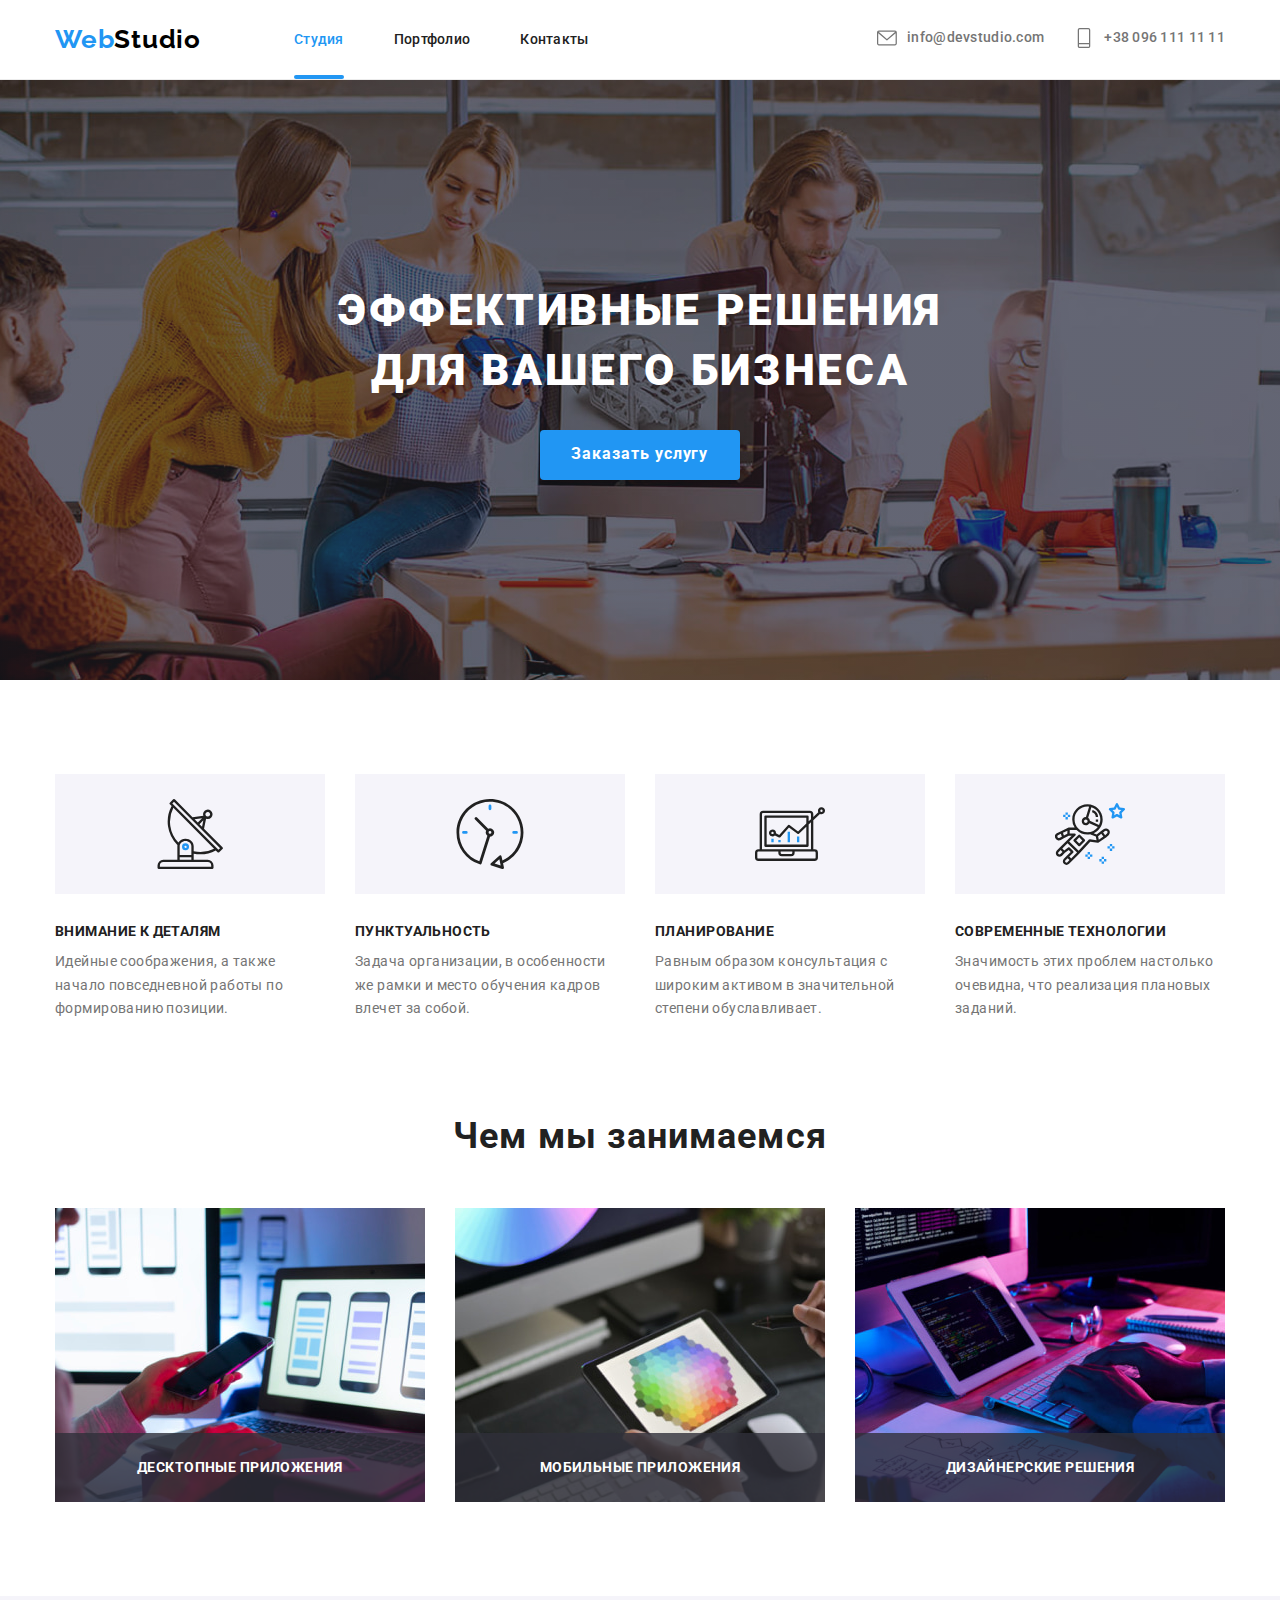
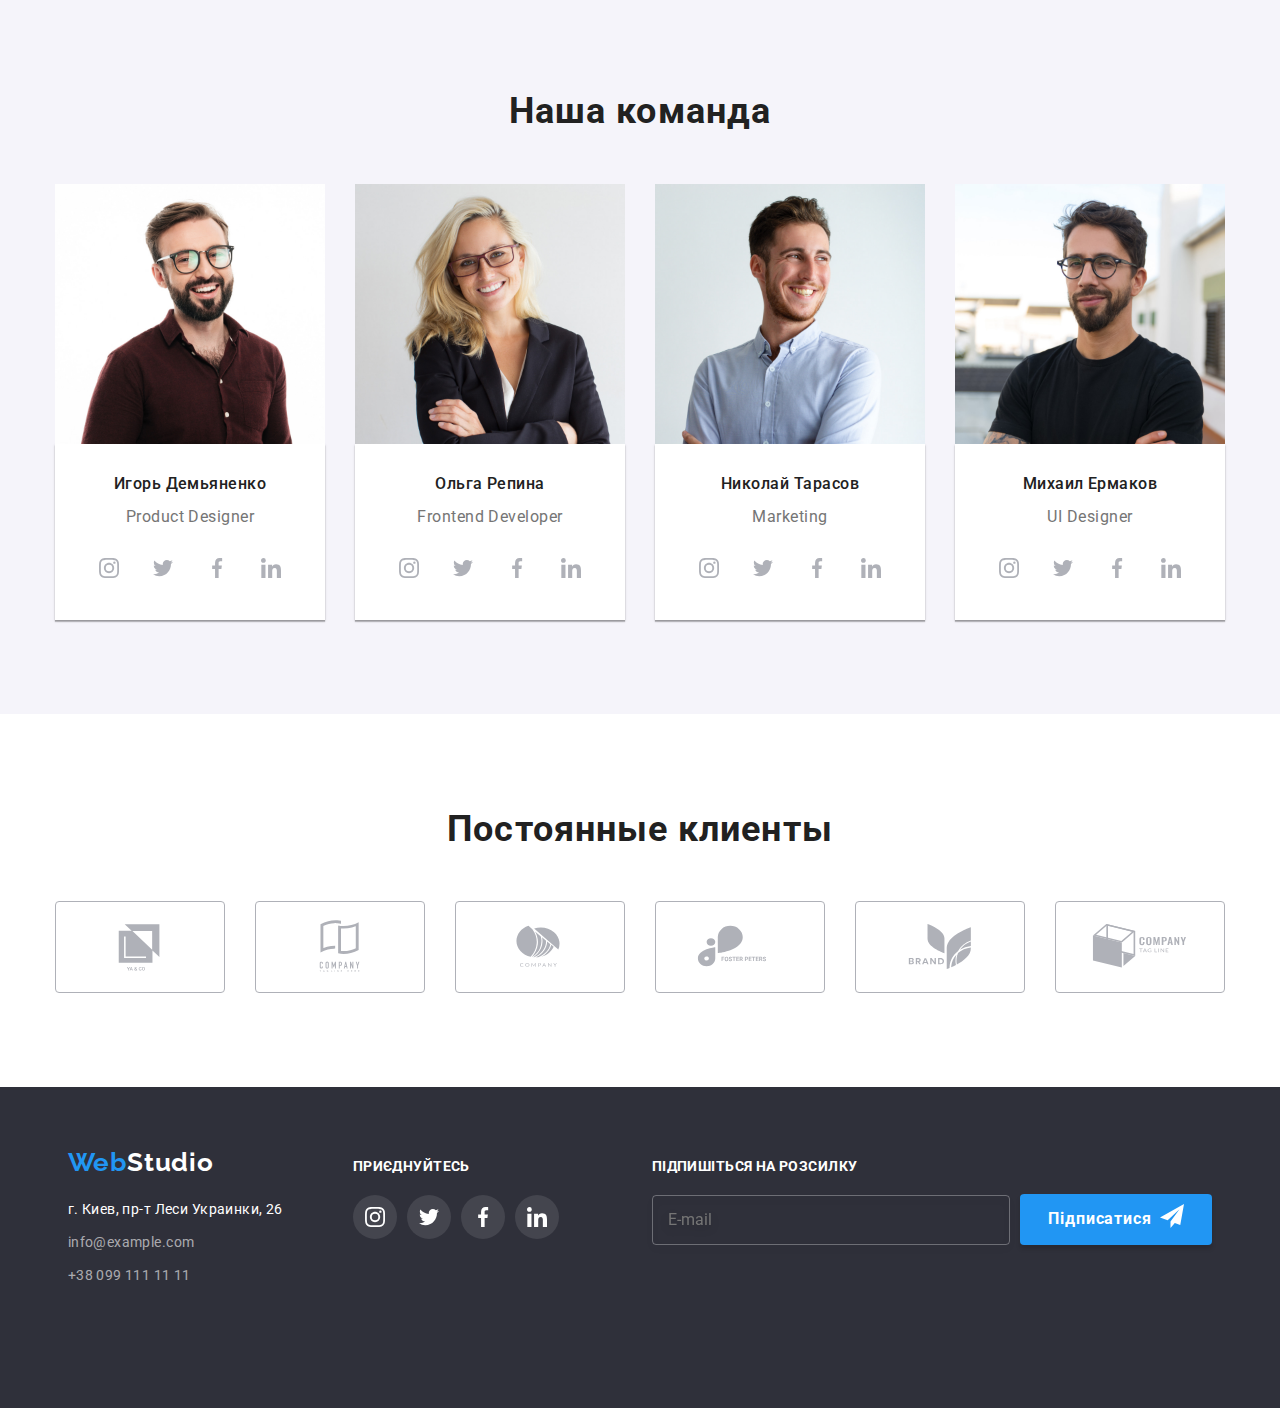
==== index.html @ 2d024755 "menu_window" ====
<!DOCTYPE html>
<html lang="ru">
  <head>
    <meta charset="UTF-8" />
    <meta http-equiv="X-UA-Compatible" content="IE=edge" />
    <meta name="viewport" content="width=device-width, initial-scale=1.0" />
    <title>Эффективные решения для вашего бизнеса</title>
    <!--Fonts Start-->
    <link rel="preconnect" href="https://fonts.googleapis.com" />
    <link rel="preconnect" href="https://fonts.gstatic.com" crossorigin />
    <link
      href="https://fonts.googleapis.com/css2?family=Raleway:wght@700&family=Roboto:wght@400;500;700&display=swap"
      rel="stylesheet"
    />
    <!--Fonts End-->
    <!--Normalize Start-->
    <link
      rel="stylesheet"
      href="https://cdn.jsdelivr.net/npm/modern-normalize@1.1.0/modern-normalize.min.css"
    />
    <!--Normalize End-->

    <link rel="stylesheet" href="./css/main.min.css" />
    <link rel="stylesheet" href="./css/styles.css" />
  </head>

  <body>
    <!-- Header section  -->
    <header class="header" data-header>
      <div class="container header__container">
        <a class="logo header__logo link" href="">
          <span class="logo-text">Web</span><span class="logo-text-second-black">Studio</span>
        </a>
        <button class="menu-btn" type="button" data-menu-open>
          <svg width="40" height="40">
            <use href="./image/icon/icons.svg#icon-menu"></use>
          </svg>
        </button>
        <nav class="nav">
          <ul class="nav__list list">
            <li class="nav__item">
              <a class="nav__link nav__list--item nav__link--current link" href="#features"
                >Студия</a
              >
            </li>
            <li class="nav__item">
              <a class="nav__link nav__list--item link" href="portfolio.html">Портфолио</a>
            </li>
            <li class="nav__item">
              <a class="nav__link nav__list--item link" href="#contacts">Контакты</a>
            </li>
          </ul>
        </nav>

        <ul class="header__contacts list">
          <li class="header__contacts__item">
            <a class="link header__contacts__link" href="mailto:info@devstudio.com"
              ><svg class="header__contacts__icon" width="20" height="20">
                <use href="./image/icon/icons.svg#icon-mail"></use>
              </svg>
              info@devstudio.com</a
            >
          </li>
          <li class="header__contacts__item">
            <a class="link header__contacts__link" href="tel:+380961111111"
              ><svg class="header__contacts__icon" width="20" height="20">
                <use href="./image/icon/icons.svg#icon-phone"></use>
              </svg>
              +38 096 111 11 11</a
            >
          </li>
        </ul>
      </div>
    </header>
    <!-- Main section -->
    <main>
      <!-- Hero section -->
      <section class="hero overlay">
        <div class="container hero__container">
          <h1 class="hero__title">Эффективные решения для вашего бизнеса</h1>
          <button class="hero__btn" type="button" data-modal-open>Заказать услугу</button>
        </div>
      </section>

      <!-- Features section -->
      <section class="features" id="features">
        <!-- Логічний підзаголовок -->
        <div class="container">
          <h2 class="visually-hidden">Особенности</h2>
          <ul class="features__list list">
            <li class="features__item">
              <div class="features__box">
                <svg class="features-icon" width="70" height="70">
                  <use href="./image/icon/icons.svg#icon-technology"></use>
                </svg>
              </div>
              <h3 class="features__subtitle">Внимание к деталям</h3>
              <p class="features__desc">
                Идейные соображения, а также начало повседневной работы по формированию позиции.
              </p>
            </li>
            <li class="features__item">
              <div class="features__box">
                <svg class="features__icon" width="70" height="70">
                  <use href="./image/icon/icons.svg#icon-time"></use>
                </svg>
              </div>
              <h3 class="features__subtitle">Пунктуальность</h3>
              <p class="features__desc">
                Задача организации, в особенности же рамки и место обучения кадров влечет за собой.
              </p>
            </li>
            <li class="features__item">
              <div class="features__box">
                <svg class="features__icon" width="70" height="70">
                  <use href="./image/icon/icons.svg#icon-diagram"></use>
                </svg>
              </div>
              <h3 class="features__subtitle">Планирование</h3>
              <p class="features__desc">
                Равным образом консультация с широким активом в значительной степени обуславливает.
              </p>
            </li>
            <li class="features__item">
              <div class="features__box">
                <svg class="features__icon" width="70" height="70">
                  <use href="./image/icon/icons.svg#icon-astronaut"></use>
                </svg>
              </div>
              <h3 class="features__subtitle">Современные технологии</h3>
              <p class="features__desc">
                Значимость этих проблем настолько очевидна, что реализация плановых заданий.
              </p>
            </li>
          </ul>
        </div>
      </section>
      <!-- Services section -->
      <section class="services">
        <div class="container">
          <h2 class="second-title">Чем мы занимаемся</h2>
          <ul class="services__list list">
            <li class="services__item">
              <img
                class="service-img"
                src="./image/service/img-2.jpg"
                alt="Разработка проэкта"
                width="370"
                height="294"
              />
              <div class="services__img-over">
                <h3 class="services__img-title">Десктопные приложения</h3>
              </div>
            </li>
            <li class="services__item">
              <img
                class="service-img"
                src="./image/service/img-3.jpg"
                alt="Подбор дизайна"
                width="370"
                height="294"
              />
              <div class="services__img-over">
                <h3 class="services__img-title">Мобильные приложения</h3>
              </div>
            </li>
            <li class="services__item">
              <img
                class="service-img"
                src="./image/service/img-1.jpg"
                alt="Планирование"
                width="370"
                height="294"
              />
              <div class="services__img-over">
                <h3 class="services__img-title">Дизайнерские решения</h3>
              </div>
            </li>
          </ul>
        </div>
      </section>
      <!-- Team section -->
      <section class="team">
        <div class="container">
          <h2 class="second-title">Наша команда</h2>
          <ul class="team__list list">
            <li class="team__item">
              <img
                class="team-img"
                src="./image/team/img-2-1.jpg"
                width="270"
                height="260"
                alt="Игорь Демьяненко"
              />
              <div class="team__wrapper">
                <h3 class="team__subtitle">Игорь Демьяненко</h3>
                <p class="team__desc-about" lang="en">Product Designer</p>
                <ul class="socials list">
                  <li class="social-item">
                    <a
                      class="socials-link link"
                      href=""
                      target="_blank"
                      rel="noopener noreferrer"
                      aria-label="instagram"
                    >
                      <svg class="socials-icon" width="20" height="20">
                        <use href="./image/icon/icons.svg#icon-instagram"></use>
                      </svg>
                    </a>
                  </li>
                  <li class="socials-item">
                    <a
                      class="socials-link link"
                      href=""
                      target="_blank"
                      rel="noopener noreferrer"
                      aria-label="twitter"
                    >
                      <svg class="socials-icon" width="20" height="20">
                        <use href="./image/icon/icons.svg#icon-twitter"></use>
                      </svg>
                    </a>
                  </li>
                  <li class="socials-item">
                    <a
                      class="socials-link link"
                      href=""
                      target="_blank"
                      rel="noopener noreferrer"
                      aria-label="facebook"
                    >
                      <svg class="socials-icon" width="20" height="20">
                        <use href="./image/icon/icons.svg#icon-facebook"></use>
                      </svg>
                    </a>
                  </li>
                  <li class="social-item">
                    <a
                      class="socials-link link"
                      href=""
                      target="_blank"
                      rel="noopener noreferrer"
                      aria-label="linkidn"
                    >
                      <svg class="socials-icon" width="20" height="20">
                        <use href="./image/icon/icons.svg#icon-linkedin"></use>
                      </svg>
                    </a>
                  </li>
                </ul>
              </div>
            </li>
            <li class="team__item">
              <img
                class="team-img"
                src="./image/team/img-2-2.jpg"
                width="270"
                height="260"
                alt="Ольга Репина"
              />
              <div class="team__wrapper">
                <h3 class="team__subtitle">Ольга Репина</h3>
                <p class="team__desc-about" lang="en">Frontend Developer</p>
                <ul class="socials list">
                  <li class="social-item">
                    <a
                      class="socials-link link"
                      href=""
                      target="_blank"
                      rel="noopener noreferrer"
                      aria-label="instagram"
                    >
                      <svg class="socials-icon" width="20" height="20">
                        <use href="./image/icon/icons.svg#icon-instagram"></use>
                      </svg>
                    </a>
                  </li>
                  <li class="socials-item">
                    <a
                      class="socials-link link"
                      href=""
                      target="_blank"
                      rel="noopener noreferrer"
                      aria-label="twitter"
                    >
                      <svg class="socials-icon" width="20" height="20">
                        <use href="./image/icon/icons.svg#icon-twitter"></use>
                      </svg>
                    </a>
                  </li>
                  <li class="socials-item">
                    <a
                      class="socials-link link"
                      href=""
                      target="_blank"
                      rel="noopener noreferrer"
                      aria-label="facebook"
                    >
                      <svg class="socials-icon" width="20" height="20">
                        <use href="./image/icon/icons.svg#icon-facebook"></use>
                      </svg>
                    </a>
                  </li>
                  <li class="social-item">
                    <a
                      class="socials-link link"
                      href=""
                      target="_blank"
                      rel="noopener noreferrer"
                      aria-label="linkidn"
                    >
                      <svg class="socials-icon" width="20" height="20">
                        <use href="./image/icon/icons.svg#icon-linkedin"></use>
                      </svg>
                    </a>
                  </li>
                </ul>
              </div>
            </li>
            <li class="team__item">
              <img
                class="team-img"
                src="./image/team/img-2-3.jpg"
                width="270"
                height="260"
                alt="Николай Тарасов"
              />
              <div class="team__wrapper">
                <h3 class="team__subtitle">Николай Тарасов</h3>
                <p class="team__desc-about" lang="en">Marketing</p>
                <ul class="socials list">
                  <li class="social-item">
                    <a
                      class="socials-link link"
                      href=""
                      target="_blank"
                      rel="noopener noreferrer"
                      aria-label="instagram"
                    >
                      <svg class="socials-icon" width="20" height="20">
                        <use href="./image/icon/icons.svg#icon-instagram"></use>
                      </svg>
                    </a>
                  </li>
                  <li class="socials-item">
                    <a
                      class="socials-link link"
                      href=""
                      target="_blank"
                      rel="noopener noreferrer"
                      aria-label="twitter"
                    >
                      <svg class="socials-icon" width="20" height="20">
                        <use href="./image/icon/icons.svg#icon-twitter"></use>
                      </svg>
                    </a>
                  </li>
                  <li class="socials-item">
                    <a
                      class="socials-link link"
                      href=""
                      target="_blank"
                      rel="noopener noreferrer"
                      aria-label="facebook"
                    >
                      <svg class="socials-icon" width="20" height="20">
                        <use href="./image/icon/icons.svg#icon-facebook"></use>
                      </svg>
                    </a>
                  </li>
                  <li class="social-item">
                    <a
                      class="socials-link link"
                      href=""
                      target="_blank"
                      rel="noopener noreferrer"
                      aria-label="linkidn"
                    >
                      <svg class="socials-icon" width="20" height="20">
                        <use href="./image/icon/icons.svg#icon-linkedin"></use>
                      </svg>
                    </a>
                  </li>
                </ul>
              </div>
            </li>
            <li class="team__item">
              <img
                class="team-img"
                src="./image/team/img-2-4.jpg"
                width="270"
                height="260"
                alt="Михаил Ермаков"
              />
              <div class="team__wrapper">
                <h3 class="team__subtitle">Михаил Ермаков</h3>
                <p class="team__desc-about" lang="en">UI Designer</p>
                <ul class="socials list">
                  <li class="social-item">
                    <a
                      class="socials-link link"
                      href=""
                      target="_blank"
                      rel="noopener noreferrer"
                      aria-label="instagram"
                    >
                      <svg class="socials-icon" width="20" height="20">
                        <use href="./image/icon/icons.svg#icon-instagram"></use>
                      </svg>
                    </a>
                  </li>
                  <li class="socials-item">
                    <a
                      class="socials-link link"
                      href=""
                      target="_blank"
                      rel="noopener noreferrer"
                      aria-label="twitter"
                    >
                      <svg class="socials-icon" width="20" height="20">
                        <use href="./image/icon/icons.svg#icon-twitter"></use>
                      </svg>
                    </a>
                  </li>
                  <li class="socials-item">
                    <a
                      class="socials-link link"
                      href=""
                      target="_blank"
                      rel="noopener noreferrer"
                      aria-label="facebook"
                    >
                      <svg class="socials-icon" width="20" height="20">
                        <use href="./image/icon/icons.svg#icon-facebook"></use>
                      </svg>
                    </a>
                  </li>
                  <li class="social-item">
                    <a
                      class="socials-link link"
                      href=""
                      target="_blank"
                      rel="noopener noreferrer"
                      aria-label="linkidn"
                    >
                      <svg class="socials-icon" width="20" height="20">
                        <use href="./image/icon/icons.svg#icon-linkedin"></use>
                      </svg>
                    </a>
                  </li>
                </ul>
              </div>
            </li>
          </ul>
        </div>
      </section>
      <!-- Clients section -->
      <section class="section clients">
        <div class="container">
          <h2 class="second-title">Постоянные клиенты</h2>
          <ul class="clients__list list">
            <li class="clients__item">
              <a
                class="clients__link link"
                href=""
                target="_blank"
                rel="noopener noreferrer"
                aria-label="icon-company-1"
              >
                <svg class="clients-icon" width="106" height="60">
                  <use href="./image/icon/icons.svg#icon-company-1"></use>
                </svg>
              </a>
            </li>
            <li class="clients__item">
              <a
                class="clients__link link"
                href=""
                target="_blank"
                rel="noopener noreferrer"
                aria-label="icon-company-2"
              >
                <svg class="clients-icon" width="106" height="60">
                  <use href="./image/icon/icons.svg#icon-company-2"></use>
                </svg>
              </a>
            </li>
            <li class="clients__item">
              <a
                class="clients__link link"
                href=""
                target="_blank"
                rel="noopener noreferrer"
                aria-label="icon-company-3"
              >
                <svg class="clients-icon" width="106" height="60">
                  <use href="./image/icon/icons.svg#icon-company-3"></use>
                </svg>
              </a>
            </li>
            <li class="clients__item">
              <a
                class="clients__link link"
                href=""
                target="_blank"
                rel="noopener noreferrer"
                aria-label="icon-company-4"
              >
                <svg class="clients-icon" width="106" height="60">
                  <use href="./image/icon/icons.svg#icon-company-4"></use>
                </svg>
              </a>
            </li>
            <li class="clients__item">
              <a
                class="clients__link link"
                href=""
                target="_blank"
                rel="noopener noreferrer"
                aria-label="icon-company-5"
              >
                <svg class="clients-icon" width="106" height="60">
                  <use href="./image/icon/icons.svg#icon-company-5"></use>
                </svg>
              </a>
            </li>
            <li class="clients__item">
              <a
                class="clients__link link"
                href=""
                target="_blank"
                rel="noopener noreferrer"
                aria-label="icon-company-6"
              >
                <svg class="clients-icon" width="106" height="60">
                  <use href="./image/icon/icons.svg#icon-company-6"></use>
                </svg>
              </a>
            </li>
          </ul>
        </div>
      </section>
    </main>

    <!--  Footer section -->
    <footer class="footer" id="contacts">
      <div class="container footer__section">
        <div class="footer__contacts">
          <a class="footer__logo link" href="">
            <span class="logo-text">Web</span><span class="logo-text-second-white">Studio</span>
          </a>
          <address class="footer__contacts-adress">
            <ul class="footer__item list">
              <li class="footer__list">
                <a
                  class="contacts-adress link"
                  href="https://goo.gl/maps/zEuSGxevjgM5tQku9"
                  target="_blank"
                  rel="noopener norefferer"
                  >г. Киев, пр-т Леси Украинки, 26</a
                >
              </li>
              <li class="footer__list">
                <a class="contacts-email link" href="mailto:info@example.com">info@example.com</a>
              </li>
              <li class="footer__list">
                <a class="contacts-phone link" href="tel:+380991111111">+38 099 111 11 11</a>
              </li>
            </ul>
          </address>
        </div>
        <div class="footer-container">
          <p class="footer-text">Приєднуйтесь</p>
          <ul class="footer__connect list">
            <li class="footer__connect-item">
              <a
                class="footer__connect-link link"
                href=""
                target="_blank"
                rel="noopener noreferrer"
                aria-label="instagram"
              >
                <svg class="footer-icon" width="20" height="20">
                  <use href="./image/icon/icons.svg#icon-instagram"></use>
                </svg>
              </a>
            </li>
            <li class="footer__connect-item">
              <a
                class="footer__connect-link link"
                href=""
                target="_blank"
                rel="noopener noreferrer"
                aria-label="twitter"
              >
                <svg class="footer-icon" width="20" height="20">
                  <use href="./image/icon/icons.svg#icon-twitter"></use>
                </svg>
              </a>
            </li>
            <li class="footer__connect-item">
              <a
                class="footer__connect-link link"
                href=""
                target="_blank"
                rel="noopener noreferrer"
                aria-label="facebook"
              >
                <svg class="footer-icon" width="20" height="20">
                  <use href="./image/icon/icons.svg#icon-facebook"></use>
                </svg>
              </a>
            </li>
            <li class="footer__connect-item">
              <a
                class="footer__connect-link link"
                href=""
                target="_blank"
                rel="noopener noreferrer"
                aria-label="linkidn"
              >
                <svg class="footer-icon" width="20" height="20">
                  <use href="./image/icon/icons.svg#icon-linkedin"></use>
                </svg>
              </a>
            </li>
          </ul>
        </div>
        <div class="container-footer">
          <form class="footer-form">
            <p class="footer-text">Підпишіться на розсилку</p>
            <input class="footer-imput" type="email" name="email" placeholder="E-mail" />
          </form>
          <button class="footer-button">
            <span>Підписатися</span>
            <svg class="footer-icon-button" width="24" height="24">
              <use href="./image/icon/icons.svg#icon-icon-send"></use>
            </svg>
          </button>
        </div>
      </div>
    </footer>

    <!-- Modal section -->
    <div class="backdrop is-hidden" data-modal>
      <div class="modal">
        <button class="modal-btn" data-modal-close>
          <svg class="modal-btn-icon" width="11" height="11">
            <use href="./image/icon/icons.svg#icon-Vector-close"></use>
          </svg>
        </button>
        <form class="register-form">
          <strong class="register-form-title">Залиште свої дані, ми вам передзвонимо</strong>
          <div class="register-form-group" role="group">
            <label class="register-form-wrap">
              <span class="register-form-label">Ім'я</span>
              <input class="register-form-input" type="text" name="name" />
              <svg class="register-form-icon" width="12" height="12">
                <use href="./image/icon/icons.svg#icon-person"></use>
              </svg>
            </label>
            <label class="register-form-wrap">
              <span class="register-form-label">Телефон</span>
              <input class="register-form-input" type="tel" name="phone" />
              <svg class="register-form-icon" width="13" height="13">
                <use href="./image/icon/icons.svg#icon-phone-form"></use>
              </svg>
            </label>
            <label class="register-form-wrap">
              <span class="register-form-label">Пошта</span>
              <input class="register-form-input" type="email" name="mail" />
              <svg class="register-form-icon" width="15" height="12">
                <use href="./image/icon/icons.svg#icon-mail-form"></use>
              </svg>
            </label>
            <label class="register-form-wrap">
              <span class="register-form-label">Коментар</span>
              <textarea
                class="register-form-message"
                name="Коментар"
                rows="5"
                placeholder="Введіть текст"
              ></textarea>
            </label>
          </div>

          <label class="register-form-agreement">
            <input class="register-checkbox visually-hidden" type="checkbox" name="agreement" />
            <svg class="register-icon" width="20" height="20">
              <use
                class="register-icon-uncheck"
                href="./image/icon/icons.svg#icon-square-uncheck"
              ></use>
              <use
                class="register-icon-check"
                href="./image/icon/icons.svg#icon-icon-check-blue"
              ></use>
            </svg>
            <span class="register-form-agreement-text">
              Погоджуюся з розсилкою та приймаю
              <a class="register-form-agreement-link" href="">Умови договору</a>
            </span>
          </label>

          <button class="register-form-btn" type="submit">Відправити</button>
        </form>
      </div>
    </div>

    <!-- Mobile menu -->
    <div class="menu-overlay" data-menu>
      <div class="menu-container">
        <button class="menu-btn" type="button" data-menu-close>
          <svg width="40" height="40">
            <use href="./image/icon/icons.svg#icon-close_menu"></use>
          </svg>
        </button>
        <ul class="mobile-nav list">
          <li class="mobile-nav-item">
            <a href="" class="mobile-link link">Студия</a>
          </li>
          <li class="mobile-nav-item">
            <a href="" class="mobile-link link">Портфолио</a>
          </li>
          <li class="mobile-nav-item">
            <a href="" class="mobile-link link">Контакты</a>
          </li>
        </ul>
        <div class="mobile-contacts">
          <ul class="mobile-contacts-call list">
            <li class="mobile-contacts-item">
              <a class="mobile-contacts-link menu-phone link" href="+380961111111"
                >+38 096 111 11 11</a
              >
            </li>
            <li class="mobile-contacts-item">
              <a class="mobile-contacts-link link" href="mailto:info@devstudio.com"
                >info@devstudio.com</a
              >
            </li>
          </ul>
        </div>
        <ul class="mobile-socilas list">
          <li class="mobile-socilas-item">
            <a href="" class="mobile-socilas-link link">Instagram</a>
          </li>
          <li class="mobile-socilas-item">
            <a href="" class="mobile-socilas-link link">Twitter</a>
          </li>
          <li class="mobile-socilas-item">
            <a href="" class="mobile-socilas-link link">Facebook</a>
          </li>
          <li class="mobile-socilas-item">
            <a href="" class="mobile-socilas-link link">LinkedIn</a>
          </li>
        </ul>
      </div>
    </div>
    <script src="./js/modal.js"></script>
    <script src="./js/menu.js"></script>
    <script src="./js/header-scroll.js"></script>
  </body>
</html>
---- css/main.min.css ----
:root{--main-font: "Roboto", sans-serif;--secondary-font: "Raleway", sans-serif;--main-txt-cl: #212121;--accent-txt-cl: #757575;--link-txt-cl: #2196f3;--dark-bg-color: #2f303a;--animation: 250ms cubic-bezier(0.4, 0, 0.2, 1)}.visually-hidden{position:absolute;white-space:nowrap;width:1px;height:1px;overflow:hidden;border:0;padding:0;clip:rect(0 0 0 0);-webkit-clip-path:inset(50%);clip-path:inset(50%);margin:-1px}body{font-family:var(--main-font);color:var(--main-txt-cl)}h1,h2,h3,h4,h5,h6,p{margin:0}img{display:block}.link{text-decoration:none;color:currentColor}.list{list-style:none;padding:0}.container{padding-left:15px;padding-right:15px;margin-left:auto;margin-right:auto}@media screen and (min-width: 480px){.container{max-width:480px}}@media screen and (min-width: 768px){.container{max-width:768px}}@media screen and (min-width: 1200px){.container{max-width:1200px}}.logo-text-second-black{font-family:var(--secondary-font);font-weight:700;font-size:26px;line-height:1.2;letter-spacing:.03em;color:#000}.logo-text{font-family:var(--secondary-font);font-weight:700;font-size:26px;line-height:1.2;letter-spacing:.03em;color:var(--link-txt-cl)}.logo-text-second-white{font-family:var(--secondary-font);font-weight:700;font-size:26px;line-height:1.2;letter-spacing:.03em;color:#fff}.second-title{color:var(--main-txt-cl);font-weight:700;font-size:28px;line-height:1.2;text-align:center;letter-spacing:.03em;margin-bottom:50px}@media screen and (min-width: 1200px){.second-title{font-size:36px}}.socials{display:-webkit-box;display:-ms-flexbox;display:flex;-webkit-box-align:center;-ms-flex-align:center;align-items:center;-webkit-box-pack:center;-ms-flex-pack:center;justify-content:center;gap:10px;margin-top:16px}.socials-link{display:-webkit-box;display:-ms-flexbox;display:flex;-webkit-box-align:center;-ms-flex-align:center;align-items:center;-webkit-box-pack:center;-ms-flex-pack:center;justify-content:center;width:44px;height:44px;color:#afb1b8;background-color:#fff;border-radius:50%;-webkit-transition:background-color var(--animation);transition:background-color var(--animation)}.socials-link:hover,.socials-link:focus{background-color:var(--link-txt-cl)}.socials-icon{fill:currentColor;-webkit-transition:fill var(--animation);transition:fill var(--animation)}.socials-link:hover .socials-icon{fill:#fff}.socials-link:focus .socials-icon{fill:#fff}.backdrop{position:fixed;top:0;left:0;width:100%;height:100%;z-index:1000;background-color:rgba(0,0,0,.2);opacity:1;visibility:visible;pointer-events:initial;-webkit-transition:opacity 250ms ease-out,visibility 250ms ease-out;transition:opacity 250ms ease-out,visibility 250ms ease-out}.backdrop.is-hidden{opacity:0;visibility:hidden;pointer-events:none}.modal{position:absolute;top:50%;left:50%;-webkit-transform:translate(-50%, -50%) scale(1) rotate(0);transform:translate(-50%, -50%) scale(1) rotate(0);width:450px;height:609px;padding:50px 30px;background:#fff;border-radius:4px;-webkit-box-shadow:0px 1px 3px rgba(0,0,0,.12),0px 1px 1px rgba(0,0,0,.14),0px 2px 1px rgba(0,0,0,.2);box-shadow:0px 1px 3px rgba(0,0,0,.12),0px 1px 1px rgba(0,0,0,.14),0px 2px 1px rgba(0,0,0,.2)}@media screen and (min-width: 1200px){.modal{width:530px;height:581px}}.modal-btn{position:absolute;top:10px;right:10px;display:-webkit-box;display:-ms-flexbox;display:flex;-webkit-box-align:center;-ms-flex-align:center;align-items:center;-webkit-box-pack:center;-ms-flex-pack:center;justify-content:center;width:30px;height:30px;padding:0;border-radius:50%;background-color:rgba(0,0,0,0);border:1px solid rgba(0,0,0,.1);cursor:pointer;-webkit-transition:fill var(--animation);transition:fill var(--animation)}.modal-btn:hover,.modal-btn:focus{fill:var(--link-txt-cl)}.register-form{text-align:center}.register-form-title{display:block;-webkit-box-align:center;-ms-flex-align:center;align-items:center;margin-bottom:12px;font-weight:700;font-size:20px;line-height:1.5;text-align:center;letter-spacing:.03em;color:var(--main-txt-cl)}@media screen and (min-width: 1200px){.register-form-title{line-height:1.15}}.register-form-group{display:-webkit-box;display:-ms-flexbox;display:flex;-webkit-box-orient:vertical;-webkit-box-direction:normal;-ms-flex-direction:column;flex-direction:column}.register-form-wrap{position:relative;display:block;margin-bottom:10px}.register-form-wrap:last-child{margin-bottom:0}.register-form-label{display:block;text-align:left;margin-bottom:4px;font-size:12px;line-height:.85;letter-spacing:.01em;color:#757575}.register-form-input{width:100%;border:1px solid rgba(33,33,33,.2);border-radius:4px;padding:12px;padding-left:42px;outline:rgba(0,0,0,0);cursor:pointer;-webkit-transition:border-color var(--animation);transition:border-color var(--animation)}.register-form-input:hover,.register-form-input:focus-within{border-color:var(--link-txt-cl)}.register-form-input:hover+.register-form-icon,.register-form-input:focus-within+.register-form-icon{fill:var(--link-txt-cl)}.register-form-message{width:100%;border:1px solid rgba(33,33,33,.2);border-radius:4px;padding:12px;padding-left:42px;outline:rgba(0,0,0,0);cursor:pointer;-webkit-transition:border-color var(--animation);transition:border-color var(--animation)}.register-form-message:hover,.register-form-message:focus-within{border-color:var(--link-txt-cl)}.register-form-message{height:120px;width:100%;resize:none;margin-bottom:20px;padding:12px 16px}.register-form-message::-webkit-input-placeholder{font-size:12px;line-height:1.16;letter-spacing:.01em;color:rgba(117,117,117,.5)}.register-form-message::-moz-placeholder{font-size:12px;line-height:1.16;letter-spacing:.01em;color:rgba(117,117,117,.5)}.register-form-message:-ms-input-placeholder{font-size:12px;line-height:1.16;letter-spacing:.01em;color:rgba(117,117,117,.5)}.register-form-message::-ms-input-placeholder{font-size:12px;line-height:1.16;letter-spacing:.01em;color:rgba(117,117,117,.5)}.register-form-message::placeholder{font-size:12px;line-height:1.16;letter-spacing:.01em;color:rgba(117,117,117,.5)}.register-form-icon{position:absolute;top:55%;left:3%;-webkit-transition:fill var(--animation);transition:fill var(--animation)}.register-form-agreement{display:-webkit-box;display:-ms-flexbox;display:flex;-webkit-box-align:center;-ms-flex-align:center;align-items:center;-webkit-box-pack:center;-ms-flex-pack:center;justify-content:center;gap:8px;margin-bottom:30px}.register-form-agreement-text{font-size:12px;line-height:1.16;letter-spacing:.03em;color:#757575;-webkit-user-select:none;-moz-user-select:none;-ms-user-select:none;user-select:none;text-underline-position:under}@media screen and (min-width: 1200px){.register-form-agreement-text{font-size:14px;line-height:1.71}}.register-form-agreement-link{color:var(--link-txt-cl)}.register-checkbox:checked+.register-icon .register-icon-uncheck{opacity:0;-webkit-transition:opacity var(--animation);transition:opacity var(--animation)}.register-icon-check{opacity:0;-webkit-transition:opacity var(--animation);transition:opacity var(--animation)}.register-checkbox:checked+.register-icon .register-icon-check{opacity:1}.register-form-agreement:focus-within>.register-icon{outline:2px solid #212121;border-radius:2px}.register-form-btn{display:-webkit-inline-box;display:-ms-inline-flexbox;display:inline-flex;-webkit-box-align:center;-ms-flex-align:center;align-items:center;-webkit-box-pack:center;-ms-flex-pack:center;justify-content:center;padding:10px 52px;background-color:#2196f3;-webkit-box-shadow:0px 4px 4px rgba(0,0,0,.15);box-shadow:0px 4px 4px rgba(0,0,0,.15);border-radius:4px;border:none;cursor:pointer;color:#fff;font-weight:700;font-size:16px;line-height:1.8}.register-form-btn:hover,.register-form-btn:focus{background-color:#188ce8}.menu-btn{margin-left:auto;display:-webkit-inline-box;display:-ms-inline-flexbox;display:inline-flex;-webkit-box-align:center;-ms-flex-align:center;align-items:center;-webkit-box-pack:center;-ms-flex-pack:center;justify-content:center;width:40px;height:40px;padding:0;background-color:rgba(0,0,0,0);border:none;cursor:pointer}@media screen and (min-width: 768px){.menu-btn{display:none}}.menu-overlay{position:fixed;top:0;left:0;z-index:100;width:100%;height:100%;background-color:rgba(25,28,38,.2);-webkit-box-shadow:0px 4px 8px rgba(0,0,0,.04),0px 2px 4px rgba(0,0,0,.08),0px 1px 3px rgba(0,0,0,.16);box-shadow:0px 4px 8px rgba(0,0,0,.04),0px 2px 4px rgba(0,0,0,.08),0px 1px 3px rgba(0,0,0,.16)}@media screen and (min-width: 768px){.menu-overlay{display:none}}.menu-container{display:-webkit-box;display:-ms-flexbox;display:flex;-webkit-box-orient:vertical;-webkit-box-direction:normal;-ms-flex-direction:column;flex-direction:column;margin-left:auto;max-width:100%;height:100%;background-color:#fff;padding:48px 40px}.mobile-nav{margin-bottom:auto}.mobile-contacts{margin-bottom:64px;display:-webkit-box;display:-ms-flexbox;display:flex;-webkit-box-orient:vertical;-webkit-box-direction:normal;-ms-flex-direction:column;flex-direction:column}.mobile-link{font-weight:500;font-size:40px;line-height:1.17;letter-spacing:.02em;color:#212121}.mobile-nav-item:not(:last-child){margin-bottom:24px}.mobile-contacts-link{font-weight:500;font-size:24px;line-height:1.16;letter-spacing:.02em;color:#757575}.menu-phone{font-weight:500;font-size:34px;line-height:1.17;letter-spacing:.02em;color:#2196f3}.mobile-contacts-item:not(:last-child){margin-bottom:32px}.mobile-socilas{display:-webkit-box;display:-ms-flexbox;display:flex;-ms-flex-wrap:wrap;flex-wrap:wrap;gap:10px}.mobile-socilas-link{font-weight:500;font-size:18px;line-height:1.2;letter-spacing:.02em;color:#2196f3}.mobile-socilas-item:not(:last-child) .mobile-socilas-link{display:-webkit-box;display:-ms-flexbox;display:flex;padding-right:10px;border-right:1px solid rgba(33,33,33,.2)}.header{border-bottom:1px solid #ececec}.header__container{display:-webkit-box;display:-ms-flexbox;display:flex;-webkit-box-align:center;-ms-flex-align:center;align-items:center}.header__logo{margin-right:88px;padding-top:32px;padding-bottom:32px}@media screen and (min-width: 768px){.header__logo{padding-top:0;padding-bottom:0}}@media screen and (min-width: 1200px){.header__logo{margin-right:93px}}.nav{display:none;margin-right:auto}@media screen and (min-width: 768px){.nav{display:-webkit-box;display:-ms-flexbox;display:flex;-webkit-box-align:center;-ms-flex-align:center;align-items:center;-webkit-box-pack:center;-ms-flex-pack:center;justify-content:center;margin-right:auto}}.nav__list{display:-webkit-box;display:-ms-flexbox;display:flex;margin-top:0;margin-bottom:0}.nav__item{margin-right:50px}.nav__item:last-child{margin-right:0}.nav__list--item{padding-top:32px;padding-bottom:32px;display:block}.nav__link{font-weight:500;font-size:14px;line-height:1.1;letter-spacing:.02em;color:var(--main-txt-cl);-webkit-transition:color var(--animation);transition:color var(--animation)}.nav__link:hover,.nav__link:focus{color:var(--link-txt-cl)}.nav__link--current{position:relative;color:var(--link-txt-cl)}.nav__link--current::after{content:"";position:absolute;bottom:0px;left:0;display:block;width:100%;height:4px;border-radius:2px;background-color:var(--link-txt-cl)}.header__contacts{display:none}@media screen and (min-width: 768px){.header__contacts{display:block;text-align:left;margin-top:0;margin-bottom:0}}@media screen and (min-width: 1200px){.header__contacts{display:-webkit-box;display:-ms-flexbox;display:flex;-ms-flex-wrap:wrap;flex-wrap:wrap;-webkit-box-align:center;-ms-flex-align:center;align-items:center;-webkit-box-pack:center;-ms-flex-pack:center;justify-content:center;margin-top:0;margin-bottom:0}}.header__contacts .link{font-weight:500;font-size:14px;line-height:1.1;letter-spacing:.02em;color:#757575;-webkit-transition:color var(--animation);transition:color var(--animation)}@media screen and (min-width: 768px){.header__contacts__item:last-child{margin-bottom:10px}}@media screen and (min-width: 1200px){.header__contacts__item:last-child{margin-bottom:0px;margin-left:30px}}.header__contacts .link:hover,.link:focus{color:var(--link-txt-cl)}.header__contacts__link{display:-webkit-inline-box;display:-ms-inline-flexbox;display:inline-flex;-webkit-box-align:center;-ms-flex-align:center;align-items:center}.header__contacts__icon{margin-right:10px;fill:currentColor}.hero{background-color:var(--dark-bg-color);padding-top:200px;padding-bottom:200px}.hero__container{-webkit-box-align:center;-ms-flex-align:center;align-items:center}.overlay{max-width:1600px;margin-left:auto;margin-right:auto;background-image:-webkit-gradient(linear, left top, right top, from(rgba(47, 48, 58, 0.4)), to(rgba(47, 48, 58, 0.4))),url(../image/background/background-hero.jpg);background-image:linear-gradient(to right, rgba(47, 48, 58, 0.4), rgba(47, 48, 58, 0.4)),url(../image/background/background-hero.jpg);background-position:center}.hero__title{max-width:696px;margin-left:auto;margin-right:auto;margin-bottom:30px;font-weight:900;font-size:26px;line-height:42px;text-align:center;letter-spacing:.06em;text-transform:uppercase;color:#fff}@media screen and (min-width: 1200px){.hero__title{font-size:44px;line-height:60px}}.hero__btn{display:-webkit-box;display:-ms-flexbox;display:flex;min-width:200px;min-height:50px;padding:9px 31px;margin-left:auto;margin-right:auto;font-family:inherit;font-weight:700;font-size:16px;line-height:1.9;letter-spacing:.06em;color:#fff;background-color:var(--link-txt-cl);-webkit-box-shadow:0px 4px 4px rgba(0,0,0,.15);box-shadow:0px 4px 4px rgba(0,0,0,.15);border-radius:4px;border:none;cursor:pointer;-webkit-transition:background-color var(--animation);transition:background-color var(--animation)}.hero__btn:hover,.hero__btn:focus{background-color:#188ce8}.features{padding-top:60px;padding-bottom:60px}@media screen and (min-width: 1200px){.features{padding-top:94px;padding-bottom:94px}}.features__list{margin-top:0;margin-bottom:0;display:-webkit-box;display:-ms-flexbox;display:flex;gap:30px;-ms-flex-wrap:wrap;flex-wrap:wrap}.features__item{width:450px}@media screen and (min-width: 768px){.features__item{width:354px}}@media screen and (min-width: 1200px){.features__item{width:270px}}.features__box{display:-webkit-box;display:-ms-flexbox;display:flex;-webkit-box-align:center;-ms-flex-align:center;align-items:center;-webkit-box-pack:center;-ms-flex-pack:center;justify-content:center;width:450px;height:120px;background-color:#f5f4fa}@media screen and (min-width: 768px){.features__box{width:354px}}@media screen and (min-width: 1200px){.features__box{width:270px}}.features__subtitle{margin-top:30px;margin-bottom:10px;text-align:center;color:var(--main-txt-cl);text-transform:uppercase;line-height:1.1;letter-spacing:.03em;font-size:14px}@media screen and (min-width: 768px){.features__subtitle{text-align:left}}@media screen and (min-width: 1200px){.features__subtitle{text-align:left}}.features__desc{color:var(--accent-txt-cl);font-size:14px;line-height:1.7;letter-spacing:.03em}.services{padding-bottom:94px}@media screen and (max-width: 1199px){.services{display:none}}.services__list{display:-webkit-box;display:-ms-flexbox;display:flex;gap:30px;margin-top:0;margin-bottom:0}.services__item{position:relative}.services__img-over{position:absolute;bottom:0;left:0;padding:27px 10px;width:100%;background-color:rgba(47,48,58,.8)}.services__img-title{font-weight:700;font-size:14px;line-height:1.1;text-align:center;letter-spacing:.03em;text-transform:uppercase;color:#fff}.team{background:#f5f4fa;padding-top:60px;padding-bottom:60px}@media screen and (min-width: 1200px){.team{padding-top:94px;padding-bottom:94px}}.team__list{display:-webkit-box;display:-ms-flexbox;display:flex;-ms-flex-wrap:wrap;flex-wrap:wrap;gap:30px;margin-top:0;margin-bottom:0}.team__item{width:450px}@media screen and (min-width: 768px){.team__item{width:354px}}@media screen and (min-width: 1200px){.team__item{width:270px}}.team-img{width:450px;height:460px}@media screen and (min-width: 768px){.team-img{width:354px;height:374px}}@media screen and (min-width: 1200px){.team-img{width:270px;height:260px}}.team__wrapper{padding-top:30px;padding-bottom:30px;padding-left:5px;padding-right:5px;border-top:none;background-color:#fff;-webkit-box-shadow:0px 1px 3px rgba(0,0,0,.12),0px 1px 1px rgba(0,0,0,.14),0px 2px 1px rgba(0,0,0,.2);box-shadow:0px 1px 3px rgba(0,0,0,.12),0px 1px 1px rgba(0,0,0,.14),0px 2px 1px rgba(0,0,0,.2)}.team__subtitle{font-weight:500;font-size:16px;line-height:1.2;text-align:center;letter-spacing:.03em;color:var(--main-txt-cl);margin-bottom:10px}.team__desc-about{color:var(--accent-txt-cl);font-size:16px;line-height:1.7;letter-spacing:.03em;text-align:center}.footer{background-color:var(--dark-bg-color);padding-top:60px;padding-bottom:60px}.footer__section{display:block;text-align:center;-webkit-box-pack:center;-ms-flex-pack:center;justify-content:center}@media screen and (min-width: 768px){.footer__section{display:-webkit-box;display:-ms-flexbox;display:flex;-webkit-box-align:baseline;-ms-flex-align:baseline;align-items:baseline;-ms-flex-wrap:wrap;flex-wrap:wrap}}@media screen and (min-width: 1200px){.footer__section{text-align:left}}.footer__logo{margin-right:0}.footer__contacts{margin-bottom:60px;text-align:center}@media screen and (min-width: 1200px){.footer__contacts{text-align:left}}@media screen and (min-width: 768px){.footer__contacts{margin-right:70px}}.footer__contacts-adress{font-style:normal;margin-top:20px}.footer__item{margin-top:0;margin-bottom:0;-webkit-transition:color var(--animation);transition:color var(--animation)}.footer__list{margin-bottom:9px}.footer__list:last-child{margin-bottom:0}.contacts-adress{font-size:14px;line-height:1.7;letter-spacing:.03em;color:#fff;margin-top:20px}.contacts-email,.contacts-phone{font-size:14px;line-height:1.7;letter-spacing:.03em;color:rgba(255,255,255,.6);margin-bottom:9px}.footer-item .link{-webkit-transition:color var(--animation);transition:color var(--animation)}.footer-item .link:hover,.link:focus{color:var(--link-txt-cl)}.footer__connect{display:-webkit-box;display:-ms-flexbox;display:flex;gap:10px;margin-top:20px;margin-bottom:0;text-align:center;-webkit-box-pack:center;-ms-flex-pack:center;justify-content:center}@media screen and (min-width: 480px){.footer__connect{margin-bottom:60px}}.footer-text{font-weight:700;font-size:14px;line-height:1.1;letter-spacing:.03em;text-transform:uppercase;color:#fff}.footer__connect-link{display:-webkit-box;display:-ms-flexbox;display:flex;-webkit-box-align:center;-ms-flex-align:center;align-items:center;-webkit-box-pack:center;-ms-flex-pack:center;justify-content:center;width:44px;height:44px;border-radius:50%;background-color:rgba(255,255,255,.1);-webkit-transition:background-color var(--animation);transition:background-color var(--animation)}.footer__connect-link:hover,.footer__connect-link:focus{background-color:var(--link-txt-cl)}.footer-icon{fill:#fff}.footer__connect-link:hover,.footer__connect-link:focus .footer-icon{fill:#fff}.container-footer{display:block;-webkit-box-pack:center;-ms-flex-pack:center;justify-content:center}@media screen and (min-width: 1200px){.container-footer{display:-webkit-box;display:-ms-flexbox;display:flex;-webkit-box-align:end;-ms-flex-align:end;align-items:flex-end}}@media screen and (min-width: 1200px){.footer-form{margin-left:93px;margin-right:10px}}.footer-text{margin-bottom:20px}.footer-imput{width:450px;height:50px;padding:15px;background-color:rgba(0,0,0,0);border:1px solid rgba(255,255,255,.3);-webkit-filter:drop-shadow(0px 4px 4px rgba(0, 0, 0, 0.15));filter:drop-shadow(0px 4px 4px rgba(0, 0, 0, 0.15));border-radius:4px;color:#fff;-webkit-transition:border-color var(--animation);transition:border-color var(--animation)}@media screen and (min-width: 1200px){.footer-imput{width:358px}}.footer-imput:hover,.footer-imput:focus-within{border-color:var(--link-txt-cl)}.footer-button{display:-webkit-box;display:-ms-flexbox;display:flex;text-align:center;-webkit-box-pack:center;-ms-flex-pack:center;justify-content:center;padding:10px 28px;gap:8px;font-family:inherit;font-weight:700;font-size:16px;line-height:1.9;letter-spacing:.06em;color:#fff;background-color:var(--link-txt-cl);-webkit-box-shadow:0px 4px 4px rgba(0,0,0,.15);box-shadow:0px 4px 4px rgba(0,0,0,.15);border-radius:4px;border:none;cursor:pointer;-webkit-transition:background-color var(--animation);transition:background-color var(--animation)}@media screen and (max-width: 1199px){.footer-button{margin-left:auto;margin-right:auto;margin-top:20px}}.footer-button:hover,.footer-button:focus{background-color:#188ce8}.footer-icon-button{fill:#fff}.clients{padding-top:60px;padding-bottom:60px}@media screen and (min-width: 1200px){.clients{padding-top:94px;padding-bottom:94px}}.clients__list{display:-webkit-box;display:-ms-flexbox;display:flex;-ms-flex-wrap:wrap;flex-wrap:wrap;-webkit-box-align:center;-ms-flex-align:center;align-items:center;-webkit-box-pack:center;-ms-flex-pack:center;justify-content:center;gap:30px;margin-top:50px;margin-top:0;margin-bottom:0}.clients__item{height:92px;width:210px}@media screen and (min-width: 768px){.clients__item{width:226px}}@media screen and (min-width: 1200px){.clients__item{width:170px}}.clients__link{display:-webkit-box;display:-ms-flexbox;display:flex;-webkit-box-align:center;-ms-flex-align:center;align-items:center;-webkit-box-pack:center;-ms-flex-pack:center;justify-content:center;height:92px;width:210px;border:1px solid #afb1b8;border-radius:4px;-webkit-transition:border-color var(--animation);transition:border-color var(--animation)}@media screen and (min-width: 768px){.clients__link{width:226px}}@media screen and (min-width: 1200px){.clients__link{width:170px}}.clients__link:hover,.clients__link:focus{border-color:var(--link-txt-cl)}.clients__link:focus .clients-icon{fill:var(--link-txt-cl)}.clients__link:hover .clients-icon{fill:var(--link-txt-cl)}.clients-icon{fill:#afb1b8;-webkit-transition:fill var(--animation);transition:fill var(--animation)}.functional{padding-top:60px;padding-bottom:60px}@media screen and (min-width: 1200px){.functional{padding-top:94px;padding-bottom:94px}}.functional__project{display:-webkit-box;display:-ms-flexbox;display:flex;gap:8px;-ms-flex-wrap:wrap;flex-wrap:wrap;-webkit-box-pack:start;-ms-flex-pack:start;justify-content:flex-start;margin-top:0;margin-bottom:50px}@media screen and (min-width: 768px){.functional__project{-webkit-box-pack:center;-ms-flex-pack:center;justify-content:center}}.functional__btn-project{font-family:inherit;color:var(--main-txt-cl);font-weight:500;font-size:16px;line-height:1.6;text-align:center;letter-spacing:.03em;cursor:pointer;background-color:#f5f4fa;border-radius:4px;border:none;padding-left:22px;padding-right:22px;padding-top:6px;padding-bottom:6px;-webkit-transition:color var(--animation),background-color var(--animation),-webkit-box-shadow var(--animation);transition:color var(--animation),background-color var(--animation),-webkit-box-shadow var(--animation);transition:color var(--animation),background-color var(--animation),box-shadow var(--animation);transition:color var(--animation),background-color var(--animation),box-shadow var(--animation),-webkit-box-shadow var(--animation)}.functional__btn-project:hover,.functional__btn-project:focus{color:#fff;background-color:var(--link-txt-cl);-webkit-box-shadow:0px 3px 1px rgba(0,0,0,.1),0px 1px 2px rgba(0,0,0,.08),0px 2px 2px rgba(0,0,0,.12);box-shadow:0px 3px 1px rgba(0,0,0,.1),0px 1px 2px rgba(0,0,0,.08),0px 2px 2px rgba(0,0,0,.12)}.functional__btn-project--current{color:#fff;background-color:var(--link-txt-cl)}.functional__about{display:-webkit-box;display:-ms-flexbox;display:flex;-ms-flex-wrap:wrap;flex-wrap:wrap;margin-top:0;margin-bottom:0;gap:30px}.functional__about-link{display:block;-webkit-transition:-webkit-box-shadow var(--animation);transition:-webkit-box-shadow var(--animation);transition:box-shadow var(--animation);transition:box-shadow var(--animation), -webkit-box-shadow var(--animation)}.functional__about-link:hover,.functional__about-link:focus{color:#fff;background-color:var(--link-txt-cl)}.functional__about-link:hover,.functional__about-link:focus{-webkit-box-shadow:0px 1px 1px rgba(0,0,0,.12),0px 4px 4px rgba(0,0,0,.06),1px 4px 6px rgba(0,0,0,.16);box-shadow:0px 1px 1px rgba(0,0,0,.12),0px 4px 4px rgba(0,0,0,.06),1px 4px 6px rgba(0,0,0,.16)}.functional__about-link:hover .overlay-project{-webkit-transform:translateY(-100%);transform:translateY(-100%)}.project-wrapper{padding-top:20px;padding-bottom:20px;padding-left:24px;padding-right:24px;border-top:none;background:#fff;border:1px solid #eee}.project-thumb{position:relative;overflow:hidden}.project-image{width:450px;height:294px}@media screen and (min-width: 768px){.project-image{width:354px}}@media screen and (min-width: 1200px){.project-image{width:370px}}.overlay-project{position:absolute;background-color:var(--link-txt-cl);padding:63px 24px;-webkit-transform:translateY(0);transform:translateY(0);-webkit-transition:-webkit-transform var(--animation);transition:-webkit-transform var(--animation);transition:transform var(--animation);transition:transform var(--animation), -webkit-transform var(--animation)}.overlay-project-text{font-size:18px;color:#fff;letter-spacing:.03em;line-height:1.5;display:-webkit-box;display:-ms-flexbox;display:flex;-webkit-box-align:center;-ms-flex-align:center;align-items:center;-webkit-box-pack:center;-ms-flex-pack:center;justify-content:center;width:100%;height:100%}.projects-item{font-weight:700;font-size:18px;line-height:2;letter-spacing:.06em;color:var(--main-txt-cl);margin-bottom:4px}.projects-about{font-size:16px;line-height:1.9;color:var(--accent-txt-cl)}/*# sourceMappingURL=main.min.css.map */
---- css/styles.css ----
/*
:root {
  --main-font: 'Roboto', sans-serif;
  --secondary-font: 'Raleway', sans-serif;

  --main-txt-cl: #212121;
  --accent-txt-cl: #757575;
  --link-txt-cl: #2196f3;

  --dark-bg-color: #2f303a;

  --animation: 250ms cubic-bezier(0.4, 0, 0.2, 1);
}

body {
  font-family: var(--main-font);
  color: var(--main-txt-cl);
}

h1,
h2,
h3,
h4,
h5,
h6,
p {
  margin: 0;
}
img {
  display: block;
}
.link {
  text-decoration: none;
  color: currentColor;
}

.list {
  list-style: none;
  padding: 0;
}

.container {
  width: 1200px;
  padding-left: 15px;
  padding-right: 15px;
  margin-left: auto;
  margin-right: auto;
}

.visuaaly-hidden {
  position: absolute;
  white-space: nowrap;
  width: 1px;
  height: 1px;
  overflow: hidden;
  border: 0;
  padding: 0;
  clip: rect(0 0 0 0);
  clip-path: inset(50%);
  margin: -1px;
}

*/
/**
|===============================
|Header section
|===============================
*/

/*
.header {
  border-bottom: 1px solid #ececec;
}
.header__container {
  display: flex;
  align-items: center;
}

.header__logo {
  margin-right: 93px;
}

.logo-text-second-black {
  font-family: var(--secondary-font);
  font-weight: 700;
  font-size: 26px;
  line-height: 1.2;
  letter-spacing: 0.03em;
  color: #000000;
}
.logo-text {
  font-family: var(--secondary-font);
  font-weight: 700;
  font-size: 26px;
  line-height: 1.2;
  letter-spacing: 0.03em;
  color: var(--link-txt-cl);
}
.logo-text-second-white {
  font-family: var(--secondary-font);
  font-weight: 700;
  font-size: 26px;
  line-height: 1.2;
  letter-spacing: 0.03em;
  color: #ffffff;
}

.nav {
  margin-right: auto;
}
.nav__list {
  display: flex;
  margin-top: 0;
  margin-bottom: 0;
}
.nav__item {
  margin-right: 50px;
}

.nav__item:last-child {
  margin-right: 0;
}

.nav__list--item {
  padding-top: 32px;
  padding-bottom: 32px;
  display: block;
}

.nav__link {
  font-weight: 500;
  font-size: 14px;
  line-height: 1.1;
  letter-spacing: 0.02em;

  color: var(--main-txt-cl);
  transition: color var(--animation);
}

.nav__link:hover,
.nav__link:focus {
  color: var(--link-txt-cl);
}

.nav__link--current {
  position: relative;
  color: var(--link-txt-cl);
}

.nav__link--current::after {
  content: '';
  position: absolute;
  bottom: 0px;
  left: 0;

  display: block;
  width: 100%;
  height: 4px;

  border-radius: 2px;
  background-color: var(--link-txt-cl);
}
.header__contacts {
  display: flex;
  align-items: center;
  justify-content: center;
  margin-top: 0;
  margin-bottom: 0;
}
.header__contacts .link {
  font-weight: 500;
  font-size: 14px;
  line-height: 1.1;
  letter-spacing: 0.02em;
  color: #757575;

  transition: color var(--animation);
}

.header__contacts__item:last-child {
  margin-left: 30px;
}
/*
.header__contacts .header__contacts__item + .header__contacts__item {
  margin-left: 30px;
}
*/

/*
.header__contacts .link:hover,
.link:focus {
  color: var(--link-txt-cl);
}
.header__contacts__link {
  display: inline-flex;
  align-items: center;
}
.header__contacts__icon {
  margin-right: 10px;
  fill: currentColor;
}

*/
/**
|===============================
|Hero section
|===============================



.hero {
  background-color: var(--dark-bg-color);
  padding-top: 200px;
  padding-bottom: 200px;
}

.hero__container {
  align-items: center;
}
.overlay {
  max-width: 1600px;
  margin-left: auto;
  margin-right: auto;

  background-image: linear-gradient(to right, rgba(47, 48, 58, 0.4), rgba(47, 48, 58, 0.4)),
    url(../image/background/background-hero.jpg);

  background-position: center;
}

.hero__title {
  max-width: 696px;
  margin-left: auto;
  margin-right: auto;
  margin-bottom: 30px;

  font-weight: 900;
  font-size: 44px;
  line-height: 60px;
  text-align: center;
  letter-spacing: 0.06em;
  text-transform: uppercase;
  color: #ffffff;
}
.hero__btn {
  display: flex;
  min-width: 200px;
  min-height: 50px;
  padding: 9px 31px;
  margin-left: auto;
  margin-right: auto;

  font-family: inherit;
  font-weight: 700;
  font-size: 16px;
  line-height: 1.9;
  letter-spacing: 0.06em;
  color: #ffffff;

  background-color: var(--link-txt-cl);
  box-shadow: 0px 4px 4px rgba(0, 0, 0, 0.15);
  border-radius: 4px;
  cursor: pointer;

  transition: background-color var(--animation);
}
.hero__btn:hover,
.hero__btn:focus {
  background-color: #188ce8;
}
*/
/**
|===============================
|Features section
|===============================

.features {
  padding-top: 94px;
  padding-bottom: 94px;
}

.features__list {
  display: flex;
  gap: 30px;

  margin-top: 0;
  margin-bottom: 0;
}

.features__item {
  width: 270px;
}

.features__box {
  display: flex;
  align-items: center;
  justify-content: center;
  width: 270px;
  height: 120px;

  background-color: #f5f4fa;
}

.features__subtitle {
  margin-top: 30px;
  margin-bottom: 10px;

  color: var(--main-txt-cl);
  text-transform: uppercase;
  line-height: 1.1;
  letter-spacing: 0.03em;
  font-size: 14px;
}

.features__desc {
  color: var(--accent-txt-cl);
  font-size: 14px;
  line-height: 1.7;
  letter-spacing: 0.03em;
}
*/
/**
|===============================
|Services section
|===============================


.second-title {
  color: var(--main-txt-cl);
  font-weight: 700;
  font-size: 36px;
  line-height: 1.2;
  text-align: center;
  letter-spacing: 0.03em;

  margin-bottom: 50px;
}

.services {
  padding-bottom: 94px;
}

.services__list {
  display: flex;
  gap: 30px;
  margin-top: 0;
  margin-bottom: 0;
}

.services__item {
  position: relative;
}

.services__img-over {
  position: absolute;
  bottom: 0;
  left: 0;
  padding: 27px 10px;
  width: 100%;
  background-color: rgba(47, 48, 58, 0.8);
}

.services__img-title {
  font-weight: 700;
  font-size: 14px;
  line-height: 1.1;
  text-align: center;
  letter-spacing: 0.03em;
  text-transform: uppercase;

  color: #ffffff;
}
*/
/**
|===============================
|Team section
|===============================

.team {
  background: #f5f4fa;
  padding-top: 94px;
  padding-bottom: 94px;
}

.team__list {
  display: flex;
  gap: 30px;
  margin-top: 0;
  margin-bottom: 0;
}
.team__wrapper {
  padding-top: 30px;
  padding-bottom: 30px;

  padding-left: 5px;
  padding-right: 5px;

  border-top: none;
  background-color: #ffffff;
  box-shadow: 0px 1px 3px rgba(0, 0, 0, 0.12), 0px 1px 1px rgba(0, 0, 0, 0.14),
    0px 2px 1px rgba(0, 0, 0, 0.2);
}
.team__subtitle {
  font-weight: 500;
  font-size: 16px;
  line-height: 1.2;
  text-align: center;
  letter-spacing: 0.03em;
  color: var(--main-txt-cl);
  margin-bottom: 10px;
}

.team__desc-about {
  color: var(--accent-txt-cl);
  font-size: 16px;
  line-height: 1.7;
  letter-spacing: 0.03em;
  text-align: center;
}
*/
/**
|===============================
|Clients section
|===============================

.clients {
  padding-top: 94px;
  padding-bottom: 94px;
}
.clients__list {
  display: flex;
  align-items: center;
  justify-content: center;
  gap: 30px;
  margin-top: 50px;
  margin-top: 0;
  margin-bottom: 0;
}

.clients__item {
  height: 92px;
  width: 170px;
}

.clients__link {
  display: flex;
  align-items: center;
  justify-content: center;
  height: 92px;
  width: 170px;

  border: 1px solid #afb1b8;
  border-radius: 4px;

  transition: border-color var(--animation);
}
.clients-icon {
  fill: #afb1b8;
  transition: fill var(--animation);
}

.clients__link:hover,
.clients__link:focus {
  border-color: var(--link-txt-cl);
}

.clients__link:focus .clients-icon {
  fill: var(--link-txt-cl);
}

.clients__link:hover .clients-icon {
  fill: var(--link-txt-cl);
}

*/
/**
|===============================
|Footer
|===============================


.footer {
  background-color: var(--dark-bg-color);
  padding-top: 60px;
  padding-bottom: 60px;
}
.footer__section {
  display: flex;
  align-items: baseline;

}
.footer__contacts {
  margin-right: 70px;
}

.footer__logo {
  margin-right: 0;
}
.footer__contacts-adress {
  font-style: normal;
  margin-top: 20px;
}
.footer__item {
  margin-top: 0;
  margin-bottom: 0;

  transition: color var(--animation);
}
.footer__list {
  margin-bottom: 9px;
}

.footer-list:last-child {
  margin-bottom: 0;
}

.contacts-adress {
  line-height: 1.7;
  letter-spacing: 0.03em;
  color: #ffffff;
  margin-top: 20px;
}
.contacts-email,
.contacts-phone {
  font-size: 14px;
  line-height: 1.7;
  letter-spacing: 0.03em;
  color: rgba(255, 255, 255, 0.6);
  margin-bottom: 9px;
}

.footer-item .link {
  transition: color var(--animation);
}

.footer-item .link:hover,
.link:focus {
  color: var(--link-txt-cl);
}
*/
/**
|===============================
|Footer MIDDLE SECTION
|===============================


.footer__connect {
  display: flex;
  gap: 10px;
  margin-top: 20px;
  margin-bottom: 0;
}
.footer-text {
  font-weight: 700;
  font-size: 14px;
  line-height: 1.1;
  letter-spacing: 0.03em;
  text-transform: uppercase;

  color: #ffffff;
}

.footer__connect-link {
  display: flex;
  align-items: center;
  justify-content: center;
  width: 44px;
  height: 44px;

  border-radius: 50%;
  background-color: rgba(255, 255, 255, 0.1);

  transition: background-color var(--animation);
}
.footer-icon {
  fill: #ffffff;
}

.footer__connect-link:hover,
.footer__connect-link:focus {
  background-color: var(--link-txt-cl);
}

.footer__connect-link:hover,
.footer__connect-link:focus .footer-icon {
  fill: #ffffff;
}
*/

/**
|===============================
|Social list
|===============================

.socials {
  display: flex;
  align-items: center;
  justify-content: center;
  gap: 10px;
  margin-top: 16px;
}

.socials-link {
  display: flex;
  align-items: center;
  justify-content: center;
  width: 44px;
  height: 44px;

  color: #afb1b8;
  background-color: #ffffff;
  border-radius: 50%;

  transition: background-color var(--animation);
}

.socials-icon {
  fill: currentColor;
  transition: fill var(--animation);
}

.socials-link:hover,
.socials-link:focus {
  background-color: var(--link-txt-cl);
}
.socials-link:hover .socials-icon {
  fill: #ffffff;
}

.socials-link:focus .socials-icon {
  fill: #ffffff;
}

*/

/**
|===============================
|Footer form
|===============================

.container-footer {
  display: flex;
  align-items: flex-end;
  justify-content: center;
}
.footer-form {
  margin-left: 93px;
  margin-right: 10px;
}

.footer-text {
  margin-bottom: 20px;
}
.footer-imput {
  width: 358px;
  height: 50px;
  padding: 15px;
  background-color: transparent;
  border: 1px solid rgba(255, 255, 255, 0.3);
  filter: drop-shadow(0px 4px 4px rgba(0, 0, 0, 0.15));
  border-radius: 4px;

  color: #ffffff;
  transition: border-color var(--animation);
}

.footer-imput:hover,
.footer-imput:focus-within {
  border-color: var(--link-txt-cl);
}

.footer-button {
  display: flex;
  text-align: center;
  padding: 10px 28px;
  gap: 8px;

  font-family: inherit;
  font-weight: 700;
  font-size: 16px;
  line-height: 1.9;
  letter-spacing: 0.06em;
  color: #ffffff;

  background-color: var(--link-txt-cl);
  box-shadow: 0px 4px 4px rgba(0, 0, 0, 0.15);
  border-radius: 4px;
  cursor: pointer;

  transition: background-color var(--animation);
}

.footer-button:hover,
.footer-button:focus {
  background-color: #188ce8;
}

.footer-icon-button {
  fill: #ffffff;
}
*/
/**
|===============================
|Portfolio list
|===============================



.functional {
  padding-top: 94px;
  padding-bottom: 94px;
}

.visually-hidden {
  position: absolute;
  width: 1px;
  height: 1px;
  margin: -1px;
  border: 0;
  padding: 0;

  white-space: nowrap;
  clip-path: inset(100%);
  clip: rect(0 0 0 0);
  overflow: hidden;
}

.functional__project {
  display: flex;
  gap: 8px;
  justify-content: center;
  margin-top: 0;
  margin-bottom: 50px;
}

.functional__btn-project {
  font-family: inherit;
  color: var(--main-txt-cl);
  font-weight: 500;
  font-size: 16px;
  line-height: 1.6;
  text-align: center;
  letter-spacing: 0.03em;
  cursor: pointer;
  background-color: #f5f4fa;
  border-radius: 4px;

  padding-left: 22px;
  padding-right: 22px;
  padding-top: 6px;
  padding-bottom: 6px;

  transition: color var(--animation), background-color var(--animation), box-shadow var(--animation);
}

.functional__btn-project:hover,
.functional__btn-project:focus {
  color: #ffffff;
  background-color: var(--link-txt-cl);
  box-shadow: 0px 3px 1px rgba(0, 0, 0, 0.1), 0px 1px 2px rgba(0, 0, 0, 0.08),
    0px 2px 2px rgba(0, 0, 0, 0.12);
}

.functional__btn-project--current {
  color: #ffffff;
  background-color: var(--link-txt-cl);
}

/*
.functional-list {
  font-weight: 500;
  font-size: 16px;
  line-height: 1.6;
  text-align: center;
  letter-spacing: 0.03em;
  color: var(--main-txt-cl);
  cursor: pointer;
}

.item-all {
  color: #ffffff;
  background-color: var(--link-txt-cl);
}

.functional__about {
  display: flex;
  gap: 30px;
  flex-wrap: wrap;
  margin-top: 0;
  margin-bottom: 0;
}

.functional__about-link {
  display: block;
  transition: box-shadow var(--animation);
}

.functional__about-link:hover,
.functional__about-link:focus {
  color: #ffffff;
  background-color: var(--link-txt-cl);
}

.functional__about-link:hover,
.functional__about-link:focus {
  box-shadow: 0px 1px 1px rgba(0, 0, 0, 0.12), 0px 4px 4px rgba(0, 0, 0, 0.06),
    1px 4px 6px rgba(0, 0, 0, 0.16);
}

.project-wrapper {
  padding-top: 20px;
  padding-bottom: 20px;
  padding-left: 24px;
  padding-right: 24px;

  border-top: none;
  background: #ffffff;
  border: 1px solid #eeeeee;
}

.project-thumb {
  position: relative;
  overflow: hidden;
}
.overlay-project {
  position: absolute;
  background-color: var(--link-txt-cl);
  padding: 63px 24px;

  transform: translateY(0);
  transition: transform var(--animation);
}
.link-project:hover .overlay-project {
  transform: translateY(-100%);
}

.overlay-project-text {
  font-size: 18px;
  color: #ffffff;
  letter-spacing: 0.03em;
  line-height: 1.5;

  display: flex;
  align-items: center;
  justify-content: center;

  width: 100%;
  height: 100%;
}

/*.card {
  position: relative;
  overflow: hidden;
}


.projects-item {
  font-weight: 700;
  font-size: 18px;
  line-height: 2;
  letter-spacing: 0.06em;
  color: var(--main-txt-cl);

  margin-bottom: 4px;
}

.projects-about {
  font-size: 16px;
  line-height: 1.9;
  color: var(--accent-txt-cl);
}

/**
|===============================
|Modal window
|===============================


.backdrop {
  position: fixed;
  top: 0;
  left: 0;

  width: 100%;
  height: 100%;
  z-index: 1000;
  background-color: rgba(0, 0, 0, 0.2);
  opacity: 1;
  visibility: visible;
  pointer-events: initial;

  transition: opacity 250ms ease-out, visibility 250ms ease-out;
}
.backdrop.is-hidden {
  opacity: 0;
  visibility: hidden;
  pointer-events: none;
}
.modal {
  position: absolute;
  top: 50%;
  left: 50%;
  transform: translate(-50%, -50%) scale(1) rotate(0);

  width: 530px;
  height: 581px;
  padding: 50px 30px;
  background: #ffffff;
  border-radius: 4px;
  box-shadow: 0px 1px 3px rgb(0 0 0 / 12%), 0px 1px 1px rgb(0 0 0 / 14%),
    0px 2px 1px rgb(0 0 0 / 20%);
}

.modal-btn {
  position: absolute;
  top: 10px;
  right: 10px;

  display: flex;
  align-items: center;
  justify-content: center;
  width: 30px;
  height: 30px;
  padding: 0;

  border-radius: 50%;
  background-color: transparent;
  border: 1px solid rgba(0, 0, 0, 0.1);
  cursor: pointer;
  transition: fill var(--animation);
}

.modal-btn:hover,
.modal-btn:focus {
  fill: var(--link-txt-cl);
}
*/
/**
  |============================
  | Modal form
  |============================


.register-form {
  text-align: center;
}

.register-form-title {
  display: block;
  margin-bottom: 12px;

  font-size: 20px;
  line-height: 1.2;
  text-align: center;
  letter-spacing: 0.03em;

  color: var(--main-txt-cl);
}

.register-form-group {
  margin-bottom: 20px;
  width: 448px;
  height: 342px;
}

.register-form-wrap {
  position: relative;
  display: block;
  margin-bottom: 10px;
}

.register-form-wrap:last-child {
  margin-bottom: 0;
}

.register-form-label {
  display: block;
  text-align: left;
  margin-bottom: 4px;

  font-weight: 400;
  font-size: 12px;
  line-height: 1.2;
  letter-spacing: 0.01em;

  color: #757575;
}

.register-form-input,
.register-form-message {
  width: 100%;
  border: 1px solid rgba(33, 33, 33, 0.2);
  border-radius: 4px;

  padding: 14px;
  padding-left: 42px;

  outline: transparent;
  cursor: pointer;

  transition: border-color var(--animation);
}

.register-form-input:hover,
.register-form-input:focus-within {
  border-color: var(--link-txt-cl);
}

.register-form-input:hover + .register-form-icon,
.register-form-input:focus-within + .register-form-icon {
  fill: var(--link-txt-cl);
}

.register-form-message:hover,
.register-form-message:focus-within {
  border-color: var(--link-txt-cl);
}
.register-form-message {
  resize: none;
  height: 96px;
  padding: 10px;
}

textarea::placeholder {
  font-weight: 400;
  font-size: 12px;
  line-height: 1.2;
  letter-spacing: 0.01em;

  color: rgba(117, 117, 117, 0.5);
}

.register-form-icon {
  position: absolute;
  top: 50%;
  left: 3%;
  /*bottom: 14px;
  left: 12px;

  transition: fill var(--animation);
}
.register-form-agreement {
  display: flex;
  align-items: center;
  justify-content: center;
  gap: 8px;
  margin-bottom: 20px;
}
.register-form-agreement-text {
  font-size: 14px;
  line-height: 1.7;
  letter-spacing: 0.03em;
  color: #757575;

  user-select: none;
  text-underline-position: under;
}

.register-form-agreement-link {
  color: var(--link-txt-cl);
}

.register-checkbox:checked + .register-icon .register-icon-uncheck {
  opacity: 0;
  transition: opacity var(--animation);
}

.register-icon-check {
  opacity: 0;
  transition: opacity var(--animation);
}

.register-checkbox:checked + .register-icon .register-icon-check {
  opacity: 1;
}

.register-form-agreement:focus-within > .register-icon {
  outline: 2px solid #212121;
  border-radius: 2px;
}

.register-form-btn {
  display: inline-flex;
  align-items: center;
  justify-content: center;
  padding: 10px 52px;
  margin-bottom: 20px;

  background-color: #2196f3;
  box-shadow: 0px 4px 4px rgba(0, 0, 0, 0.15);
  border-radius: 4px;

  cursor: pointer;

  color: #ffffff;
  font-weight: 700;
  font-size: 16px;
  line-height: 1.9;
}

.register-form-btn:hover,
.register-form-btn:focus {
  background-color: #188ce8;
}
*/
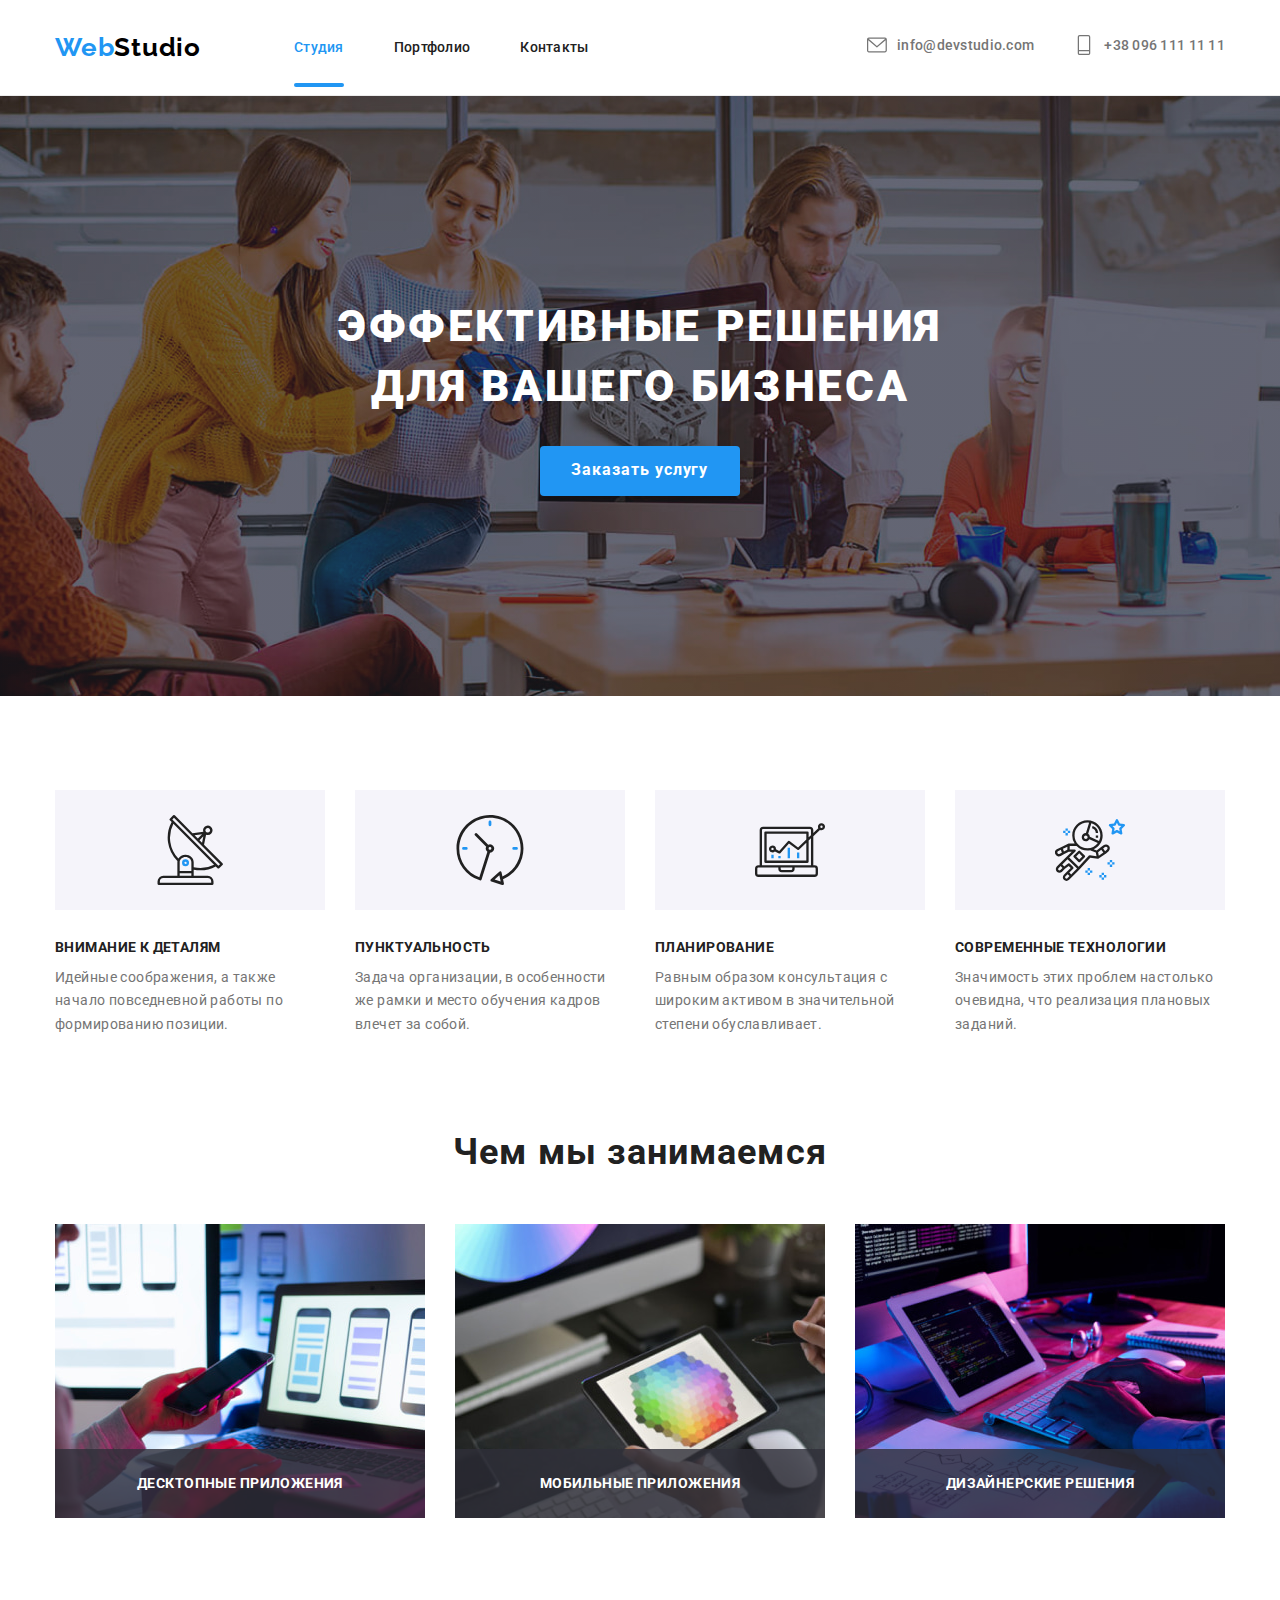
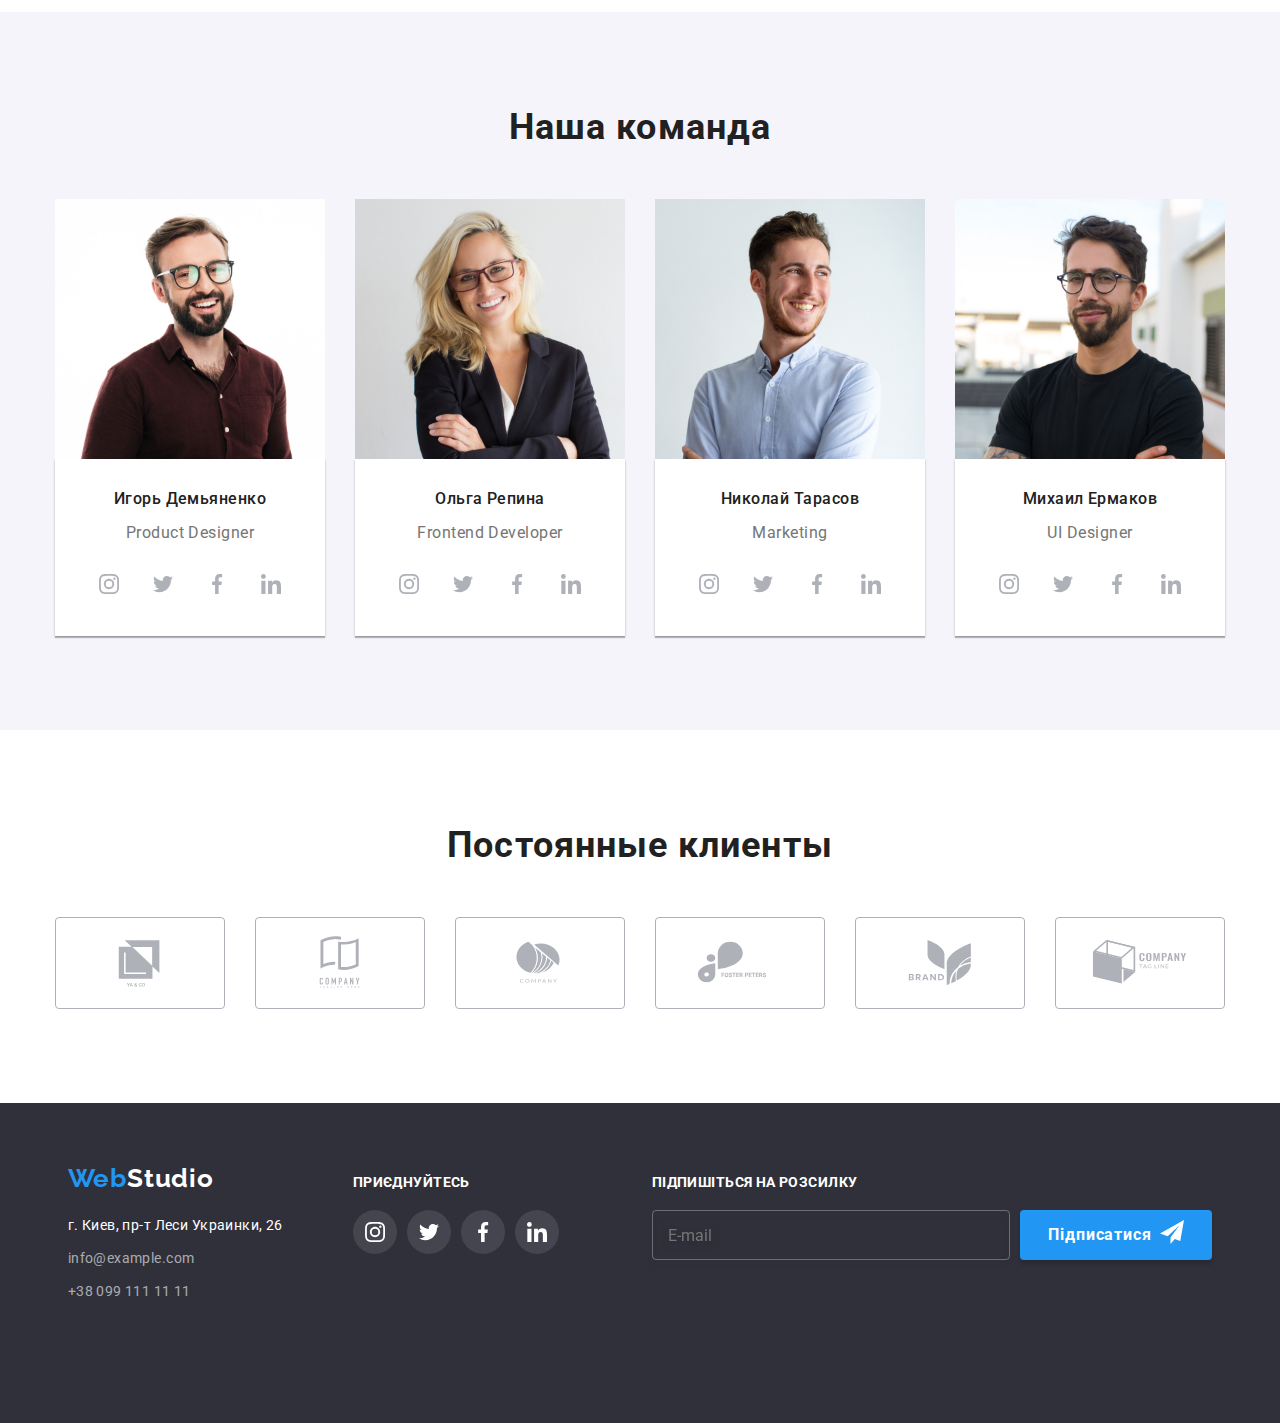
==== commit 0ec25854: "ready_menu_window" ====
--- a/index.html
+++ b/index.html
@@ -709,8 +709,8 @@
     </div>
 
     <!-- Mobile menu -->
-    <div class="menu-overlay" data-menu>
-      <div class="menu-container">
+    <div class="menu-overlay is-hidden" data-menu>
+      <div class="menu-container is-open">
         <button class="menu-btn" type="button" data-menu-close>
           <svg width="40" height="40">
             <use href="./image/icon/icons.svg#icon-close_menu"></use>
@@ -718,13 +718,13 @@
         </button>
         <ul class="mobile-nav list">
           <li class="mobile-nav-item">
-            <a href="" class="mobile-link link">Студия</a>
+            <a href="#features" class="mobile-link link">Студия</a>
           </li>
           <li class="mobile-nav-item">
-            <a href="" class="mobile-link link">Портфолио</a>
+            <a href="portfolio.html" class="mobile-link link">Портфолио</a>
           </li>
           <li class="mobile-nav-item">
-            <a href="" class="mobile-link link">Контакты</a>
+            <a href="#contacts" class="mobile-link link">Контакты</a>
           </li>
         </ul>
         <div class="mobile-contacts">
--- a/css/main.min.css
+++ b/css/main.min.css
@@ -1 +1 @@
-:root{--main-font: "Roboto", sans-serif;--secondary-font: "Raleway", sans-serif;--main-txt-cl: #212121;--accent-txt-cl: #757575;--link-txt-cl: #2196f3;--dark-bg-color: #2f303a;--animation: 250ms cubic-bezier(0.4, 0, 0.2, 1)}.visually-hidden{position:absolute;white-space:nowrap;width:1px;height:1px;overflow:hidden;border:0;padding:0;clip:rect(0 0 0 0);-webkit-clip-path:inset(50%);clip-path:inset(50%);margin:-1px}body{font-family:var(--main-font);color:var(--main-txt-cl)}h1,h2,h3,h4,h5,h6,p{margin:0}img{display:block}.link{text-decoration:none;color:currentColor}.list{list-style:none;padding:0}.container{padding-left:15px;padding-right:15px;margin-left:auto;margin-right:auto}@media screen and (min-width: 480px){.container{max-width:480px}}@media screen and (min-width: 768px){.container{max-width:768px}}@media screen and (min-width: 1200px){.container{max-width:1200px}}.logo-text-second-black{font-family:var(--secondary-font);font-weight:700;font-size:26px;line-height:1.2;letter-spacing:.03em;color:#000}.logo-text{font-family:var(--secondary-font);font-weight:700;font-size:26px;line-height:1.2;letter-spacing:.03em;color:var(--link-txt-cl)}.logo-text-second-white{font-family:var(--secondary-font);font-weight:700;font-size:26px;line-height:1.2;letter-spacing:.03em;color:#fff}.second-title{color:var(--main-txt-cl);font-weight:700;font-size:28px;line-height:1.2;text-align:center;letter-spacing:.03em;margin-bottom:50px}@media screen and (min-width: 1200px){.second-title{font-size:36px}}.socials{display:-webkit-box;display:-ms-flexbox;display:flex;-webkit-box-align:center;-ms-flex-align:center;align-items:center;-webkit-box-pack:center;-ms-flex-pack:center;justify-content:center;gap:10px;margin-top:16px}.socials-link{display:-webkit-box;display:-ms-flexbox;display:flex;-webkit-box-align:center;-ms-flex-align:center;align-items:center;-webkit-box-pack:center;-ms-flex-pack:center;justify-content:center;width:44px;height:44px;color:#afb1b8;background-color:#fff;border-radius:50%;-webkit-transition:background-color var(--animation);transition:background-color var(--animation)}.socials-link:hover,.socials-link:focus{background-color:var(--link-txt-cl)}.socials-icon{fill:currentColor;-webkit-transition:fill var(--animation);transition:fill var(--animation)}.socials-link:hover .socials-icon{fill:#fff}.socials-link:focus .socials-icon{fill:#fff}.backdrop{position:fixed;top:0;left:0;width:100%;height:100%;z-index:1000;background-color:rgba(0,0,0,.2);opacity:1;visibility:visible;pointer-events:initial;-webkit-transition:opacity 250ms ease-out,visibility 250ms ease-out;transition:opacity 250ms ease-out,visibility 250ms ease-out}.backdrop.is-hidden{opacity:0;visibility:hidden;pointer-events:none}.modal{position:absolute;top:50%;left:50%;-webkit-transform:translate(-50%, -50%) scale(1) rotate(0);transform:translate(-50%, -50%) scale(1) rotate(0);width:450px;height:609px;padding:50px 30px;background:#fff;border-radius:4px;-webkit-box-shadow:0px 1px 3px rgba(0,0,0,.12),0px 1px 1px rgba(0,0,0,.14),0px 2px 1px rgba(0,0,0,.2);box-shadow:0px 1px 3px rgba(0,0,0,.12),0px 1px 1px rgba(0,0,0,.14),0px 2px 1px rgba(0,0,0,.2)}@media screen and (min-width: 1200px){.modal{width:530px;height:581px}}.modal-btn{position:absolute;top:10px;right:10px;display:-webkit-box;display:-ms-flexbox;display:flex;-webkit-box-align:center;-ms-flex-align:center;align-items:center;-webkit-box-pack:center;-ms-flex-pack:center;justify-content:center;width:30px;height:30px;padding:0;border-radius:50%;background-color:rgba(0,0,0,0);border:1px solid rgba(0,0,0,.1);cursor:pointer;-webkit-transition:fill var(--animation);transition:fill var(--animation)}.modal-btn:hover,.modal-btn:focus{fill:var(--link-txt-cl)}.register-form{text-align:center}.register-form-title{display:block;-webkit-box-align:center;-ms-flex-align:center;align-items:center;margin-bottom:12px;font-weight:700;font-size:20px;line-height:1.5;text-align:center;letter-spacing:.03em;color:var(--main-txt-cl)}@media screen and (min-width: 1200px){.register-form-title{line-height:1.15}}.register-form-group{display:-webkit-box;display:-ms-flexbox;display:flex;-webkit-box-orient:vertical;-webkit-box-direction:normal;-ms-flex-direction:column;flex-direction:column}.register-form-wrap{position:relative;display:block;margin-bottom:10px}.register-form-wrap:last-child{margin-bottom:0}.register-form-label{display:block;text-align:left;margin-bottom:4px;font-size:12px;line-height:.85;letter-spacing:.01em;color:#757575}.register-form-input{width:100%;border:1px solid rgba(33,33,33,.2);border-radius:4px;padding:12px;padding-left:42px;outline:rgba(0,0,0,0);cursor:pointer;-webkit-transition:border-color var(--animation);transition:border-color var(--animation)}.register-form-input:hover,.register-form-input:focus-within{border-color:var(--link-txt-cl)}.register-form-input:hover+.register-form-icon,.register-form-input:focus-within+.register-form-icon{fill:var(--link-txt-cl)}.register-form-message{width:100%;border:1px solid rgba(33,33,33,.2);border-radius:4px;padding:12px;padding-left:42px;outline:rgba(0,0,0,0);cursor:pointer;-webkit-transition:border-color var(--animation);transition:border-color var(--animation)}.register-form-message:hover,.register-form-message:focus-within{border-color:var(--link-txt-cl)}.register-form-message{height:120px;width:100%;resize:none;margin-bottom:20px;padding:12px 16px}.register-form-message::-webkit-input-placeholder{font-size:12px;line-height:1.16;letter-spacing:.01em;color:rgba(117,117,117,.5)}.register-form-message::-moz-placeholder{font-size:12px;line-height:1.16;letter-spacing:.01em;color:rgba(117,117,117,.5)}.register-form-message:-ms-input-placeholder{font-size:12px;line-height:1.16;letter-spacing:.01em;color:rgba(117,117,117,.5)}.register-form-message::-ms-input-placeholder{font-size:12px;line-height:1.16;letter-spacing:.01em;color:rgba(117,117,117,.5)}.register-form-message::placeholder{font-size:12px;line-height:1.16;letter-spacing:.01em;color:rgba(117,117,117,.5)}.register-form-icon{position:absolute;top:55%;left:3%;-webkit-transition:fill var(--animation);transition:fill var(--animation)}.register-form-agreement{display:-webkit-box;display:-ms-flexbox;display:flex;-webkit-box-align:center;-ms-flex-align:center;align-items:center;-webkit-box-pack:center;-ms-flex-pack:center;justify-content:center;gap:8px;margin-bottom:30px}.register-form-agreement-text{font-size:12px;line-height:1.16;letter-spacing:.03em;color:#757575;-webkit-user-select:none;-moz-user-select:none;-ms-user-select:none;user-select:none;text-underline-position:under}@media screen and (min-width: 1200px){.register-form-agreement-text{font-size:14px;line-height:1.71}}.register-form-agreement-link{color:var(--link-txt-cl)}.register-checkbox:checked+.register-icon .register-icon-uncheck{opacity:0;-webkit-transition:opacity var(--animation);transition:opacity var(--animation)}.register-icon-check{opacity:0;-webkit-transition:opacity var(--animation);transition:opacity var(--animation)}.register-checkbox:checked+.register-icon .register-icon-check{opacity:1}.register-form-agreement:focus-within>.register-icon{outline:2px solid #212121;border-radius:2px}.register-form-btn{display:-webkit-inline-box;display:-ms-inline-flexbox;display:inline-flex;-webkit-box-align:center;-ms-flex-align:center;align-items:center;-webkit-box-pack:center;-ms-flex-pack:center;justify-content:center;padding:10px 52px;background-color:#2196f3;-webkit-box-shadow:0px 4px 4px rgba(0,0,0,.15);box-shadow:0px 4px 4px rgba(0,0,0,.15);border-radius:4px;border:none;cursor:pointer;color:#fff;font-weight:700;font-size:16px;line-height:1.8}.register-form-btn:hover,.register-form-btn:focus{background-color:#188ce8}.menu-btn{margin-left:auto;display:-webkit-inline-box;display:-ms-inline-flexbox;display:inline-flex;-webkit-box-align:center;-ms-flex-align:center;align-items:center;-webkit-box-pack:center;-ms-flex-pack:center;justify-content:center;width:40px;height:40px;padding:0;background-color:rgba(0,0,0,0);border:none;cursor:pointer}@media screen and (min-width: 768px){.menu-btn{display:none}}.menu-overlay{position:fixed;top:0;left:0;z-index:100;width:100%;height:100%;background-color:rgba(25,28,38,.2);-webkit-box-shadow:0px 4px 8px rgba(0,0,0,.04),0px 2px 4px rgba(0,0,0,.08),0px 1px 3px rgba(0,0,0,.16);box-shadow:0px 4px 8px rgba(0,0,0,.04),0px 2px 4px rgba(0,0,0,.08),0px 1px 3px rgba(0,0,0,.16)}@media screen and (min-width: 768px){.menu-overlay{display:none}}.menu-container{display:-webkit-box;display:-ms-flexbox;display:flex;-webkit-box-orient:vertical;-webkit-box-direction:normal;-ms-flex-direction:column;flex-direction:column;margin-left:auto;max-width:100%;height:100%;background-color:#fff;padding:48px 40px}.mobile-nav{margin-bottom:auto}.mobile-contacts{margin-bottom:64px;display:-webkit-box;display:-ms-flexbox;display:flex;-webkit-box-orient:vertical;-webkit-box-direction:normal;-ms-flex-direction:column;flex-direction:column}.mobile-link{font-weight:500;font-size:40px;line-height:1.17;letter-spacing:.02em;color:#212121}.mobile-nav-item:not(:last-child){margin-bottom:24px}.mobile-contacts-link{font-weight:500;font-size:24px;line-height:1.16;letter-spacing:.02em;color:#757575}.menu-phone{font-weight:500;font-size:34px;line-height:1.17;letter-spacing:.02em;color:#2196f3}.mobile-contacts-item:not(:last-child){margin-bottom:32px}.mobile-socilas{display:-webkit-box;display:-ms-flexbox;display:flex;-ms-flex-wrap:wrap;flex-wrap:wrap;gap:10px}.mobile-socilas-link{font-weight:500;font-size:18px;line-height:1.2;letter-spacing:.02em;color:#2196f3}.mobile-socilas-item:not(:last-child) .mobile-socilas-link{display:-webkit-box;display:-ms-flexbox;display:flex;padding-right:10px;border-right:1px solid rgba(33,33,33,.2)}.header{border-bottom:1px solid #ececec}.header__container{display:-webkit-box;display:-ms-flexbox;display:flex;-webkit-box-align:center;-ms-flex-align:center;align-items:center}.header__logo{margin-right:88px;padding-top:32px;padding-bottom:32px}@media screen and (min-width: 768px){.header__logo{padding-top:0;padding-bottom:0}}@media screen and (min-width: 1200px){.header__logo{margin-right:93px}}.nav{display:none;margin-right:auto}@media screen and (min-width: 768px){.nav{display:-webkit-box;display:-ms-flexbox;display:flex;-webkit-box-align:center;-ms-flex-align:center;align-items:center;-webkit-box-pack:center;-ms-flex-pack:center;justify-content:center;margin-right:auto}}.nav__list{display:-webkit-box;display:-ms-flexbox;display:flex;margin-top:0;margin-bottom:0}.nav__item{margin-right:50px}.nav__item:last-child{margin-right:0}.nav__list--item{padding-top:32px;padding-bottom:32px;display:block}.nav__link{font-weight:500;font-size:14px;line-height:1.1;letter-spacing:.02em;color:var(--main-txt-cl);-webkit-transition:color var(--animation);transition:color var(--animation)}.nav__link:hover,.nav__link:focus{color:var(--link-txt-cl)}.nav__link--current{position:relative;color:var(--link-txt-cl)}.nav__link--current::after{content:"";position:absolute;bottom:0px;left:0;display:block;width:100%;height:4px;border-radius:2px;background-color:var(--link-txt-cl)}.header__contacts{display:none}@media screen and (min-width: 768px){.header__contacts{display:block;text-align:left;margin-top:0;margin-bottom:0}}@media screen and (min-width: 1200px){.header__contacts{display:-webkit-box;display:-ms-flexbox;display:flex;-ms-flex-wrap:wrap;flex-wrap:wrap;-webkit-box-align:center;-ms-flex-align:center;align-items:center;-webkit-box-pack:center;-ms-flex-pack:center;justify-content:center;margin-top:0;margin-bottom:0}}.header__contacts .link{font-weight:500;font-size:14px;line-height:1.1;letter-spacing:.02em;color:#757575;-webkit-transition:color var(--animation);transition:color var(--animation)}@media screen and (min-width: 768px){.header__contacts__item:last-child{margin-bottom:10px}}@media screen and (min-width: 1200px){.header__contacts__item:last-child{margin-bottom:0px;margin-left:30px}}.header__contacts .link:hover,.link:focus{color:var(--link-txt-cl)}.header__contacts__link{display:-webkit-inline-box;display:-ms-inline-flexbox;display:inline-flex;-webkit-box-align:center;-ms-flex-align:center;align-items:center}.header__contacts__icon{margin-right:10px;fill:currentColor}.hero{background-color:var(--dark-bg-color);padding-top:200px;padding-bottom:200px}.hero__container{-webkit-box-align:center;-ms-flex-align:center;align-items:center}.overlay{max-width:1600px;margin-left:auto;margin-right:auto;background-image:-webkit-gradient(linear, left top, right top, from(rgba(47, 48, 58, 0.4)), to(rgba(47, 48, 58, 0.4))),url(../image/background/background-hero.jpg);background-image:linear-gradient(to right, rgba(47, 48, 58, 0.4), rgba(47, 48, 58, 0.4)),url(../image/background/background-hero.jpg);background-position:center}.hero__title{max-width:696px;margin-left:auto;margin-right:auto;margin-bottom:30px;font-weight:900;font-size:26px;line-height:42px;text-align:center;letter-spacing:.06em;text-transform:uppercase;color:#fff}@media screen and (min-width: 1200px){.hero__title{font-size:44px;line-height:60px}}.hero__btn{display:-webkit-box;display:-ms-flexbox;display:flex;min-width:200px;min-height:50px;padding:9px 31px;margin-left:auto;margin-right:auto;font-family:inherit;font-weight:700;font-size:16px;line-height:1.9;letter-spacing:.06em;color:#fff;background-color:var(--link-txt-cl);-webkit-box-shadow:0px 4px 4px rgba(0,0,0,.15);box-shadow:0px 4px 4px rgba(0,0,0,.15);border-radius:4px;border:none;cursor:pointer;-webkit-transition:background-color var(--animation);transition:background-color var(--animation)}.hero__btn:hover,.hero__btn:focus{background-color:#188ce8}.features{padding-top:60px;padding-bottom:60px}@media screen and (min-width: 1200px){.features{padding-top:94px;padding-bottom:94px}}.features__list{margin-top:0;margin-bottom:0;display:-webkit-box;display:-ms-flexbox;display:flex;gap:30px;-ms-flex-wrap:wrap;flex-wrap:wrap}.features__item{width:450px}@media screen and (min-width: 768px){.features__item{width:354px}}@media screen and (min-width: 1200px){.features__item{width:270px}}.features__box{display:-webkit-box;display:-ms-flexbox;display:flex;-webkit-box-align:center;-ms-flex-align:center;align-items:center;-webkit-box-pack:center;-ms-flex-pack:center;justify-content:center;width:450px;height:120px;background-color:#f5f4fa}@media screen and (min-width: 768px){.features__box{width:354px}}@media screen and (min-width: 1200px){.features__box{width:270px}}.features__subtitle{margin-top:30px;margin-bottom:10px;text-align:center;color:var(--main-txt-cl);text-transform:uppercase;line-height:1.1;letter-spacing:.03em;font-size:14px}@media screen and (min-width: 768px){.features__subtitle{text-align:left}}@media screen and (min-width: 1200px){.features__subtitle{text-align:left}}.features__desc{color:var(--accent-txt-cl);font-size:14px;line-height:1.7;letter-spacing:.03em}.services{padding-bottom:94px}@media screen and (max-width: 1199px){.services{display:none}}.services__list{display:-webkit-box;display:-ms-flexbox;display:flex;gap:30px;margin-top:0;margin-bottom:0}.services__item{position:relative}.services__img-over{position:absolute;bottom:0;left:0;padding:27px 10px;width:100%;background-color:rgba(47,48,58,.8)}.services__img-title{font-weight:700;font-size:14px;line-height:1.1;text-align:center;letter-spacing:.03em;text-transform:uppercase;color:#fff}.team{background:#f5f4fa;padding-top:60px;padding-bottom:60px}@media screen and (min-width: 1200px){.team{padding-top:94px;padding-bottom:94px}}.team__list{display:-webkit-box;display:-ms-flexbox;display:flex;-ms-flex-wrap:wrap;flex-wrap:wrap;gap:30px;margin-top:0;margin-bottom:0}.team__item{width:450px}@media screen and (min-width: 768px){.team__item{width:354px}}@media screen and (min-width: 1200px){.team__item{width:270px}}.team-img{width:450px;height:460px}@media screen and (min-width: 768px){.team-img{width:354px;height:374px}}@media screen and (min-width: 1200px){.team-img{width:270px;height:260px}}.team__wrapper{padding-top:30px;padding-bottom:30px;padding-left:5px;padding-right:5px;border-top:none;background-color:#fff;-webkit-box-shadow:0px 1px 3px rgba(0,0,0,.12),0px 1px 1px rgba(0,0,0,.14),0px 2px 1px rgba(0,0,0,.2);box-shadow:0px 1px 3px rgba(0,0,0,.12),0px 1px 1px rgba(0,0,0,.14),0px 2px 1px rgba(0,0,0,.2)}.team__subtitle{font-weight:500;font-size:16px;line-height:1.2;text-align:center;letter-spacing:.03em;color:var(--main-txt-cl);margin-bottom:10px}.team__desc-about{color:var(--accent-txt-cl);font-size:16px;line-height:1.7;letter-spacing:.03em;text-align:center}.footer{background-color:var(--dark-bg-color);padding-top:60px;padding-bottom:60px}.footer__section{display:block;text-align:center;-webkit-box-pack:center;-ms-flex-pack:center;justify-content:center}@media screen and (min-width: 768px){.footer__section{display:-webkit-box;display:-ms-flexbox;display:flex;-webkit-box-align:baseline;-ms-flex-align:baseline;align-items:baseline;-ms-flex-wrap:wrap;flex-wrap:wrap}}@media screen and (min-width: 1200px){.footer__section{text-align:left}}.footer__logo{margin-right:0}.footer__contacts{margin-bottom:60px;text-align:center}@media screen and (min-width: 1200px){.footer__contacts{text-align:left}}@media screen and (min-width: 768px){.footer__contacts{margin-right:70px}}.footer__contacts-adress{font-style:normal;margin-top:20px}.footer__item{margin-top:0;margin-bottom:0;-webkit-transition:color var(--animation);transition:color var(--animation)}.footer__list{margin-bottom:9px}.footer__list:last-child{margin-bottom:0}.contacts-adress{font-size:14px;line-height:1.7;letter-spacing:.03em;color:#fff;margin-top:20px}.contacts-email,.contacts-phone{font-size:14px;line-height:1.7;letter-spacing:.03em;color:rgba(255,255,255,.6);margin-bottom:9px}.footer-item .link{-webkit-transition:color var(--animation);transition:color var(--animation)}.footer-item .link:hover,.link:focus{color:var(--link-txt-cl)}.footer__connect{display:-webkit-box;display:-ms-flexbox;display:flex;gap:10px;margin-top:20px;margin-bottom:0;text-align:center;-webkit-box-pack:center;-ms-flex-pack:center;justify-content:center}@media screen and (min-width: 480px){.footer__connect{margin-bottom:60px}}.footer-text{font-weight:700;font-size:14px;line-height:1.1;letter-spacing:.03em;text-transform:uppercase;color:#fff}.footer__connect-link{display:-webkit-box;display:-ms-flexbox;display:flex;-webkit-box-align:center;-ms-flex-align:center;align-items:center;-webkit-box-pack:center;-ms-flex-pack:center;justify-content:center;width:44px;height:44px;border-radius:50%;background-color:rgba(255,255,255,.1);-webkit-transition:background-color var(--animation);transition:background-color var(--animation)}.footer__connect-link:hover,.footer__connect-link:focus{background-color:var(--link-txt-cl)}.footer-icon{fill:#fff}.footer__connect-link:hover,.footer__connect-link:focus .footer-icon{fill:#fff}.container-footer{display:block;-webkit-box-pack:center;-ms-flex-pack:center;justify-content:center}@media screen and (min-width: 1200px){.container-footer{display:-webkit-box;display:-ms-flexbox;display:flex;-webkit-box-align:end;-ms-flex-align:end;align-items:flex-end}}@media screen and (min-width: 1200px){.footer-form{margin-left:93px;margin-right:10px}}.footer-text{margin-bottom:20px}.footer-imput{width:450px;height:50px;padding:15px;background-color:rgba(0,0,0,0);border:1px solid rgba(255,255,255,.3);-webkit-filter:drop-shadow(0px 4px 4px rgba(0, 0, 0, 0.15));filter:drop-shadow(0px 4px 4px rgba(0, 0, 0, 0.15));border-radius:4px;color:#fff;-webkit-transition:border-color var(--animation);transition:border-color var(--animation)}@media screen and (min-width: 1200px){.footer-imput{width:358px}}.footer-imput:hover,.footer-imput:focus-within{border-color:var(--link-txt-cl)}.footer-button{display:-webkit-box;display:-ms-flexbox;display:flex;text-align:center;-webkit-box-pack:center;-ms-flex-pack:center;justify-content:center;padding:10px 28px;gap:8px;font-family:inherit;font-weight:700;font-size:16px;line-height:1.9;letter-spacing:.06em;color:#fff;background-color:var(--link-txt-cl);-webkit-box-shadow:0px 4px 4px rgba(0,0,0,.15);box-shadow:0px 4px 4px rgba(0,0,0,.15);border-radius:4px;border:none;cursor:pointer;-webkit-transition:background-color var(--animation);transition:background-color var(--animation)}@media screen and (max-width: 1199px){.footer-button{margin-left:auto;margin-right:auto;margin-top:20px}}.footer-button:hover,.footer-button:focus{background-color:#188ce8}.footer-icon-button{fill:#fff}.clients{padding-top:60px;padding-bottom:60px}@media screen and (min-width: 1200px){.clients{padding-top:94px;padding-bottom:94px}}.clients__list{display:-webkit-box;display:-ms-flexbox;display:flex;-ms-flex-wrap:wrap;flex-wrap:wrap;-webkit-box-align:center;-ms-flex-align:center;align-items:center;-webkit-box-pack:center;-ms-flex-pack:center;justify-content:center;gap:30px;margin-top:50px;margin-top:0;margin-bottom:0}.clients__item{height:92px;width:210px}@media screen and (min-width: 768px){.clients__item{width:226px}}@media screen and (min-width: 1200px){.clients__item{width:170px}}.clients__link{display:-webkit-box;display:-ms-flexbox;display:flex;-webkit-box-align:center;-ms-flex-align:center;align-items:center;-webkit-box-pack:center;-ms-flex-pack:center;justify-content:center;height:92px;width:210px;border:1px solid #afb1b8;border-radius:4px;-webkit-transition:border-color var(--animation);transition:border-color var(--animation)}@media screen and (min-width: 768px){.clients__link{width:226px}}@media screen and (min-width: 1200px){.clients__link{width:170px}}.clients__link:hover,.clients__link:focus{border-color:var(--link-txt-cl)}.clients__link:focus .clients-icon{fill:var(--link-txt-cl)}.clients__link:hover .clients-icon{fill:var(--link-txt-cl)}.clients-icon{fill:#afb1b8;-webkit-transition:fill var(--animation);transition:fill var(--animation)}.functional{padding-top:60px;padding-bottom:60px}@media screen and (min-width: 1200px){.functional{padding-top:94px;padding-bottom:94px}}.functional__project{display:-webkit-box;display:-ms-flexbox;display:flex;gap:8px;-ms-flex-wrap:wrap;flex-wrap:wrap;-webkit-box-pack:start;-ms-flex-pack:start;justify-content:flex-start;margin-top:0;margin-bottom:50px}@media screen and (min-width: 768px){.functional__project{-webkit-box-pack:center;-ms-flex-pack:center;justify-content:center}}.functional__btn-project{font-family:inherit;color:var(--main-txt-cl);font-weight:500;font-size:16px;line-height:1.6;text-align:center;letter-spacing:.03em;cursor:pointer;background-color:#f5f4fa;border-radius:4px;border:none;padding-left:22px;padding-right:22px;padding-top:6px;padding-bottom:6px;-webkit-transition:color var(--animation),background-color var(--animation),-webkit-box-shadow var(--animation);transition:color var(--animation),background-color var(--animation),-webkit-box-shadow var(--animation);transition:color var(--animation),background-color var(--animation),box-shadow var(--animation);transition:color var(--animation),background-color var(--animation),box-shadow var(--animation),-webkit-box-shadow var(--animation)}.functional__btn-project:hover,.functional__btn-project:focus{color:#fff;background-color:var(--link-txt-cl);-webkit-box-shadow:0px 3px 1px rgba(0,0,0,.1),0px 1px 2px rgba(0,0,0,.08),0px 2px 2px rgba(0,0,0,.12);box-shadow:0px 3px 1px rgba(0,0,0,.1),0px 1px 2px rgba(0,0,0,.08),0px 2px 2px rgba(0,0,0,.12)}.functional__btn-project--current{color:#fff;background-color:var(--link-txt-cl)}.functional__about{display:-webkit-box;display:-ms-flexbox;display:flex;-ms-flex-wrap:wrap;flex-wrap:wrap;margin-top:0;margin-bottom:0;gap:30px}.functional__about-link{display:block;-webkit-transition:-webkit-box-shadow var(--animation);transition:-webkit-box-shadow var(--animation);transition:box-shadow var(--animation);transition:box-shadow var(--animation), -webkit-box-shadow var(--animation)}.functional__about-link:hover,.functional__about-link:focus{color:#fff;background-color:var(--link-txt-cl)}.functional__about-link:hover,.functional__about-link:focus{-webkit-box-shadow:0px 1px 1px rgba(0,0,0,.12),0px 4px 4px rgba(0,0,0,.06),1px 4px 6px rgba(0,0,0,.16);box-shadow:0px 1px 1px rgba(0,0,0,.12),0px 4px 4px rgba(0,0,0,.06),1px 4px 6px rgba(0,0,0,.16)}.functional__about-link:hover .overlay-project{-webkit-transform:translateY(-100%);transform:translateY(-100%)}.project-wrapper{padding-top:20px;padding-bottom:20px;padding-left:24px;padding-right:24px;border-top:none;background:#fff;border:1px solid #eee}.project-thumb{position:relative;overflow:hidden}.project-image{width:450px;height:294px}@media screen and (min-width: 768px){.project-image{width:354px}}@media screen and (min-width: 1200px){.project-image{width:370px}}.overlay-project{position:absolute;background-color:var(--link-txt-cl);padding:63px 24px;-webkit-transform:translateY(0);transform:translateY(0);-webkit-transition:-webkit-transform var(--animation);transition:-webkit-transform var(--animation);transition:transform var(--animation);transition:transform var(--animation), -webkit-transform var(--animation)}.overlay-project-text{font-size:18px;color:#fff;letter-spacing:.03em;line-height:1.5;display:-webkit-box;display:-ms-flexbox;display:flex;-webkit-box-align:center;-ms-flex-align:center;align-items:center;-webkit-box-pack:center;-ms-flex-pack:center;justify-content:center;width:100%;height:100%}.projects-item{font-weight:700;font-size:18px;line-height:2;letter-spacing:.06em;color:var(--main-txt-cl);margin-bottom:4px}.projects-about{font-size:16px;line-height:1.9;color:var(--accent-txt-cl)}/*# sourceMappingURL=main.min.css.map */+:root{--main-font: "Roboto", sans-serif;--secondary-font: "Raleway", sans-serif;--main-txt-cl: #212121;--accent-txt-cl: #757575;--link-txt-cl: #2196f3;--dark-bg-color: #2f303a;--animation: 250ms cubic-bezier(0.4, 0, 0.2, 1)}.visually-hidden{position:absolute;white-space:nowrap;width:1px;height:1px;overflow:hidden;border:0;padding:0;clip:rect(0 0 0 0);-webkit-clip-path:inset(50%);clip-path:inset(50%);margin:-1px}body{font-family:var(--main-font);color:var(--main-txt-cl)}h1,h2,h3,h4,h5,h6,p{margin:0}img{display:block}.link{text-decoration:none;color:currentColor}.list{list-style:none;padding:0}.container{padding-left:15px;padding-right:15px;margin-left:auto;margin-right:auto}@media screen and (min-width: 480px){.container{max-width:480px}}@media screen and (min-width: 768px){.container{max-width:768px}}@media screen and (min-width: 1200px){.container{max-width:1200px}}.logo-text-second-black{font-family:var(--secondary-font);font-weight:700;font-size:26px;line-height:1.2;letter-spacing:.03em;color:#000}.logo-text{font-family:var(--secondary-font);font-weight:700;font-size:26px;line-height:1.2;letter-spacing:.03em;color:var(--link-txt-cl)}.logo-text-second-white{font-family:var(--secondary-font);font-weight:700;font-size:26px;line-height:1.2;letter-spacing:.03em;color:#fff}.second-title{color:var(--main-txt-cl);font-weight:700;font-size:28px;line-height:1.2;text-align:center;letter-spacing:.03em;margin-bottom:50px}@media screen and (min-width: 1200px){.second-title{font-size:36px}}.socials{display:-webkit-box;display:-ms-flexbox;display:flex;-webkit-box-align:center;-ms-flex-align:center;align-items:center;-webkit-box-pack:center;-ms-flex-pack:center;justify-content:center;gap:10px;margin-top:16px}.socials-link{display:-webkit-box;display:-ms-flexbox;display:flex;-webkit-box-align:center;-ms-flex-align:center;align-items:center;-webkit-box-pack:center;-ms-flex-pack:center;justify-content:center;width:44px;height:44px;color:#afb1b8;background-color:#fff;border-radius:50%;-webkit-transition:background-color var(--animation);transition:background-color var(--animation)}.socials-link:hover,.socials-link:focus{background-color:var(--link-txt-cl)}.socials-icon{fill:currentColor;-webkit-transition:fill var(--animation);transition:fill var(--animation)}.socials-link:hover .socials-icon{fill:#fff}.socials-link:focus .socials-icon{fill:#fff}.backdrop{position:fixed;top:0;left:0;width:100%;height:100%;z-index:1000;background-color:rgba(0,0,0,.2);opacity:1;visibility:visible;pointer-events:initial;-webkit-transition:opacity 250ms ease-out,visibility 250ms ease-out;transition:opacity 250ms ease-out,visibility 250ms ease-out}.backdrop.is-hidden{opacity:0;visibility:hidden;pointer-events:none}.modal{position:absolute;top:50%;left:50%;-webkit-transform:translate(-50%, -50%) scale(1) rotate(0);transform:translate(-50%, -50%) scale(1) rotate(0);width:450px;height:609px;padding:50px 30px;background:#fff;border-radius:4px;-webkit-box-shadow:0px 1px 3px rgba(0,0,0,.12),0px 1px 1px rgba(0,0,0,.14),0px 2px 1px rgba(0,0,0,.2);box-shadow:0px 1px 3px rgba(0,0,0,.12),0px 1px 1px rgba(0,0,0,.14),0px 2px 1px rgba(0,0,0,.2)}@media screen and (min-width: 1200px){.modal{width:530px;height:581px}}.modal-btn{position:absolute;top:10px;right:10px;display:-webkit-box;display:-ms-flexbox;display:flex;-webkit-box-align:center;-ms-flex-align:center;align-items:center;-webkit-box-pack:center;-ms-flex-pack:center;justify-content:center;width:30px;height:30px;padding:0;border-radius:50%;background-color:rgba(0,0,0,0);border:1px solid rgba(0,0,0,.1);cursor:pointer;-webkit-transition:fill var(--animation);transition:fill var(--animation)}.modal-btn:hover,.modal-btn:focus{fill:var(--link-txt-cl)}.register-form{text-align:center}.register-form-title{display:block;-webkit-box-align:center;-ms-flex-align:center;align-items:center;margin-bottom:12px;font-weight:700;font-size:20px;line-height:1.5;text-align:center;letter-spacing:.03em;color:var(--main-txt-cl)}@media screen and (min-width: 1200px){.register-form-title{line-height:1.15}}.register-form-group{display:-webkit-box;display:-ms-flexbox;display:flex;-webkit-box-orient:vertical;-webkit-box-direction:normal;-ms-flex-direction:column;flex-direction:column}.register-form-wrap{position:relative;display:block;margin-bottom:10px}.register-form-wrap:last-child{margin-bottom:0}.register-form-label{display:block;text-align:left;margin-bottom:4px;font-size:12px;line-height:.85;letter-spacing:.01em;color:#757575}.register-form-input{width:100%;border:1px solid rgba(33,33,33,.2);border-radius:4px;padding:12px;padding-left:42px;outline:rgba(0,0,0,0);cursor:pointer;-webkit-transition:border-color var(--animation);transition:border-color var(--animation)}.register-form-input:hover,.register-form-input:focus-within{border-color:var(--link-txt-cl)}.register-form-input:hover+.register-form-icon,.register-form-input:focus-within+.register-form-icon{fill:var(--link-txt-cl)}.register-form-message{width:100%;border:1px solid rgba(33,33,33,.2);border-radius:4px;padding:12px;padding-left:42px;outline:rgba(0,0,0,0);cursor:pointer;-webkit-transition:border-color var(--animation);transition:border-color var(--animation)}.register-form-message:hover,.register-form-message:focus-within{border-color:var(--link-txt-cl)}.register-form-message{height:120px;width:100%;resize:none;margin-bottom:20px;padding:12px 16px}.register-form-message::-webkit-input-placeholder{font-size:12px;line-height:1.16;letter-spacing:.01em;color:rgba(117,117,117,.5)}.register-form-message::-moz-placeholder{font-size:12px;line-height:1.16;letter-spacing:.01em;color:rgba(117,117,117,.5)}.register-form-message:-ms-input-placeholder{font-size:12px;line-height:1.16;letter-spacing:.01em;color:rgba(117,117,117,.5)}.register-form-message::-ms-input-placeholder{font-size:12px;line-height:1.16;letter-spacing:.01em;color:rgba(117,117,117,.5)}.register-form-message::placeholder{font-size:12px;line-height:1.16;letter-spacing:.01em;color:rgba(117,117,117,.5)}.register-form-icon{position:absolute;top:55%;left:3%;-webkit-transition:fill var(--animation);transition:fill var(--animation)}.register-form-agreement{display:-webkit-box;display:-ms-flexbox;display:flex;-webkit-box-align:center;-ms-flex-align:center;align-items:center;-webkit-box-pack:center;-ms-flex-pack:center;justify-content:center;gap:8px;margin-bottom:30px}.register-form-agreement-text{font-size:12px;line-height:1.16;letter-spacing:.03em;color:#757575;-webkit-user-select:none;-moz-user-select:none;-ms-user-select:none;user-select:none;text-underline-position:under}@media screen and (min-width: 1200px){.register-form-agreement-text{font-size:14px;line-height:1.71}}.register-form-agreement-link{color:var(--link-txt-cl)}.register-checkbox:checked+.register-icon .register-icon-uncheck{opacity:0;-webkit-transition:opacity var(--animation);transition:opacity var(--animation)}.register-icon-check{opacity:0;-webkit-transition:opacity var(--animation);transition:opacity var(--animation)}.register-checkbox:checked+.register-icon .register-icon-check{opacity:1}.register-form-agreement:focus-within>.register-icon{outline:2px solid #212121;border-radius:2px}.register-form-btn{display:-webkit-inline-box;display:-ms-inline-flexbox;display:inline-flex;-webkit-box-align:center;-ms-flex-align:center;align-items:center;-webkit-box-pack:center;-ms-flex-pack:center;justify-content:center;padding:10px 52px;background-color:#2196f3;-webkit-box-shadow:0px 4px 4px rgba(0,0,0,.15);box-shadow:0px 4px 4px rgba(0,0,0,.15);border-radius:4px;border:none;cursor:pointer;color:#fff;font-weight:700;font-size:16px;line-height:1.8}.register-form-btn:hover,.register-form-btn:focus{background-color:#188ce8}.menu-btn{margin-left:auto;display:-webkit-inline-box;display:-ms-inline-flexbox;display:inline-flex;-webkit-box-align:center;-ms-flex-align:center;align-items:center;-webkit-box-pack:center;-ms-flex-pack:center;justify-content:center;width:40px;height:40px;padding:0;background-color:rgba(0,0,0,0);border:none;cursor:pointer}@media screen and (min-width: 768px){.menu-btn{display:none}}.menu-overlay .menu-btn{position:absolute;top:48px;right:30px}.menu-overlay{position:fixed;top:0;left:0;z-index:100;width:100%;height:100%;background:#fff;-webkit-box-shadow:0px 4px 8px rgba(0,0,0,.04),0px 2px 4px rgba(0,0,0,.08),0px 1px 3px rgba(0,0,0,.16);box-shadow:0px 4px 8px rgba(0,0,0,.04),0px 2px 4px rgba(0,0,0,.08),0px 1px 3px rgba(0,0,0,.16)}@media screen and (min-width: 768px){.menu-overlay{display:none}}.menu-overlay.is-hidden{opacity:0;pointer-events:none;visibility:hidden}.menu-overlay.is-open{opacity:1;visibility:visible;pointer-events:initial}.menu-container{display:-webkit-box;display:-ms-flexbox;display:flex;-webkit-box-orient:vertical;-webkit-box-direction:normal;-ms-flex-direction:column;flex-direction:column;margin-left:auto;max-width:100%;height:100%;background-color:#fff;padding:48px 40px;-webkit-transform:translateX(100%);transform:translateX(100%);-webkit-transition:-webkit-transform var(--animation);transition:-webkit-transform var(--animation);transition:transform var(--animation);transition:transform var(--animation), -webkit-transform var(--animation)}.menu-overlay.is-open .menu-container{-webkit-transform:translateX(0);transform:translateX(0)}.mobile-nav{margin-bottom:auto}.mobile-contacts{margin-bottom:64px;display:-webkit-box;display:-ms-flexbox;display:flex;-webkit-box-orient:vertical;-webkit-box-direction:normal;-ms-flex-direction:column;flex-direction:column}.mobile-link{font-weight:500;font-size:40px;line-height:1.17;letter-spacing:.02em;color:#212121}.mobile-nav-item:not(:last-child){margin-bottom:24px}.mobile-contacts-link{font-weight:500;font-size:24px;line-height:1.16;letter-spacing:.02em;color:#757575}.menu-phone{font-weight:500;font-size:34px;line-height:1.17;letter-spacing:.02em;color:#2196f3}.mobile-contacts-item:not(:last-child){margin-bottom:32px}.mobile-socilas{display:-webkit-box;display:-ms-flexbox;display:flex;-ms-flex-wrap:wrap;flex-wrap:wrap;gap:10px}.mobile-socilas-link{font-weight:500;font-size:18px;line-height:1.2;letter-spacing:.02em;color:#2196f3}.mobile-socilas-item:not(:last-child) .mobile-socilas-link{display:-webkit-box;display:-ms-flexbox;display:flex;padding-right:10px;border-right:1px solid rgba(33,33,33,.2)}.header{border-bottom:1px solid #ececec}.header__container{display:-webkit-box;display:-ms-flexbox;display:flex;-webkit-box-align:center;-ms-flex-align:center;align-items:center}.header__logo{margin-right:88px;padding-top:32px;padding-bottom:32px}@media screen and (min-width: 768px){.header__logo{padding-top:0;padding-bottom:0}}@media screen and (min-width: 1200px){.header__logo{margin-right:93px;padding-top:32px;padding-bottom:32px}}.nav{display:none;margin-right:auto}@media screen and (min-width: 768px){.nav{display:-webkit-box;display:-ms-flexbox;display:flex;-webkit-box-align:center;-ms-flex-align:center;align-items:center;-webkit-box-pack:center;-ms-flex-pack:center;justify-content:center;margin-right:auto}}.nav__list{display:-webkit-box;display:-ms-flexbox;display:flex;margin-top:0;margin-bottom:0}.nav__item{margin-right:50px}.nav__item:last-child{margin-right:0}.nav__list--item{padding-top:32px;padding-bottom:32px;display:block}.nav__link{font-weight:500;font-size:14px;line-height:1.1;letter-spacing:.02em;color:var(--main-txt-cl);-webkit-transition:color var(--animation);transition:color var(--animation)}.nav__link:hover,.nav__link:focus{color:var(--link-txt-cl)}.nav__link--current{position:relative;color:var(--link-txt-cl)}.nav__link--current::after{content:"";position:absolute;bottom:0px;left:0;display:block;width:100%;height:4px;border-radius:2px;background-color:var(--link-txt-cl)}.header__contacts{display:none}@media screen and (min-width: 768px){.header__contacts{display:block;gap:10px}}@media screen and (min-width: 1200px){.header__contacts{display:-webkit-box;display:-ms-flexbox;display:flex;-ms-flex-wrap:wrap;flex-wrap:wrap;-webkit-box-align:center;-ms-flex-align:center;align-items:center;-webkit-box-pack:center;-ms-flex-pack:center;justify-content:center;margin-top:0;margin-bottom:0}}.header__contacts .link{font-weight:500;font-size:14px;line-height:1.1;letter-spacing:.02em;color:#757575;-webkit-transition:color var(--animation);transition:color var(--animation)}@media screen and (min-width: 1200px){.header__contacts__item:last-child{margin-bottom:0px;margin-left:30px}}.header__contacts .link:hover,.link:focus{color:var(--link-txt-cl)}.header__contacts__link{display:-webkit-inline-box;display:-ms-inline-flexbox;display:inline-flex;-webkit-box-align:center;-ms-flex-align:center;align-items:center}.header__contacts__icon{margin-right:10px;fill:currentColor}.hero{background-color:var(--dark-bg-color);padding-top:200px;padding-bottom:200px}.hero__container{-webkit-box-align:center;-ms-flex-align:center;align-items:center}.overlay{max-width:1600px;margin-left:auto;margin-right:auto;background-image:-webkit-gradient(linear, left top, right top, from(rgba(47, 48, 58, 0.4)), to(rgba(47, 48, 58, 0.4))),url(../image/background/background-hero.jpg);background-image:linear-gradient(to right, rgba(47, 48, 58, 0.4), rgba(47, 48, 58, 0.4)),url(../image/background/background-hero.jpg);background-position:center}.hero__title{max-width:696px;margin-left:auto;margin-right:auto;margin-bottom:30px;font-weight:900;font-size:26px;line-height:42px;text-align:center;letter-spacing:.06em;text-transform:uppercase;color:#fff}@media screen and (min-width: 1200px){.hero__title{font-size:44px;line-height:60px}}.hero__btn{display:-webkit-box;display:-ms-flexbox;display:flex;min-width:200px;min-height:50px;padding:9px 31px;margin-left:auto;margin-right:auto;font-family:inherit;font-weight:700;font-size:16px;line-height:1.9;letter-spacing:.06em;color:#fff;background-color:var(--link-txt-cl);-webkit-box-shadow:0px 4px 4px rgba(0,0,0,.15);box-shadow:0px 4px 4px rgba(0,0,0,.15);border-radius:4px;border:none;cursor:pointer;-webkit-transition:background-color var(--animation);transition:background-color var(--animation)}.hero__btn:hover,.hero__btn:focus{background-color:#188ce8}.features{padding-top:60px;padding-bottom:60px}@media screen and (min-width: 1200px){.features{padding-top:94px;padding-bottom:94px}}.features__list{margin-top:0;margin-bottom:0;display:-webkit-box;display:-ms-flexbox;display:flex;gap:30px;-ms-flex-wrap:wrap;flex-wrap:wrap}.features__item{width:450px}@media screen and (min-width: 768px){.features__item{width:354px}}@media screen and (min-width: 1200px){.features__item{width:270px}}.features__box{display:-webkit-box;display:-ms-flexbox;display:flex;-webkit-box-align:center;-ms-flex-align:center;align-items:center;-webkit-box-pack:center;-ms-flex-pack:center;justify-content:center;width:450px;height:120px;background-color:#f5f4fa}@media screen and (min-width: 768px){.features__box{width:354px}}@media screen and (min-width: 1200px){.features__box{width:270px}}.features__subtitle{margin-top:30px;margin-bottom:10px;text-align:center;color:var(--main-txt-cl);text-transform:uppercase;line-height:1.1;letter-spacing:.03em;font-size:14px}@media screen and (min-width: 768px){.features__subtitle{text-align:left}}@media screen and (min-width: 1200px){.features__subtitle{text-align:left}}.features__desc{color:var(--accent-txt-cl);font-size:14px;line-height:1.7;letter-spacing:.03em}.services{padding-bottom:94px}@media screen and (max-width: 1199px){.services{display:none}}.services__list{display:-webkit-box;display:-ms-flexbox;display:flex;gap:30px;margin-top:0;margin-bottom:0}.services__item{position:relative}.services__img-over{position:absolute;bottom:0;left:0;padding:27px 10px;width:100%;background-color:rgba(47,48,58,.8)}.services__img-title{font-weight:700;font-size:14px;line-height:1.1;text-align:center;letter-spacing:.03em;text-transform:uppercase;color:#fff}.team{background:#f5f4fa;padding-top:60px;padding-bottom:60px}@media screen and (min-width: 1200px){.team{padding-top:94px;padding-bottom:94px}}.team__list{display:-webkit-box;display:-ms-flexbox;display:flex;-ms-flex-wrap:wrap;flex-wrap:wrap;gap:30px;margin-top:0;margin-bottom:0}.team__item{width:450px}@media screen and (min-width: 768px){.team__item{width:354px}}@media screen and (min-width: 1200px){.team__item{width:270px}}.team-img{width:450px;height:460px}@media screen and (min-width: 768px){.team-img{width:354px;height:374px}}@media screen and (min-width: 1200px){.team-img{width:270px;height:260px}}.team__wrapper{padding-top:30px;padding-bottom:30px;padding-left:5px;padding-right:5px;border-top:none;background-color:#fff;-webkit-box-shadow:0px 1px 3px rgba(0,0,0,.12),0px 1px 1px rgba(0,0,0,.14),0px 2px 1px rgba(0,0,0,.2);box-shadow:0px 1px 3px rgba(0,0,0,.12),0px 1px 1px rgba(0,0,0,.14),0px 2px 1px rgba(0,0,0,.2)}.team__subtitle{font-weight:500;font-size:16px;line-height:1.2;text-align:center;letter-spacing:.03em;color:var(--main-txt-cl);margin-bottom:10px}.team__desc-about{color:var(--accent-txt-cl);font-size:16px;line-height:1.7;letter-spacing:.03em;text-align:center}.footer{background-color:var(--dark-bg-color);padding-top:60px;padding-bottom:60px}.footer__section{display:block;text-align:center;-webkit-box-pack:center;-ms-flex-pack:center;justify-content:center}@media screen and (min-width: 768px){.footer__section{display:-webkit-box;display:-ms-flexbox;display:flex;-webkit-box-align:baseline;-ms-flex-align:baseline;align-items:baseline;-ms-flex-wrap:wrap;flex-wrap:wrap}}@media screen and (min-width: 1200px){.footer__section{text-align:left}}.footer__logo{margin-right:0}.footer__contacts{margin-bottom:60px;text-align:center}@media screen and (min-width: 1200px){.footer__contacts{text-align:left}}@media screen and (min-width: 768px){.footer__contacts{margin-right:70px}}.footer__contacts-adress{font-style:normal;margin-top:20px}.footer__item{margin-top:0;margin-bottom:0;-webkit-transition:color var(--animation);transition:color var(--animation)}.footer__list{margin-bottom:9px}.footer__list:last-child{margin-bottom:0}.contacts-adress{font-size:14px;line-height:1.7;letter-spacing:.03em;color:#fff;margin-top:20px}.contacts-email,.contacts-phone{font-size:14px;line-height:1.7;letter-spacing:.03em;color:rgba(255,255,255,.6);margin-bottom:9px}.footer-item .link{-webkit-transition:color var(--animation);transition:color var(--animation)}.footer-item .link:hover,.link:focus{color:var(--link-txt-cl)}.footer__connect{display:-webkit-box;display:-ms-flexbox;display:flex;gap:10px;margin-top:20px;margin-bottom:0;text-align:center;-webkit-box-pack:center;-ms-flex-pack:center;justify-content:center}@media screen and (min-width: 480px){.footer__connect{margin-bottom:60px}}.footer-text{font-weight:700;font-size:14px;line-height:1.1;letter-spacing:.03em;text-transform:uppercase;color:#fff}.footer__connect-link{display:-webkit-box;display:-ms-flexbox;display:flex;-webkit-box-align:center;-ms-flex-align:center;align-items:center;-webkit-box-pack:center;-ms-flex-pack:center;justify-content:center;width:44px;height:44px;border-radius:50%;background-color:rgba(255,255,255,.1);-webkit-transition:background-color var(--animation);transition:background-color var(--animation)}.footer__connect-link:hover,.footer__connect-link:focus{background-color:var(--link-txt-cl)}.footer-icon{fill:#fff}.footer__connect-link:hover,.footer__connect-link:focus .footer-icon{fill:#fff}.container-footer{display:block;-webkit-box-pack:center;-ms-flex-pack:center;justify-content:center}@media screen and (min-width: 1200px){.container-footer{display:-webkit-box;display:-ms-flexbox;display:flex;-webkit-box-align:end;-ms-flex-align:end;align-items:flex-end}}@media screen and (min-width: 1200px){.footer-form{margin-left:93px;margin-right:10px}}.footer-text{margin-bottom:20px}.footer-imput{width:450px;height:50px;padding:15px;background-color:rgba(0,0,0,0);border:1px solid rgba(255,255,255,.3);-webkit-filter:drop-shadow(0px 4px 4px rgba(0, 0, 0, 0.15));filter:drop-shadow(0px 4px 4px rgba(0, 0, 0, 0.15));border-radius:4px;color:#fff;-webkit-transition:border-color var(--animation);transition:border-color var(--animation)}@media screen and (min-width: 1200px){.footer-imput{width:358px}}.footer-imput:hover,.footer-imput:focus-within{border-color:var(--link-txt-cl)}.footer-button{display:-webkit-box;display:-ms-flexbox;display:flex;text-align:center;-webkit-box-pack:center;-ms-flex-pack:center;justify-content:center;padding:10px 28px;gap:8px;font-family:inherit;font-weight:700;font-size:16px;line-height:1.9;letter-spacing:.06em;color:#fff;background-color:var(--link-txt-cl);-webkit-box-shadow:0px 4px 4px rgba(0,0,0,.15);box-shadow:0px 4px 4px rgba(0,0,0,.15);border-radius:4px;border:none;cursor:pointer;-webkit-transition:background-color var(--animation);transition:background-color var(--animation)}@media screen and (max-width: 1199px){.footer-button{margin-left:auto;margin-right:auto;margin-top:20px}}.footer-button:hover,.footer-button:focus{background-color:#188ce8}.footer-icon-button{fill:#fff}.clients{padding-top:60px;padding-bottom:60px}@media screen and (min-width: 1200px){.clients{padding-top:94px;padding-bottom:94px}}.clients__list{display:-webkit-box;display:-ms-flexbox;display:flex;-ms-flex-wrap:wrap;flex-wrap:wrap;-webkit-box-align:center;-ms-flex-align:center;align-items:center;-webkit-box-pack:center;-ms-flex-pack:center;justify-content:center;gap:30px;margin-top:50px;margin-top:0;margin-bottom:0}.clients__item{height:92px;width:210px}@media screen and (min-width: 768px){.clients__item{width:226px}}@media screen and (min-width: 1200px){.clients__item{width:170px}}.clients__link{display:-webkit-box;display:-ms-flexbox;display:flex;-webkit-box-align:center;-ms-flex-align:center;align-items:center;-webkit-box-pack:center;-ms-flex-pack:center;justify-content:center;height:92px;width:210px;border:1px solid #afb1b8;border-radius:4px;-webkit-transition:border-color var(--animation);transition:border-color var(--animation)}@media screen and (min-width: 768px){.clients__link{width:226px}}@media screen and (min-width: 1200px){.clients__link{width:170px}}.clients__link:hover,.clients__link:focus{border-color:var(--link-txt-cl)}.clients__link:focus .clients-icon{fill:var(--link-txt-cl)}.clients__link:hover .clients-icon{fill:var(--link-txt-cl)}.clients-icon{fill:#afb1b8;-webkit-transition:fill var(--animation);transition:fill var(--animation)}.functional{padding-top:60px;padding-bottom:60px}@media screen and (min-width: 1200px){.functional{padding-top:94px;padding-bottom:94px}}.functional__project{display:-webkit-box;display:-ms-flexbox;display:flex;gap:8px;-ms-flex-wrap:wrap;flex-wrap:wrap;-webkit-box-pack:start;-ms-flex-pack:start;justify-content:flex-start;margin-top:0;margin-bottom:50px}@media screen and (min-width: 768px){.functional__project{-webkit-box-pack:center;-ms-flex-pack:center;justify-content:center}}.functional__btn-project{font-family:inherit;color:var(--main-txt-cl);font-weight:500;font-size:16px;line-height:1.6;text-align:center;letter-spacing:.03em;cursor:pointer;background-color:#f5f4fa;border-radius:4px;border:none;padding-left:22px;padding-right:22px;padding-top:6px;padding-bottom:6px;-webkit-transition:color var(--animation),background-color var(--animation),-webkit-box-shadow var(--animation);transition:color var(--animation),background-color var(--animation),-webkit-box-shadow var(--animation);transition:color var(--animation),background-color var(--animation),box-shadow var(--animation);transition:color var(--animation),background-color var(--animation),box-shadow var(--animation),-webkit-box-shadow var(--animation)}.functional__btn-project:hover,.functional__btn-project:focus{color:#fff;background-color:var(--link-txt-cl);-webkit-box-shadow:0px 3px 1px rgba(0,0,0,.1),0px 1px 2px rgba(0,0,0,.08),0px 2px 2px rgba(0,0,0,.12);box-shadow:0px 3px 1px rgba(0,0,0,.1),0px 1px 2px rgba(0,0,0,.08),0px 2px 2px rgba(0,0,0,.12)}.functional__btn-project--current{color:#fff;background-color:var(--link-txt-cl)}.functional__about{display:-webkit-box;display:-ms-flexbox;display:flex;-ms-flex-wrap:wrap;flex-wrap:wrap;margin-top:0;margin-bottom:0;gap:30px}.functional__about-link{display:block;-webkit-transition:-webkit-box-shadow var(--animation);transition:-webkit-box-shadow var(--animation);transition:box-shadow var(--animation);transition:box-shadow var(--animation), -webkit-box-shadow var(--animation)}.functional__about-link:hover,.functional__about-link:focus{color:#fff;background-color:var(--link-txt-cl)}.functional__about-link:hover,.functional__about-link:focus{-webkit-box-shadow:0px 1px 1px rgba(0,0,0,.12),0px 4px 4px rgba(0,0,0,.06),1px 4px 6px rgba(0,0,0,.16);box-shadow:0px 1px 1px rgba(0,0,0,.12),0px 4px 4px rgba(0,0,0,.06),1px 4px 6px rgba(0,0,0,.16)}.functional__about-link:hover .overlay-project{-webkit-transform:translateY(-100%);transform:translateY(-100%)}.project-wrapper{padding-top:20px;padding-bottom:20px;padding-left:24px;padding-right:24px;border-top:none;background:#fff;border:1px solid #eee}.project-thumb{position:relative;overflow:hidden}.project-image{width:450px;height:294px}@media screen and (min-width: 768px){.project-image{width:354px}}@media screen and (min-width: 1200px){.project-image{width:370px}}.overlay-project{position:absolute;background-color:var(--link-txt-cl);padding:63px 24px;-webkit-transform:translateY(0);transform:translateY(0);-webkit-transition:-webkit-transform var(--animation);transition:-webkit-transform var(--animation);transition:transform var(--animation);transition:transform var(--animation), -webkit-transform var(--animation)}.overlay-project-text{font-size:18px;color:#fff;letter-spacing:.03em;line-height:1.5;display:-webkit-box;display:-ms-flexbox;display:flex;-webkit-box-align:center;-ms-flex-align:center;align-items:center;-webkit-box-pack:center;-ms-flex-pack:center;justify-content:center;width:100%;height:100%}.projects-item{font-weight:700;font-size:18px;line-height:2;letter-spacing:.06em;color:var(--main-txt-cl);margin-bottom:4px}.projects-about{font-size:16px;line-height:1.9;color:var(--accent-txt-cl)}/*# sourceMappingURL=main.min.css.map */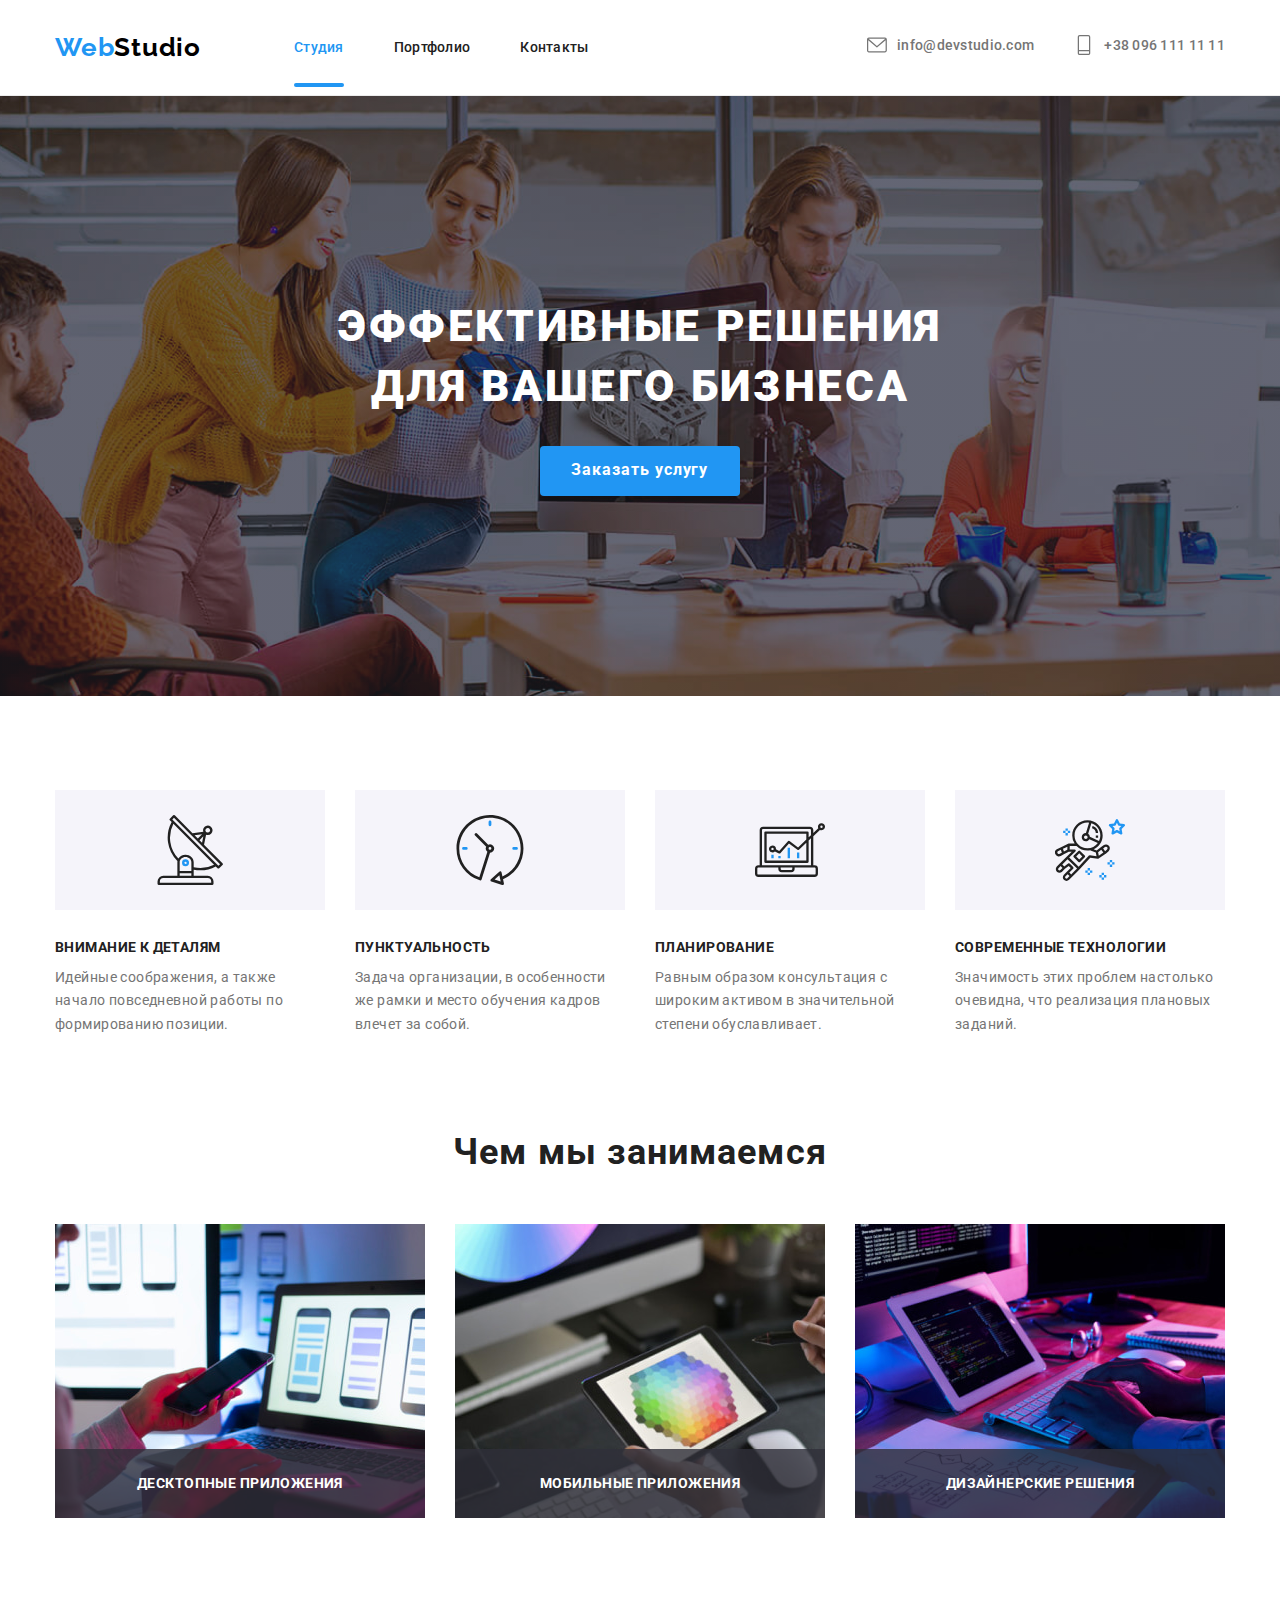
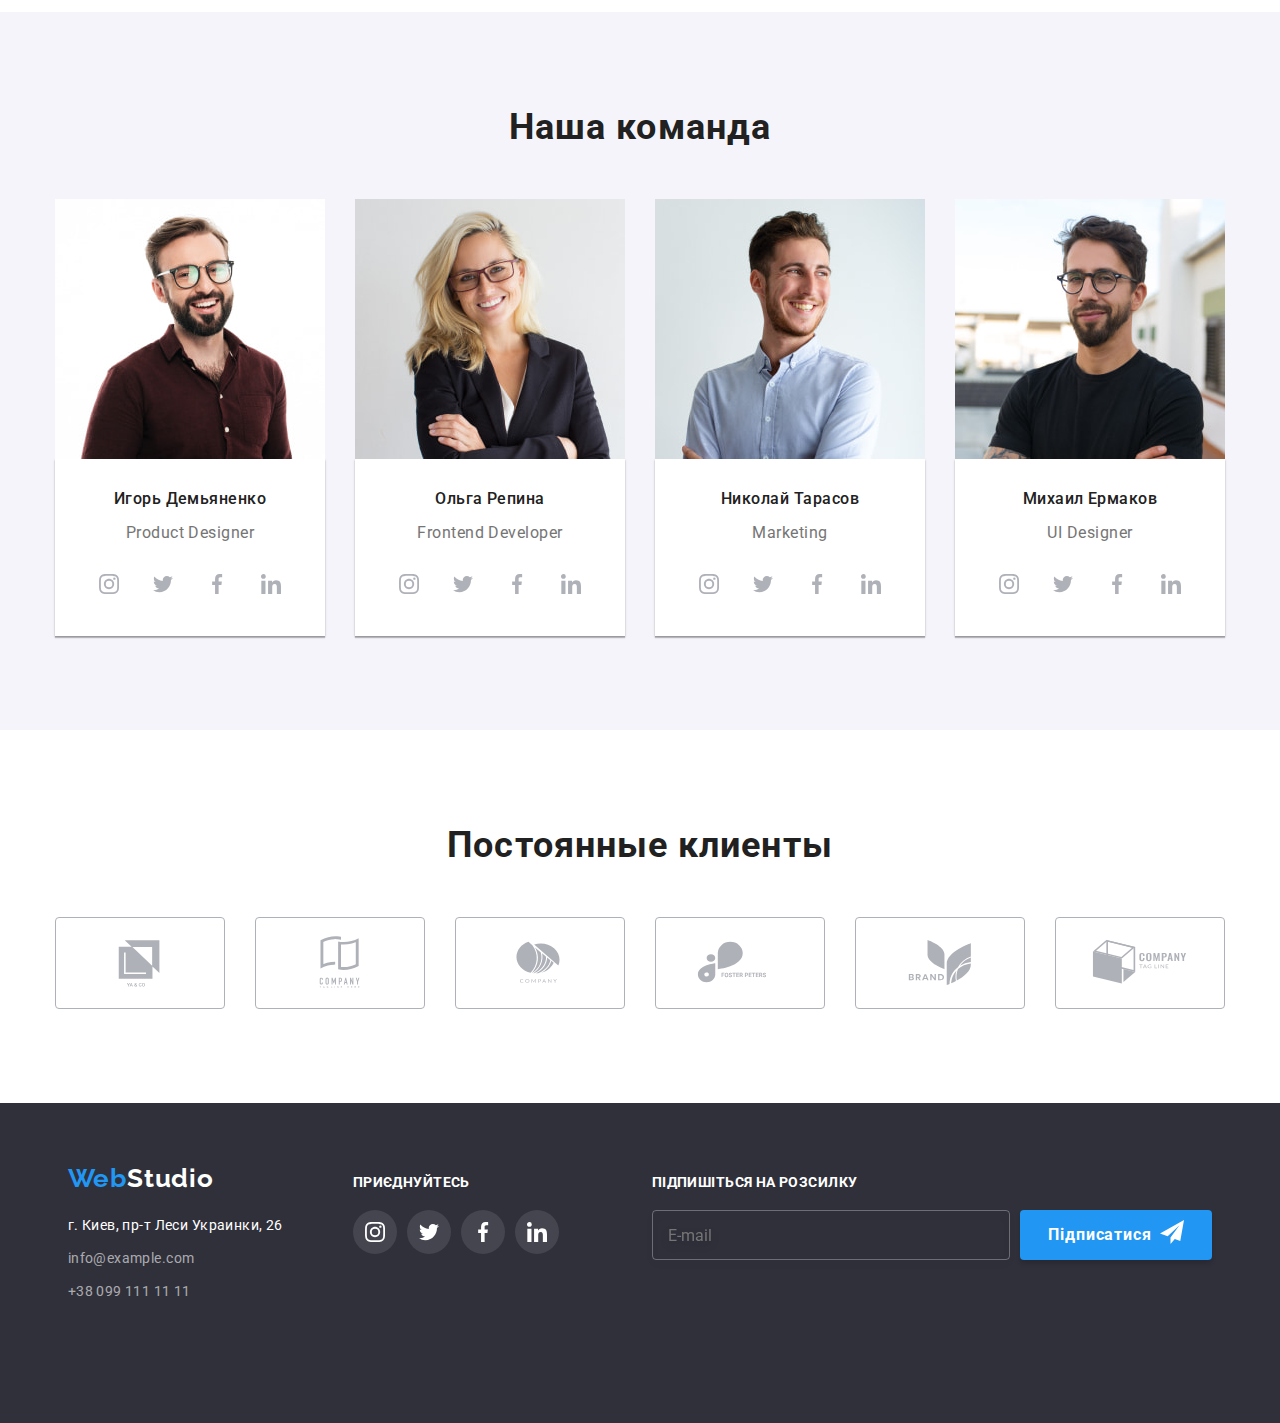
==== commit 18d29a49: "ready_hero_back_ground" ====
--- a/index.html
+++ b/index.html
@@ -185,10 +185,27 @@
           <h2 class="second-title">Наша команда</h2>
           <ul class="team__list list">
             <li class="team__item">
+              <!-- <img
+                class="team-img"
+                srcset="./image/team/img-team-1@1x_sm.jpg 1x, ./image/team/img-team-1@2x_sm.jpg 2x"
+                src="./image/team/img-team-1@1x_sm.jpg"
+                width="450"
+                height="260"
+                alt="Игорь Демьяненко"
+              />
+            -->
               <img
                 class="team-img"
-                src="./image/team/img-2-1.jpg"
-                width="270"
+                srcset="
+                  ./image/team/w/img-team-1-270.jpg 270w,
+                  ./image/team/w/img-team-1-354.jpg 354w,
+                  ./image/team/w/img-team-1-450.jpg 450w,
+                  ./image/team/w/img-team-1-708.jpg 708w,
+                  ./image/team/w/img-team-1-900.jpg 900w
+                "
+                sizes="(min-width: 1200px) 270px, (min-width: 768px) 354px, 100vw,"
+                src="./image/team/w/img-team-1-270.jpg"
+                width="450"
                 height="260"
                 alt="Игорь Демьяненко"
               />
@@ -254,10 +271,18 @@
             <li class="team__item">
               <img
                 class="team-img"
-                src="./image/team/img-2-2.jpg"
-                width="270"
+                srcset="
+                  ./image/team/w/img-team-2-270.jpg 270w,
+                  ./image/team/w/img-team-2-354.jpg 354w,
+                  ./image/team/w/img-team-2-450.jpg 450w,
+                  ./image/team/w/img-team-2-708.jpg 708w,
+                  ./image/team/w/img-team-2-900.jpg 900w
+                "
+                sizes="(min-width: 1200px) 270px, (min-width: 768px) 354px, 100vw,"
+                src="./image/team/w/img-team-2-270.jpg"
+                width="450"
                 height="260"
-                alt="Ольга Репина"
+                alt="Игорь Демьяненко"
               />
               <div class="team__wrapper">
                 <h3 class="team__subtitle">Ольга Репина</h3>
@@ -321,10 +346,18 @@
             <li class="team__item">
               <img
                 class="team-img"
-                src="./image/team/img-2-3.jpg"
-                width="270"
+                srcset="
+                  ./image/team/w/img-team-3-270.jpg 270w,
+                  ./image/team/w/img-team-3-354.jpg 354w,
+                  ./image/team/w/img-team-3-450.jpg 450w,
+                  ./image/team/w/img-team-3-708.jpg 708w,
+                  ./image/team/w/img-team-3-900.jpg 900w
+                "
+                sizes="(min-width: 1200px) 270px, (min-width: 768px) 354px, 100vw,"
+                src="./image/team/w/img-team-1-270.jpg"
+                width="450"
                 height="260"
-                alt="Николай Тарасов"
+                alt="Игорь Демьяненко"
               />
               <div class="team__wrapper">
                 <h3 class="team__subtitle">Николай Тарасов</h3>
@@ -388,10 +421,18 @@
             <li class="team__item">
               <img
                 class="team-img"
-                src="./image/team/img-2-4.jpg"
-                width="270"
+                srcset="
+                  ./image/team/w/img-team-4-270.jpg 270w,
+                  ./image/team/w/img-team-4-354.jpg 354w,
+                  ./image/team/w/img-team-4-450.jpg 450w,
+                  ./image/team/w/img-team-4-708.jpg 708w,
+                  ./image/team/w/img-team-4-900.jpg 900w
+                "
+                sizes="(min-width: 1200px) 270px, (min-width: 768px) 354px, 100vw,"
+                src="./image/team/w/img-team-1-270.jpg"
+                width="450"
                 height="260"
-                alt="Михаил Ермаков"
+                alt="Игорь Демьяненко"
               />
               <div class="team__wrapper">
                 <h3 class="team__subtitle">Михаил Ермаков</h3>
--- a/css/main.min.css
+++ b/css/main.min.css
@@ -1 +1 @@
-:root{--main-font: "Roboto", sans-serif;--secondary-font: "Raleway", sans-serif;--main-txt-cl: #212121;--accent-txt-cl: #757575;--link-txt-cl: #2196f3;--dark-bg-color: #2f303a;--animation: 250ms cubic-bezier(0.4, 0, 0.2, 1)}.visually-hidden{position:absolute;white-space:nowrap;width:1px;height:1px;overflow:hidden;border:0;padding:0;clip:rect(0 0 0 0);-webkit-clip-path:inset(50%);clip-path:inset(50%);margin:-1px}body{font-family:var(--main-font);color:var(--main-txt-cl)}h1,h2,h3,h4,h5,h6,p{margin:0}img{display:block}.link{text-decoration:none;color:currentColor}.list{list-style:none;padding:0}.container{padding-left:15px;padding-right:15px;margin-left:auto;margin-right:auto}@media screen and (min-width: 480px){.container{max-width:480px}}@media screen and (min-width: 768px){.container{max-width:768px}}@media screen and (min-width: 1200px){.container{max-width:1200px}}.logo-text-second-black{font-family:var(--secondary-font);font-weight:700;font-size:26px;line-height:1.2;letter-spacing:.03em;color:#000}.logo-text{font-family:var(--secondary-font);font-weight:700;font-size:26px;line-height:1.2;letter-spacing:.03em;color:var(--link-txt-cl)}.logo-text-second-white{font-family:var(--secondary-font);font-weight:700;font-size:26px;line-height:1.2;letter-spacing:.03em;color:#fff}.second-title{color:var(--main-txt-cl);font-weight:700;font-size:28px;line-height:1.2;text-align:center;letter-spacing:.03em;margin-bottom:50px}@media screen and (min-width: 1200px){.second-title{font-size:36px}}.socials{display:-webkit-box;display:-ms-flexbox;display:flex;-webkit-box-align:center;-ms-flex-align:center;align-items:center;-webkit-box-pack:center;-ms-flex-pack:center;justify-content:center;gap:10px;margin-top:16px}.socials-link{display:-webkit-box;display:-ms-flexbox;display:flex;-webkit-box-align:center;-ms-flex-align:center;align-items:center;-webkit-box-pack:center;-ms-flex-pack:center;justify-content:center;width:44px;height:44px;color:#afb1b8;background-color:#fff;border-radius:50%;-webkit-transition:background-color var(--animation);transition:background-color var(--animation)}.socials-link:hover,.socials-link:focus{background-color:var(--link-txt-cl)}.socials-icon{fill:currentColor;-webkit-transition:fill var(--animation);transition:fill var(--animation)}.socials-link:hover .socials-icon{fill:#fff}.socials-link:focus .socials-icon{fill:#fff}.backdrop{position:fixed;top:0;left:0;width:100%;height:100%;z-index:1000;background-color:rgba(0,0,0,.2);opacity:1;visibility:visible;pointer-events:initial;-webkit-transition:opacity 250ms ease-out,visibility 250ms ease-out;transition:opacity 250ms ease-out,visibility 250ms ease-out}.backdrop.is-hidden{opacity:0;visibility:hidden;pointer-events:none}.modal{position:absolute;top:50%;left:50%;-webkit-transform:translate(-50%, -50%) scale(1) rotate(0);transform:translate(-50%, -50%) scale(1) rotate(0);width:450px;height:609px;padding:50px 30px;background:#fff;border-radius:4px;-webkit-box-shadow:0px 1px 3px rgba(0,0,0,.12),0px 1px 1px rgba(0,0,0,.14),0px 2px 1px rgba(0,0,0,.2);box-shadow:0px 1px 3px rgba(0,0,0,.12),0px 1px 1px rgba(0,0,0,.14),0px 2px 1px rgba(0,0,0,.2)}@media screen and (min-width: 1200px){.modal{width:530px;height:581px}}.modal-btn{position:absolute;top:10px;right:10px;display:-webkit-box;display:-ms-flexbox;display:flex;-webkit-box-align:center;-ms-flex-align:center;align-items:center;-webkit-box-pack:center;-ms-flex-pack:center;justify-content:center;width:30px;height:30px;padding:0;border-radius:50%;background-color:rgba(0,0,0,0);border:1px solid rgba(0,0,0,.1);cursor:pointer;-webkit-transition:fill var(--animation);transition:fill var(--animation)}.modal-btn:hover,.modal-btn:focus{fill:var(--link-txt-cl)}.register-form{text-align:center}.register-form-title{display:block;-webkit-box-align:center;-ms-flex-align:center;align-items:center;margin-bottom:12px;font-weight:700;font-size:20px;line-height:1.5;text-align:center;letter-spacing:.03em;color:var(--main-txt-cl)}@media screen and (min-width: 1200px){.register-form-title{line-height:1.15}}.register-form-group{display:-webkit-box;display:-ms-flexbox;display:flex;-webkit-box-orient:vertical;-webkit-box-direction:normal;-ms-flex-direction:column;flex-direction:column}.register-form-wrap{position:relative;display:block;margin-bottom:10px}.register-form-wrap:last-child{margin-bottom:0}.register-form-label{display:block;text-align:left;margin-bottom:4px;font-size:12px;line-height:.85;letter-spacing:.01em;color:#757575}.register-form-input{width:100%;border:1px solid rgba(33,33,33,.2);border-radius:4px;padding:12px;padding-left:42px;outline:rgba(0,0,0,0);cursor:pointer;-webkit-transition:border-color var(--animation);transition:border-color var(--animation)}.register-form-input:hover,.register-form-input:focus-within{border-color:var(--link-txt-cl)}.register-form-input:hover+.register-form-icon,.register-form-input:focus-within+.register-form-icon{fill:var(--link-txt-cl)}.register-form-message{width:100%;border:1px solid rgba(33,33,33,.2);border-radius:4px;padding:12px;padding-left:42px;outline:rgba(0,0,0,0);cursor:pointer;-webkit-transition:border-color var(--animation);transition:border-color var(--animation)}.register-form-message:hover,.register-form-message:focus-within{border-color:var(--link-txt-cl)}.register-form-message{height:120px;width:100%;resize:none;margin-bottom:20px;padding:12px 16px}.register-form-message::-webkit-input-placeholder{font-size:12px;line-height:1.16;letter-spacing:.01em;color:rgba(117,117,117,.5)}.register-form-message::-moz-placeholder{font-size:12px;line-height:1.16;letter-spacing:.01em;color:rgba(117,117,117,.5)}.register-form-message:-ms-input-placeholder{font-size:12px;line-height:1.16;letter-spacing:.01em;color:rgba(117,117,117,.5)}.register-form-message::-ms-input-placeholder{font-size:12px;line-height:1.16;letter-spacing:.01em;color:rgba(117,117,117,.5)}.register-form-message::placeholder{font-size:12px;line-height:1.16;letter-spacing:.01em;color:rgba(117,117,117,.5)}.register-form-icon{position:absolute;top:55%;left:3%;-webkit-transition:fill var(--animation);transition:fill var(--animation)}.register-form-agreement{display:-webkit-box;display:-ms-flexbox;display:flex;-webkit-box-align:center;-ms-flex-align:center;align-items:center;-webkit-box-pack:center;-ms-flex-pack:center;justify-content:center;gap:8px;margin-bottom:30px}.register-form-agreement-text{font-size:12px;line-height:1.16;letter-spacing:.03em;color:#757575;-webkit-user-select:none;-moz-user-select:none;-ms-user-select:none;user-select:none;text-underline-position:under}@media screen and (min-width: 1200px){.register-form-agreement-text{font-size:14px;line-height:1.71}}.register-form-agreement-link{color:var(--link-txt-cl)}.register-checkbox:checked+.register-icon .register-icon-uncheck{opacity:0;-webkit-transition:opacity var(--animation);transition:opacity var(--animation)}.register-icon-check{opacity:0;-webkit-transition:opacity var(--animation);transition:opacity var(--animation)}.register-checkbox:checked+.register-icon .register-icon-check{opacity:1}.register-form-agreement:focus-within>.register-icon{outline:2px solid #212121;border-radius:2px}.register-form-btn{display:-webkit-inline-box;display:-ms-inline-flexbox;display:inline-flex;-webkit-box-align:center;-ms-flex-align:center;align-items:center;-webkit-box-pack:center;-ms-flex-pack:center;justify-content:center;padding:10px 52px;background-color:#2196f3;-webkit-box-shadow:0px 4px 4px rgba(0,0,0,.15);box-shadow:0px 4px 4px rgba(0,0,0,.15);border-radius:4px;border:none;cursor:pointer;color:#fff;font-weight:700;font-size:16px;line-height:1.8}.register-form-btn:hover,.register-form-btn:focus{background-color:#188ce8}.menu-btn{margin-left:auto;display:-webkit-inline-box;display:-ms-inline-flexbox;display:inline-flex;-webkit-box-align:center;-ms-flex-align:center;align-items:center;-webkit-box-pack:center;-ms-flex-pack:center;justify-content:center;width:40px;height:40px;padding:0;background-color:rgba(0,0,0,0);border:none;cursor:pointer}@media screen and (min-width: 768px){.menu-btn{display:none}}.menu-overlay .menu-btn{position:absolute;top:48px;right:30px}.menu-overlay{position:fixed;top:0;left:0;z-index:100;width:100%;height:100%;background:#fff;-webkit-box-shadow:0px 4px 8px rgba(0,0,0,.04),0px 2px 4px rgba(0,0,0,.08),0px 1px 3px rgba(0,0,0,.16);box-shadow:0px 4px 8px rgba(0,0,0,.04),0px 2px 4px rgba(0,0,0,.08),0px 1px 3px rgba(0,0,0,.16)}@media screen and (min-width: 768px){.menu-overlay{display:none}}.menu-overlay.is-hidden{opacity:0;pointer-events:none;visibility:hidden}.menu-overlay.is-open{opacity:1;visibility:visible;pointer-events:initial}.menu-container{display:-webkit-box;display:-ms-flexbox;display:flex;-webkit-box-orient:vertical;-webkit-box-direction:normal;-ms-flex-direction:column;flex-direction:column;margin-left:auto;max-width:100%;height:100%;background-color:#fff;padding:48px 40px;-webkit-transform:translateX(100%);transform:translateX(100%);-webkit-transition:-webkit-transform var(--animation);transition:-webkit-transform var(--animation);transition:transform var(--animation);transition:transform var(--animation), -webkit-transform var(--animation)}.menu-overlay.is-open .menu-container{-webkit-transform:translateX(0);transform:translateX(0)}.mobile-nav{margin-bottom:auto}.mobile-contacts{margin-bottom:64px;display:-webkit-box;display:-ms-flexbox;display:flex;-webkit-box-orient:vertical;-webkit-box-direction:normal;-ms-flex-direction:column;flex-direction:column}.mobile-link{font-weight:500;font-size:40px;line-height:1.17;letter-spacing:.02em;color:#212121}.mobile-nav-item:not(:last-child){margin-bottom:24px}.mobile-contacts-link{font-weight:500;font-size:24px;line-height:1.16;letter-spacing:.02em;color:#757575}.menu-phone{font-weight:500;font-size:34px;line-height:1.17;letter-spacing:.02em;color:#2196f3}.mobile-contacts-item:not(:last-child){margin-bottom:32px}.mobile-socilas{display:-webkit-box;display:-ms-flexbox;display:flex;-ms-flex-wrap:wrap;flex-wrap:wrap;gap:10px}.mobile-socilas-link{font-weight:500;font-size:18px;line-height:1.2;letter-spacing:.02em;color:#2196f3}.mobile-socilas-item:not(:last-child) .mobile-socilas-link{display:-webkit-box;display:-ms-flexbox;display:flex;padding-right:10px;border-right:1px solid rgba(33,33,33,.2)}.header{border-bottom:1px solid #ececec}.header__container{display:-webkit-box;display:-ms-flexbox;display:flex;-webkit-box-align:center;-ms-flex-align:center;align-items:center}.header__logo{margin-right:88px;padding-top:32px;padding-bottom:32px}@media screen and (min-width: 768px){.header__logo{padding-top:0;padding-bottom:0}}@media screen and (min-width: 1200px){.header__logo{margin-right:93px;padding-top:32px;padding-bottom:32px}}.nav{display:none;margin-right:auto}@media screen and (min-width: 768px){.nav{display:-webkit-box;display:-ms-flexbox;display:flex;-webkit-box-align:center;-ms-flex-align:center;align-items:center;-webkit-box-pack:center;-ms-flex-pack:center;justify-content:center;margin-right:auto}}.nav__list{display:-webkit-box;display:-ms-flexbox;display:flex;margin-top:0;margin-bottom:0}.nav__item{margin-right:50px}.nav__item:last-child{margin-right:0}.nav__list--item{padding-top:32px;padding-bottom:32px;display:block}.nav__link{font-weight:500;font-size:14px;line-height:1.1;letter-spacing:.02em;color:var(--main-txt-cl);-webkit-transition:color var(--animation);transition:color var(--animation)}.nav__link:hover,.nav__link:focus{color:var(--link-txt-cl)}.nav__link--current{position:relative;color:var(--link-txt-cl)}.nav__link--current::after{content:"";position:absolute;bottom:0px;left:0;display:block;width:100%;height:4px;border-radius:2px;background-color:var(--link-txt-cl)}.header__contacts{display:none}@media screen and (min-width: 768px){.header__contacts{display:block;gap:10px}}@media screen and (min-width: 1200px){.header__contacts{display:-webkit-box;display:-ms-flexbox;display:flex;-ms-flex-wrap:wrap;flex-wrap:wrap;-webkit-box-align:center;-ms-flex-align:center;align-items:center;-webkit-box-pack:center;-ms-flex-pack:center;justify-content:center;margin-top:0;margin-bottom:0}}.header__contacts .link{font-weight:500;font-size:14px;line-height:1.1;letter-spacing:.02em;color:#757575;-webkit-transition:color var(--animation);transition:color var(--animation)}@media screen and (min-width: 1200px){.header__contacts__item:last-child{margin-bottom:0px;margin-left:30px}}.header__contacts .link:hover,.link:focus{color:var(--link-txt-cl)}.header__contacts__link{display:-webkit-inline-box;display:-ms-inline-flexbox;display:inline-flex;-webkit-box-align:center;-ms-flex-align:center;align-items:center}.header__contacts__icon{margin-right:10px;fill:currentColor}.hero{background-color:var(--dark-bg-color);padding-top:200px;padding-bottom:200px}.hero__container{-webkit-box-align:center;-ms-flex-align:center;align-items:center}.overlay{max-width:1600px;margin-left:auto;margin-right:auto;background-image:-webkit-gradient(linear, left top, right top, from(rgba(47, 48, 58, 0.4)), to(rgba(47, 48, 58, 0.4))),url(../image/background/background-hero.jpg);background-image:linear-gradient(to right, rgba(47, 48, 58, 0.4), rgba(47, 48, 58, 0.4)),url(../image/background/background-hero.jpg);background-position:center}.hero__title{max-width:696px;margin-left:auto;margin-right:auto;margin-bottom:30px;font-weight:900;font-size:26px;line-height:42px;text-align:center;letter-spacing:.06em;text-transform:uppercase;color:#fff}@media screen and (min-width: 1200px){.hero__title{font-size:44px;line-height:60px}}.hero__btn{display:-webkit-box;display:-ms-flexbox;display:flex;min-width:200px;min-height:50px;padding:9px 31px;margin-left:auto;margin-right:auto;font-family:inherit;font-weight:700;font-size:16px;line-height:1.9;letter-spacing:.06em;color:#fff;background-color:var(--link-txt-cl);-webkit-box-shadow:0px 4px 4px rgba(0,0,0,.15);box-shadow:0px 4px 4px rgba(0,0,0,.15);border-radius:4px;border:none;cursor:pointer;-webkit-transition:background-color var(--animation);transition:background-color var(--animation)}.hero__btn:hover,.hero__btn:focus{background-color:#188ce8}.features{padding-top:60px;padding-bottom:60px}@media screen and (min-width: 1200px){.features{padding-top:94px;padding-bottom:94px}}.features__list{margin-top:0;margin-bottom:0;display:-webkit-box;display:-ms-flexbox;display:flex;gap:30px;-ms-flex-wrap:wrap;flex-wrap:wrap}.features__item{width:450px}@media screen and (min-width: 768px){.features__item{width:354px}}@media screen and (min-width: 1200px){.features__item{width:270px}}.features__box{display:-webkit-box;display:-ms-flexbox;display:flex;-webkit-box-align:center;-ms-flex-align:center;align-items:center;-webkit-box-pack:center;-ms-flex-pack:center;justify-content:center;width:450px;height:120px;background-color:#f5f4fa}@media screen and (min-width: 768px){.features__box{width:354px}}@media screen and (min-width: 1200px){.features__box{width:270px}}.features__subtitle{margin-top:30px;margin-bottom:10px;text-align:center;color:var(--main-txt-cl);text-transform:uppercase;line-height:1.1;letter-spacing:.03em;font-size:14px}@media screen and (min-width: 768px){.features__subtitle{text-align:left}}@media screen and (min-width: 1200px){.features__subtitle{text-align:left}}.features__desc{color:var(--accent-txt-cl);font-size:14px;line-height:1.7;letter-spacing:.03em}.services{padding-bottom:94px}@media screen and (max-width: 1199px){.services{display:none}}.services__list{display:-webkit-box;display:-ms-flexbox;display:flex;gap:30px;margin-top:0;margin-bottom:0}.services__item{position:relative}.services__img-over{position:absolute;bottom:0;left:0;padding:27px 10px;width:100%;background-color:rgba(47,48,58,.8)}.services__img-title{font-weight:700;font-size:14px;line-height:1.1;text-align:center;letter-spacing:.03em;text-transform:uppercase;color:#fff}.team{background:#f5f4fa;padding-top:60px;padding-bottom:60px}@media screen and (min-width: 1200px){.team{padding-top:94px;padding-bottom:94px}}.team__list{display:-webkit-box;display:-ms-flexbox;display:flex;-ms-flex-wrap:wrap;flex-wrap:wrap;gap:30px;margin-top:0;margin-bottom:0}.team__item{width:450px}@media screen and (min-width: 768px){.team__item{width:354px}}@media screen and (min-width: 1200px){.team__item{width:270px}}.team-img{width:450px;height:460px}@media screen and (min-width: 768px){.team-img{width:354px;height:374px}}@media screen and (min-width: 1200px){.team-img{width:270px;height:260px}}.team__wrapper{padding-top:30px;padding-bottom:30px;padding-left:5px;padding-right:5px;border-top:none;background-color:#fff;-webkit-box-shadow:0px 1px 3px rgba(0,0,0,.12),0px 1px 1px rgba(0,0,0,.14),0px 2px 1px rgba(0,0,0,.2);box-shadow:0px 1px 3px rgba(0,0,0,.12),0px 1px 1px rgba(0,0,0,.14),0px 2px 1px rgba(0,0,0,.2)}.team__subtitle{font-weight:500;font-size:16px;line-height:1.2;text-align:center;letter-spacing:.03em;color:var(--main-txt-cl);margin-bottom:10px}.team__desc-about{color:var(--accent-txt-cl);font-size:16px;line-height:1.7;letter-spacing:.03em;text-align:center}.footer{background-color:var(--dark-bg-color);padding-top:60px;padding-bottom:60px}.footer__section{display:block;text-align:center;-webkit-box-pack:center;-ms-flex-pack:center;justify-content:center}@media screen and (min-width: 768px){.footer__section{display:-webkit-box;display:-ms-flexbox;display:flex;-webkit-box-align:baseline;-ms-flex-align:baseline;align-items:baseline;-ms-flex-wrap:wrap;flex-wrap:wrap}}@media screen and (min-width: 1200px){.footer__section{text-align:left}}.footer__logo{margin-right:0}.footer__contacts{margin-bottom:60px;text-align:center}@media screen and (min-width: 1200px){.footer__contacts{text-align:left}}@media screen and (min-width: 768px){.footer__contacts{margin-right:70px}}.footer__contacts-adress{font-style:normal;margin-top:20px}.footer__item{margin-top:0;margin-bottom:0;-webkit-transition:color var(--animation);transition:color var(--animation)}.footer__list{margin-bottom:9px}.footer__list:last-child{margin-bottom:0}.contacts-adress{font-size:14px;line-height:1.7;letter-spacing:.03em;color:#fff;margin-top:20px}.contacts-email,.contacts-phone{font-size:14px;line-height:1.7;letter-spacing:.03em;color:rgba(255,255,255,.6);margin-bottom:9px}.footer-item .link{-webkit-transition:color var(--animation);transition:color var(--animation)}.footer-item .link:hover,.link:focus{color:var(--link-txt-cl)}.footer__connect{display:-webkit-box;display:-ms-flexbox;display:flex;gap:10px;margin-top:20px;margin-bottom:0;text-align:center;-webkit-box-pack:center;-ms-flex-pack:center;justify-content:center}@media screen and (min-width: 480px){.footer__connect{margin-bottom:60px}}.footer-text{font-weight:700;font-size:14px;line-height:1.1;letter-spacing:.03em;text-transform:uppercase;color:#fff}.footer__connect-link{display:-webkit-box;display:-ms-flexbox;display:flex;-webkit-box-align:center;-ms-flex-align:center;align-items:center;-webkit-box-pack:center;-ms-flex-pack:center;justify-content:center;width:44px;height:44px;border-radius:50%;background-color:rgba(255,255,255,.1);-webkit-transition:background-color var(--animation);transition:background-color var(--animation)}.footer__connect-link:hover,.footer__connect-link:focus{background-color:var(--link-txt-cl)}.footer-icon{fill:#fff}.footer__connect-link:hover,.footer__connect-link:focus .footer-icon{fill:#fff}.container-footer{display:block;-webkit-box-pack:center;-ms-flex-pack:center;justify-content:center}@media screen and (min-width: 1200px){.container-footer{display:-webkit-box;display:-ms-flexbox;display:flex;-webkit-box-align:end;-ms-flex-align:end;align-items:flex-end}}@media screen and (min-width: 1200px){.footer-form{margin-left:93px;margin-right:10px}}.footer-text{margin-bottom:20px}.footer-imput{width:450px;height:50px;padding:15px;background-color:rgba(0,0,0,0);border:1px solid rgba(255,255,255,.3);-webkit-filter:drop-shadow(0px 4px 4px rgba(0, 0, 0, 0.15));filter:drop-shadow(0px 4px 4px rgba(0, 0, 0, 0.15));border-radius:4px;color:#fff;-webkit-transition:border-color var(--animation);transition:border-color var(--animation)}@media screen and (min-width: 1200px){.footer-imput{width:358px}}.footer-imput:hover,.footer-imput:focus-within{border-color:var(--link-txt-cl)}.footer-button{display:-webkit-box;display:-ms-flexbox;display:flex;text-align:center;-webkit-box-pack:center;-ms-flex-pack:center;justify-content:center;padding:10px 28px;gap:8px;font-family:inherit;font-weight:700;font-size:16px;line-height:1.9;letter-spacing:.06em;color:#fff;background-color:var(--link-txt-cl);-webkit-box-shadow:0px 4px 4px rgba(0,0,0,.15);box-shadow:0px 4px 4px rgba(0,0,0,.15);border-radius:4px;border:none;cursor:pointer;-webkit-transition:background-color var(--animation);transition:background-color var(--animation)}@media screen and (max-width: 1199px){.footer-button{margin-left:auto;margin-right:auto;margin-top:20px}}.footer-button:hover,.footer-button:focus{background-color:#188ce8}.footer-icon-button{fill:#fff}.clients{padding-top:60px;padding-bottom:60px}@media screen and (min-width: 1200px){.clients{padding-top:94px;padding-bottom:94px}}.clients__list{display:-webkit-box;display:-ms-flexbox;display:flex;-ms-flex-wrap:wrap;flex-wrap:wrap;-webkit-box-align:center;-ms-flex-align:center;align-items:center;-webkit-box-pack:center;-ms-flex-pack:center;justify-content:center;gap:30px;margin-top:50px;margin-top:0;margin-bottom:0}.clients__item{height:92px;width:210px}@media screen and (min-width: 768px){.clients__item{width:226px}}@media screen and (min-width: 1200px){.clients__item{width:170px}}.clients__link{display:-webkit-box;display:-ms-flexbox;display:flex;-webkit-box-align:center;-ms-flex-align:center;align-items:center;-webkit-box-pack:center;-ms-flex-pack:center;justify-content:center;height:92px;width:210px;border:1px solid #afb1b8;border-radius:4px;-webkit-transition:border-color var(--animation);transition:border-color var(--animation)}@media screen and (min-width: 768px){.clients__link{width:226px}}@media screen and (min-width: 1200px){.clients__link{width:170px}}.clients__link:hover,.clients__link:focus{border-color:var(--link-txt-cl)}.clients__link:focus .clients-icon{fill:var(--link-txt-cl)}.clients__link:hover .clients-icon{fill:var(--link-txt-cl)}.clients-icon{fill:#afb1b8;-webkit-transition:fill var(--animation);transition:fill var(--animation)}.functional{padding-top:60px;padding-bottom:60px}@media screen and (min-width: 1200px){.functional{padding-top:94px;padding-bottom:94px}}.functional__project{display:-webkit-box;display:-ms-flexbox;display:flex;gap:8px;-ms-flex-wrap:wrap;flex-wrap:wrap;-webkit-box-pack:start;-ms-flex-pack:start;justify-content:flex-start;margin-top:0;margin-bottom:50px}@media screen and (min-width: 768px){.functional__project{-webkit-box-pack:center;-ms-flex-pack:center;justify-content:center}}.functional__btn-project{font-family:inherit;color:var(--main-txt-cl);font-weight:500;font-size:16px;line-height:1.6;text-align:center;letter-spacing:.03em;cursor:pointer;background-color:#f5f4fa;border-radius:4px;border:none;padding-left:22px;padding-right:22px;padding-top:6px;padding-bottom:6px;-webkit-transition:color var(--animation),background-color var(--animation),-webkit-box-shadow var(--animation);transition:color var(--animation),background-color var(--animation),-webkit-box-shadow var(--animation);transition:color var(--animation),background-color var(--animation),box-shadow var(--animation);transition:color var(--animation),background-color var(--animation),box-shadow var(--animation),-webkit-box-shadow var(--animation)}.functional__btn-project:hover,.functional__btn-project:focus{color:#fff;background-color:var(--link-txt-cl);-webkit-box-shadow:0px 3px 1px rgba(0,0,0,.1),0px 1px 2px rgba(0,0,0,.08),0px 2px 2px rgba(0,0,0,.12);box-shadow:0px 3px 1px rgba(0,0,0,.1),0px 1px 2px rgba(0,0,0,.08),0px 2px 2px rgba(0,0,0,.12)}.functional__btn-project--current{color:#fff;background-color:var(--link-txt-cl)}.functional__about{display:-webkit-box;display:-ms-flexbox;display:flex;-ms-flex-wrap:wrap;flex-wrap:wrap;margin-top:0;margin-bottom:0;gap:30px}.functional__about-link{display:block;-webkit-transition:-webkit-box-shadow var(--animation);transition:-webkit-box-shadow var(--animation);transition:box-shadow var(--animation);transition:box-shadow var(--animation), -webkit-box-shadow var(--animation)}.functional__about-link:hover,.functional__about-link:focus{color:#fff;background-color:var(--link-txt-cl)}.functional__about-link:hover,.functional__about-link:focus{-webkit-box-shadow:0px 1px 1px rgba(0,0,0,.12),0px 4px 4px rgba(0,0,0,.06),1px 4px 6px rgba(0,0,0,.16);box-shadow:0px 1px 1px rgba(0,0,0,.12),0px 4px 4px rgba(0,0,0,.06),1px 4px 6px rgba(0,0,0,.16)}.functional__about-link:hover .overlay-project{-webkit-transform:translateY(-100%);transform:translateY(-100%)}.project-wrapper{padding-top:20px;padding-bottom:20px;padding-left:24px;padding-right:24px;border-top:none;background:#fff;border:1px solid #eee}.project-thumb{position:relative;overflow:hidden}.project-image{width:450px;height:294px}@media screen and (min-width: 768px){.project-image{width:354px}}@media screen and (min-width: 1200px){.project-image{width:370px}}.overlay-project{position:absolute;background-color:var(--link-txt-cl);padding:63px 24px;-webkit-transform:translateY(0);transform:translateY(0);-webkit-transition:-webkit-transform var(--animation);transition:-webkit-transform var(--animation);transition:transform var(--animation);transition:transform var(--animation), -webkit-transform var(--animation)}.overlay-project-text{font-size:18px;color:#fff;letter-spacing:.03em;line-height:1.5;display:-webkit-box;display:-ms-flexbox;display:flex;-webkit-box-align:center;-ms-flex-align:center;align-items:center;-webkit-box-pack:center;-ms-flex-pack:center;justify-content:center;width:100%;height:100%}.projects-item{font-weight:700;font-size:18px;line-height:2;letter-spacing:.06em;color:var(--main-txt-cl);margin-bottom:4px}.projects-about{font-size:16px;line-height:1.9;color:var(--accent-txt-cl)}/*# sourceMappingURL=main.min.css.map */+:root{--main-font: "Roboto", sans-serif;--secondary-font: "Raleway", sans-serif;--main-txt-cl: #212121;--accent-txt-cl: #757575;--link-txt-cl: #2196f3;--dark-bg-color: #2f303a;--animation: 250ms cubic-bezier(0.4, 0, 0.2, 1)}.visually-hidden{position:absolute;white-space:nowrap;width:1px;height:1px;overflow:hidden;border:0;padding:0;clip:rect(0 0 0 0);-webkit-clip-path:inset(50%);clip-path:inset(50%);margin:-1px}body{font-family:var(--main-font);color:var(--main-txt-cl)}h1,h2,h3,h4,h5,h6,p{margin:0}img{display:block;max-width:100%;height:auto;-o-object-fit:cover;object-fit:cover;-o-object-position:center;object-position:center}.link{text-decoration:none;color:currentColor}.list{list-style:none;padding:0}.container{padding-left:15px;padding-right:15px;margin-left:auto;margin-right:auto}@media screen and (min-width: 480px){.container{max-width:480px}}@media screen and (min-width: 768px){.container{max-width:768px}}@media screen and (min-width: 1200px){.container{max-width:1200px}}.logo-text-second-black{font-family:var(--secondary-font);font-weight:700;font-size:26px;line-height:1.2;letter-spacing:.03em;color:#000}.logo-text{font-family:var(--secondary-font);font-weight:700;font-size:26px;line-height:1.2;letter-spacing:.03em;color:var(--link-txt-cl)}.logo-text-second-white{font-family:var(--secondary-font);font-weight:700;font-size:26px;line-height:1.2;letter-spacing:.03em;color:#fff}.second-title{color:var(--main-txt-cl);font-weight:700;font-size:28px;line-height:1.2;text-align:center;letter-spacing:.03em;margin-bottom:50px}@media screen and (min-width: 1200px){.second-title{font-size:36px}}.socials{display:-webkit-box;display:-ms-flexbox;display:flex;-webkit-box-align:center;-ms-flex-align:center;align-items:center;-webkit-box-pack:center;-ms-flex-pack:center;justify-content:center;gap:10px;margin-top:16px}.socials-link{display:-webkit-box;display:-ms-flexbox;display:flex;-webkit-box-align:center;-ms-flex-align:center;align-items:center;-webkit-box-pack:center;-ms-flex-pack:center;justify-content:center;width:44px;height:44px;color:#afb1b8;background-color:#fff;border-radius:50%;-webkit-transition:background-color var(--animation);transition:background-color var(--animation)}.socials-link:hover,.socials-link:focus{background-color:var(--link-txt-cl)}.socials-icon{fill:currentColor;-webkit-transition:fill var(--animation);transition:fill var(--animation)}.socials-link:hover .socials-icon{fill:#fff}.socials-link:focus .socials-icon{fill:#fff}.backdrop{position:fixed;top:0;left:0;width:100%;height:100%;z-index:1000;background-color:rgba(0,0,0,.2);opacity:1;visibility:visible;pointer-events:initial;-webkit-transition:opacity 250ms ease-out,visibility 250ms ease-out;transition:opacity 250ms ease-out,visibility 250ms ease-out}.backdrop.is-hidden{opacity:0;visibility:hidden;pointer-events:none}.modal{position:absolute;top:50%;left:50%;-webkit-transform:translate(-50%, -50%) scale(1) rotate(0);transform:translate(-50%, -50%) scale(1) rotate(0);width:450px;height:609px;padding:50px 30px;background:#fff;border-radius:4px;-webkit-box-shadow:0px 1px 3px rgba(0,0,0,.12),0px 1px 1px rgba(0,0,0,.14),0px 2px 1px rgba(0,0,0,.2);box-shadow:0px 1px 3px rgba(0,0,0,.12),0px 1px 1px rgba(0,0,0,.14),0px 2px 1px rgba(0,0,0,.2)}@media screen and (min-width: 1200px){.modal{width:530px;height:581px}}.modal-btn{position:absolute;top:10px;right:10px;display:-webkit-box;display:-ms-flexbox;display:flex;-webkit-box-align:center;-ms-flex-align:center;align-items:center;-webkit-box-pack:center;-ms-flex-pack:center;justify-content:center;width:30px;height:30px;padding:0;border-radius:50%;background-color:rgba(0,0,0,0);border:1px solid rgba(0,0,0,.1);cursor:pointer;-webkit-transition:fill var(--animation);transition:fill var(--animation)}.modal-btn:hover,.modal-btn:focus{fill:var(--link-txt-cl)}.register-form{text-align:center}.register-form-title{display:block;-webkit-box-align:center;-ms-flex-align:center;align-items:center;margin-bottom:12px;font-weight:700;font-size:20px;line-height:1.5;text-align:center;letter-spacing:.03em;color:var(--main-txt-cl)}@media screen and (min-width: 1200px){.register-form-title{line-height:1.15}}.register-form-group{display:-webkit-box;display:-ms-flexbox;display:flex;-webkit-box-orient:vertical;-webkit-box-direction:normal;-ms-flex-direction:column;flex-direction:column}.register-form-wrap{position:relative;display:block;margin-bottom:10px}.register-form-wrap:last-child{margin-bottom:0}.register-form-label{display:block;text-align:left;margin-bottom:4px;font-size:12px;line-height:.85;letter-spacing:.01em;color:#757575}.register-form-input{width:100%;border:1px solid rgba(33,33,33,.2);border-radius:4px;padding:12px;padding-left:42px;outline:rgba(0,0,0,0);cursor:pointer;-webkit-transition:border-color var(--animation);transition:border-color var(--animation)}.register-form-input:hover,.register-form-input:focus-within{border-color:var(--link-txt-cl)}.register-form-input:hover+.register-form-icon,.register-form-input:focus-within+.register-form-icon{fill:var(--link-txt-cl)}.register-form-message{width:100%;border:1px solid rgba(33,33,33,.2);border-radius:4px;padding:12px;padding-left:42px;outline:rgba(0,0,0,0);cursor:pointer;-webkit-transition:border-color var(--animation);transition:border-color var(--animation)}.register-form-message:hover,.register-form-message:focus-within{border-color:var(--link-txt-cl)}.register-form-message{height:120px;width:100%;resize:none;margin-bottom:20px;padding:12px 16px}.register-form-message::-webkit-input-placeholder{font-size:12px;line-height:1.16;letter-spacing:.01em;color:rgba(117,117,117,.5)}.register-form-message::-moz-placeholder{font-size:12px;line-height:1.16;letter-spacing:.01em;color:rgba(117,117,117,.5)}.register-form-message:-ms-input-placeholder{font-size:12px;line-height:1.16;letter-spacing:.01em;color:rgba(117,117,117,.5)}.register-form-message::-ms-input-placeholder{font-size:12px;line-height:1.16;letter-spacing:.01em;color:rgba(117,117,117,.5)}.register-form-message::placeholder{font-size:12px;line-height:1.16;letter-spacing:.01em;color:rgba(117,117,117,.5)}.register-form-icon{position:absolute;top:55%;left:3%;-webkit-transition:fill var(--animation);transition:fill var(--animation)}.register-form-agreement{display:-webkit-box;display:-ms-flexbox;display:flex;-webkit-box-align:center;-ms-flex-align:center;align-items:center;-webkit-box-pack:center;-ms-flex-pack:center;justify-content:center;gap:8px;margin-bottom:30px}.register-form-agreement-text{font-size:12px;line-height:1.16;letter-spacing:.03em;color:#757575;-webkit-user-select:none;-moz-user-select:none;-ms-user-select:none;user-select:none;text-underline-position:under}@media screen and (min-width: 1200px){.register-form-agreement-text{font-size:14px;line-height:1.71}}.register-form-agreement-link{color:var(--link-txt-cl)}.register-checkbox:checked+.register-icon .register-icon-uncheck{opacity:0;-webkit-transition:opacity var(--animation);transition:opacity var(--animation)}.register-icon-check{opacity:0;-webkit-transition:opacity var(--animation);transition:opacity var(--animation)}.register-checkbox:checked+.register-icon .register-icon-check{opacity:1}.register-form-agreement:focus-within>.register-icon{outline:2px solid #212121;border-radius:2px}.register-form-btn{display:-webkit-inline-box;display:-ms-inline-flexbox;display:inline-flex;-webkit-box-align:center;-ms-flex-align:center;align-items:center;-webkit-box-pack:center;-ms-flex-pack:center;justify-content:center;padding:10px 52px;background-color:#2196f3;-webkit-box-shadow:0px 4px 4px rgba(0,0,0,.15);box-shadow:0px 4px 4px rgba(0,0,0,.15);border-radius:4px;border:none;cursor:pointer;color:#fff;font-weight:700;font-size:16px;line-height:1.8}.register-form-btn:hover,.register-form-btn:focus{background-color:#188ce8}.menu-btn{margin-left:auto;display:-webkit-inline-box;display:-ms-inline-flexbox;display:inline-flex;-webkit-box-align:center;-ms-flex-align:center;align-items:center;-webkit-box-pack:center;-ms-flex-pack:center;justify-content:center;width:40px;height:40px;padding:0;background-color:rgba(0,0,0,0);border:none;cursor:pointer}@media screen and (min-width: 768px){.menu-btn{display:none}}.menu-overlay .menu-btn{position:absolute;top:48px;right:30px}.menu-overlay{position:fixed;top:0;left:0;z-index:100;width:100%;height:100%;background:#fff;-webkit-box-shadow:0px 4px 8px rgba(0,0,0,.04),0px 2px 4px rgba(0,0,0,.08),0px 1px 3px rgba(0,0,0,.16);box-shadow:0px 4px 8px rgba(0,0,0,.04),0px 2px 4px rgba(0,0,0,.08),0px 1px 3px rgba(0,0,0,.16)}@media screen and (min-width: 768px){.menu-overlay{display:none}}.menu-overlay.is-hidden{opacity:0;pointer-events:none;visibility:hidden}.menu-overlay.is-open{opacity:1;visibility:visible;pointer-events:initial}.menu-container{display:-webkit-box;display:-ms-flexbox;display:flex;-webkit-box-orient:vertical;-webkit-box-direction:normal;-ms-flex-direction:column;flex-direction:column;margin-left:auto;max-width:100%;height:100%;background-color:#fff;padding:48px 40px;-webkit-transform:translateX(100%);transform:translateX(100%);-webkit-transition:-webkit-transform var(--animation);transition:-webkit-transform var(--animation);transition:transform var(--animation);transition:transform var(--animation), -webkit-transform var(--animation)}.menu-overlay.is-open .menu-container{-webkit-transform:translateX(0);transform:translateX(0)}.mobile-nav{margin-bottom:auto}.mobile-contacts{margin-bottom:64px;display:-webkit-box;display:-ms-flexbox;display:flex;-webkit-box-orient:vertical;-webkit-box-direction:normal;-ms-flex-direction:column;flex-direction:column}.mobile-link{font-weight:500;font-size:40px;line-height:1.17;letter-spacing:.02em;color:#212121}.mobile-nav-item:not(:last-child){margin-bottom:24px}.mobile-contacts-link{font-weight:500;font-size:24px;line-height:1.16;letter-spacing:.02em;color:#757575}.menu-phone{font-weight:500;font-size:34px;line-height:1.17;letter-spacing:.02em;color:#2196f3}.mobile-contacts-item:not(:last-child){margin-bottom:32px}.mobile-socilas{display:-webkit-box;display:-ms-flexbox;display:flex;-ms-flex-wrap:wrap;flex-wrap:wrap;gap:10px}.mobile-socilas-link{font-weight:500;font-size:18px;line-height:1.2;letter-spacing:.02em;color:#2196f3}.mobile-socilas-item:not(:last-child) .mobile-socilas-link{display:-webkit-box;display:-ms-flexbox;display:flex;padding-right:10px;border-right:1px solid rgba(33,33,33,.2)}.header{border-bottom:1px solid #ececec}.header__container{display:-webkit-box;display:-ms-flexbox;display:flex;-webkit-box-align:center;-ms-flex-align:center;align-items:center}.header__logo{margin-right:88px;padding-top:32px;padding-bottom:32px}@media screen and (min-width: 768px){.header__logo{padding-top:0;padding-bottom:0}}@media screen and (min-width: 1200px){.header__logo{margin-right:93px;padding-top:32px;padding-bottom:32px}}.nav{display:none;margin-right:auto}@media screen and (min-width: 768px){.nav{display:-webkit-box;display:-ms-flexbox;display:flex;-webkit-box-align:center;-ms-flex-align:center;align-items:center;-webkit-box-pack:center;-ms-flex-pack:center;justify-content:center;margin-right:auto}}.nav__list{display:-webkit-box;display:-ms-flexbox;display:flex;margin-top:0;margin-bottom:0}.nav__item{margin-right:50px}.nav__item:last-child{margin-right:0}.nav__list--item{padding-top:32px;padding-bottom:32px;display:block}.nav__link{font-weight:500;font-size:14px;line-height:1.1;letter-spacing:.02em;color:var(--main-txt-cl);-webkit-transition:color var(--animation);transition:color var(--animation)}.nav__link:hover,.nav__link:focus{color:var(--link-txt-cl)}.nav__link--current{position:relative;color:var(--link-txt-cl)}.nav__link--current::after{content:"";position:absolute;bottom:0px;left:0;display:block;width:100%;height:4px;border-radius:2px;background-color:var(--link-txt-cl)}.header__contacts{display:none}@media screen and (min-width: 768px){.header__contacts{display:block;gap:10px}}@media screen and (min-width: 1200px){.header__contacts{display:-webkit-box;display:-ms-flexbox;display:flex;-ms-flex-wrap:wrap;flex-wrap:wrap;-webkit-box-align:center;-ms-flex-align:center;align-items:center;-webkit-box-pack:center;-ms-flex-pack:center;justify-content:center;margin-top:0;margin-bottom:0}}.header__contacts .link{font-weight:500;font-size:14px;line-height:1.1;letter-spacing:.02em;color:#757575;-webkit-transition:color var(--animation);transition:color var(--animation)}@media screen and (min-width: 1200px){.header__contacts__item:last-child{margin-bottom:0px;margin-left:30px}}.header__contacts .link:hover,.link:focus{color:var(--link-txt-cl)}.header__contacts__link{display:-webkit-inline-box;display:-ms-inline-flexbox;display:inline-flex;-webkit-box-align:center;-ms-flex-align:center;align-items:center}.header__contacts__icon{margin-right:10px;fill:currentColor}.hero{background-color:var(--dark-bg-color);padding-top:200px;padding-bottom:200px}.hero__container{-webkit-box-align:center;-ms-flex-align:center;align-items:center}.overlay{max-width:1600px;margin-left:auto;margin-right:auto;background-position:center;background-image:-webkit-gradient(linear, left top, right top, from(rgba(47, 48, 58, 0.4)), to(rgba(47, 48, 58, 0.4))),url("../image/background/Back-img@1x_sm.png");background-image:linear-gradient(to right, rgba(47, 48, 58, 0.4), rgba(47, 48, 58, 0.4)),url("../image/background/Back-img@1x_sm.png")}@media(min-device-pixel-ratio: 2),(-webkit-min-device-pixel-ratio: 2),(min-resolution: 192dpi),(min-resolution: 2dppx){.overlay{background-image:-webkit-gradient(linear, left top, right top, from(rgba(47, 48, 58, 0.4)), to(rgba(47, 48, 58, 0.4))),url("../image/background/Back-img@2x_sm.png");background-image:linear-gradient(to right, rgba(47, 48, 58, 0.4), rgba(47, 48, 58, 0.4)),url("../image/background/Back-img@2x_sm.png")}}@media screen and (min-width: 768px){.overlay{background-image:-webkit-gradient(linear, left top, right top, from(rgba(47, 48, 58, 0.4)), to(rgba(47, 48, 58, 0.4))),url("../image/background/Back-img@1x_md.png");background-image:linear-gradient(to right, rgba(47, 48, 58, 0.4), rgba(47, 48, 58, 0.4)),url("../image/background/Back-img@1x_md.png")}}@media screen and (min-width: 768px)and (min-device-pixel-ratio: 2),screen and (min-width: 768px)and (-webkit-min-device-pixel-ratio: 2),screen and (min-width: 768px)and (min-resolution: 192dpi),screen and (min-width: 768px)and (min-resolution: 2dppx){.overlay{background-image:-webkit-gradient(linear, left top, right top, from(rgba(47, 48, 58, 0.4)), to(rgba(47, 48, 58, 0.4))),url("../image/background/Back-img@2x_md.png");background-image:linear-gradient(to right, rgba(47, 48, 58, 0.4), rgba(47, 48, 58, 0.4)),url("../image/background/Back-img@2x_md.png")}}@media screen and (min-width: 768px){.overlay{background-image:-webkit-gradient(linear, left top, right top, from(rgba(47, 48, 58, 0.4)), to(rgba(47, 48, 58, 0.4))),url("../image/background/Back-img@1x_lg.png");background-image:linear-gradient(to right, rgba(47, 48, 58, 0.4), rgba(47, 48, 58, 0.4)),url("../image/background/Back-img@1x_lg.png")}}@media screen and (min-width: 768px)and (min-device-pixel-ratio: 2),screen and (min-width: 768px)and (-webkit-min-device-pixel-ratio: 2),screen and (min-width: 768px)and (min-resolution: 192dpi),screen and (min-width: 768px)and (min-resolution: 2dppx){.overlay{background-image:-webkit-gradient(linear, left top, right top, from(rgba(47, 48, 58, 0.4)), to(rgba(47, 48, 58, 0.4))),url("../image/background/Back-img@2x_lg.png");background-image:linear-gradient(to right, rgba(47, 48, 58, 0.4), rgba(47, 48, 58, 0.4)),url("../image/background/Back-img@2x_lg.png")}}.hero__title{max-width:696px;margin-left:auto;margin-right:auto;margin-bottom:30px;font-weight:900;font-size:26px;line-height:42px;text-align:center;letter-spacing:.06em;text-transform:uppercase;color:#fff}@media screen and (min-width: 1200px){.hero__title{font-size:44px;line-height:60px}}.hero__btn{display:-webkit-box;display:-ms-flexbox;display:flex;min-width:200px;min-height:50px;padding:9px 31px;margin-left:auto;margin-right:auto;font-family:inherit;font-weight:700;font-size:16px;line-height:1.9;letter-spacing:.06em;color:#fff;background-color:var(--link-txt-cl);-webkit-box-shadow:0px 4px 4px rgba(0,0,0,.15);box-shadow:0px 4px 4px rgba(0,0,0,.15);border-radius:4px;border:none;cursor:pointer;-webkit-transition:background-color var(--animation);transition:background-color var(--animation)}.hero__btn:hover,.hero__btn:focus{background-color:#188ce8}.features{padding-top:60px;padding-bottom:60px}@media screen and (min-width: 1200px){.features{padding-top:94px;padding-bottom:94px}}.features__list{margin-top:0;margin-bottom:0;display:-webkit-box;display:-ms-flexbox;display:flex;gap:30px;-ms-flex-wrap:wrap;flex-wrap:wrap}.features__item{width:450px}@media screen and (min-width: 768px){.features__item{width:354px}}@media screen and (min-width: 1200px){.features__item{width:270px}}.features__box{display:-webkit-box;display:-ms-flexbox;display:flex;-webkit-box-align:center;-ms-flex-align:center;align-items:center;-webkit-box-pack:center;-ms-flex-pack:center;justify-content:center;width:450px;height:120px;background-color:#f5f4fa}@media screen and (min-width: 768px){.features__box{width:354px}}@media screen and (min-width: 1200px){.features__box{width:270px}}.features__subtitle{margin-top:30px;margin-bottom:10px;text-align:center;color:var(--main-txt-cl);text-transform:uppercase;line-height:1.1;letter-spacing:.03em;font-size:14px}@media screen and (min-width: 768px){.features__subtitle{text-align:left}}@media screen and (min-width: 1200px){.features__subtitle{text-align:left}}.features__desc{color:var(--accent-txt-cl);font-size:14px;line-height:1.7;letter-spacing:.03em}.services{padding-bottom:94px}@media screen and (max-width: 1199px){.services{display:none}}.services__list{display:-webkit-box;display:-ms-flexbox;display:flex;gap:30px;margin-top:0;margin-bottom:0}.services__item{position:relative}.services__img-over{position:absolute;bottom:0;left:0;padding:27px 10px;width:100%;background-color:rgba(47,48,58,.8)}.services__img-title{font-weight:700;font-size:14px;line-height:1.1;text-align:center;letter-spacing:.03em;text-transform:uppercase;color:#fff}.team{background:#f5f4fa;padding-top:60px;padding-bottom:60px}@media screen and (min-width: 1200px){.team{padding-top:94px;padding-bottom:94px}}.team__list{display:-webkit-box;display:-ms-flexbox;display:flex;-ms-flex-wrap:wrap;flex-wrap:wrap;gap:30px;margin-top:0;margin-bottom:0}.team__item{width:450px}@media screen and (min-width: 768px){.team__item{width:354px}}@media screen and (min-width: 1200px){.team__item{width:270px}}.team__wrapper{padding-top:30px;padding-bottom:30px;padding-left:5px;padding-right:5px;border-top:none;background-color:#fff;-webkit-box-shadow:0px 1px 3px rgba(0,0,0,.12),0px 1px 1px rgba(0,0,0,.14),0px 2px 1px rgba(0,0,0,.2);box-shadow:0px 1px 3px rgba(0,0,0,.12),0px 1px 1px rgba(0,0,0,.14),0px 2px 1px rgba(0,0,0,.2)}.team__subtitle{font-weight:500;font-size:16px;line-height:1.2;text-align:center;letter-spacing:.03em;color:var(--main-txt-cl);margin-bottom:10px}.team__desc-about{color:var(--accent-txt-cl);font-size:16px;line-height:1.7;letter-spacing:.03em;text-align:center}.footer{background-color:var(--dark-bg-color);padding-top:60px;padding-bottom:60px}.footer__section{display:block;text-align:center;-webkit-box-pack:center;-ms-flex-pack:center;justify-content:center}@media screen and (min-width: 768px){.footer__section{display:-webkit-box;display:-ms-flexbox;display:flex;-webkit-box-align:baseline;-ms-flex-align:baseline;align-items:baseline;-ms-flex-wrap:wrap;flex-wrap:wrap}}@media screen and (min-width: 1200px){.footer__section{text-align:left}}.footer__logo{margin-right:0}.footer__contacts{margin-bottom:60px;text-align:center}@media screen and (min-width: 1200px){.footer__contacts{text-align:left}}@media screen and (min-width: 768px){.footer__contacts{margin-right:70px}}.footer__contacts-adress{font-style:normal;margin-top:20px}.footer__item{margin-top:0;margin-bottom:0;-webkit-transition:color var(--animation);transition:color var(--animation)}.footer__list{margin-bottom:9px}.footer__list:last-child{margin-bottom:0}.contacts-adress{font-size:14px;line-height:1.7;letter-spacing:.03em;color:#fff;margin-top:20px}.contacts-email,.contacts-phone{font-size:14px;line-height:1.7;letter-spacing:.03em;color:rgba(255,255,255,.6);margin-bottom:9px}.footer-item .link{-webkit-transition:color var(--animation);transition:color var(--animation)}.footer-item .link:hover,.link:focus{color:var(--link-txt-cl)}.footer__connect{display:-webkit-box;display:-ms-flexbox;display:flex;gap:10px;margin-top:20px;margin-bottom:0;text-align:center;-webkit-box-pack:center;-ms-flex-pack:center;justify-content:center}@media screen and (min-width: 480px){.footer__connect{margin-bottom:60px}}.footer-text{font-weight:700;font-size:14px;line-height:1.1;letter-spacing:.03em;text-transform:uppercase;color:#fff}.footer__connect-link{display:-webkit-box;display:-ms-flexbox;display:flex;-webkit-box-align:center;-ms-flex-align:center;align-items:center;-webkit-box-pack:center;-ms-flex-pack:center;justify-content:center;width:44px;height:44px;border-radius:50%;background-color:rgba(255,255,255,.1);-webkit-transition:background-color var(--animation);transition:background-color var(--animation)}.footer__connect-link:hover,.footer__connect-link:focus{background-color:var(--link-txt-cl)}.footer-icon{fill:#fff}.footer__connect-link:hover,.footer__connect-link:focus .footer-icon{fill:#fff}.container-footer{display:block;-webkit-box-pack:center;-ms-flex-pack:center;justify-content:center}@media screen and (min-width: 1200px){.container-footer{display:-webkit-box;display:-ms-flexbox;display:flex;-webkit-box-align:end;-ms-flex-align:end;align-items:flex-end}}@media screen and (min-width: 1200px){.footer-form{margin-left:93px;margin-right:10px}}.footer-text{margin-bottom:20px}.footer-imput{width:450px;height:50px;padding:15px;background-color:rgba(0,0,0,0);border:1px solid rgba(255,255,255,.3);-webkit-filter:drop-shadow(0px 4px 4px rgba(0, 0, 0, 0.15));filter:drop-shadow(0px 4px 4px rgba(0, 0, 0, 0.15));border-radius:4px;color:#fff;-webkit-transition:border-color var(--animation);transition:border-color var(--animation)}@media screen and (min-width: 1200px){.footer-imput{width:358px}}.footer-imput:hover,.footer-imput:focus-within{border-color:var(--link-txt-cl)}.footer-button{display:-webkit-box;display:-ms-flexbox;display:flex;text-align:center;-webkit-box-pack:center;-ms-flex-pack:center;justify-content:center;padding:10px 28px;gap:8px;font-family:inherit;font-weight:700;font-size:16px;line-height:1.9;letter-spacing:.06em;color:#fff;background-color:var(--link-txt-cl);-webkit-box-shadow:0px 4px 4px rgba(0,0,0,.15);box-shadow:0px 4px 4px rgba(0,0,0,.15);border-radius:4px;border:none;cursor:pointer;-webkit-transition:background-color var(--animation);transition:background-color var(--animation)}@media screen and (max-width: 1199px){.footer-button{margin-left:auto;margin-right:auto;margin-top:20px}}.footer-button:hover,.footer-button:focus{background-color:#188ce8}.footer-icon-button{fill:#fff}.clients{padding-top:60px;padding-bottom:60px}@media screen and (min-width: 1200px){.clients{padding-top:94px;padding-bottom:94px}}.clients__list{display:-webkit-box;display:-ms-flexbox;display:flex;-ms-flex-wrap:wrap;flex-wrap:wrap;-webkit-box-align:center;-ms-flex-align:center;align-items:center;-webkit-box-pack:center;-ms-flex-pack:center;justify-content:center;gap:30px;margin-top:50px;margin-top:0;margin-bottom:0}.clients__item{height:92px;width:210px}@media screen and (min-width: 768px){.clients__item{width:226px}}@media screen and (min-width: 1200px){.clients__item{width:170px}}.clients__link{display:-webkit-box;display:-ms-flexbox;display:flex;-webkit-box-align:center;-ms-flex-align:center;align-items:center;-webkit-box-pack:center;-ms-flex-pack:center;justify-content:center;height:92px;width:210px;border:1px solid #afb1b8;border-radius:4px;-webkit-transition:border-color var(--animation);transition:border-color var(--animation)}@media screen and (min-width: 768px){.clients__link{width:226px}}@media screen and (min-width: 1200px){.clients__link{width:170px}}.clients__link:hover,.clients__link:focus{border-color:var(--link-txt-cl)}.clients__link:focus .clients-icon{fill:var(--link-txt-cl)}.clients__link:hover .clients-icon{fill:var(--link-txt-cl)}.clients-icon{fill:#afb1b8;-webkit-transition:fill var(--animation);transition:fill var(--animation)}.functional{padding-top:60px;padding-bottom:60px}@media screen and (min-width: 1200px){.functional{padding-top:94px;padding-bottom:94px}}.functional__project{display:-webkit-box;display:-ms-flexbox;display:flex;gap:8px;-ms-flex-wrap:wrap;flex-wrap:wrap;-webkit-box-pack:start;-ms-flex-pack:start;justify-content:flex-start;margin-top:0;margin-bottom:50px}@media screen and (min-width: 768px){.functional__project{-webkit-box-pack:center;-ms-flex-pack:center;justify-content:center}}.functional__btn-project{font-family:inherit;color:var(--main-txt-cl);font-weight:500;font-size:16px;line-height:1.6;text-align:center;letter-spacing:.03em;cursor:pointer;background-color:#f5f4fa;border-radius:4px;border:none;padding-left:22px;padding-right:22px;padding-top:6px;padding-bottom:6px;-webkit-transition:color var(--animation),background-color var(--animation),-webkit-box-shadow var(--animation);transition:color var(--animation),background-color var(--animation),-webkit-box-shadow var(--animation);transition:color var(--animation),background-color var(--animation),box-shadow var(--animation);transition:color var(--animation),background-color var(--animation),box-shadow var(--animation),-webkit-box-shadow var(--animation)}.functional__btn-project:hover,.functional__btn-project:focus{color:#fff;background-color:var(--link-txt-cl);-webkit-box-shadow:0px 3px 1px rgba(0,0,0,.1),0px 1px 2px rgba(0,0,0,.08),0px 2px 2px rgba(0,0,0,.12);box-shadow:0px 3px 1px rgba(0,0,0,.1),0px 1px 2px rgba(0,0,0,.08),0px 2px 2px rgba(0,0,0,.12)}.functional__btn-project--current{color:#fff;background-color:var(--link-txt-cl)}.functional__about{display:-webkit-box;display:-ms-flexbox;display:flex;-ms-flex-wrap:wrap;flex-wrap:wrap;margin-top:0;margin-bottom:0;gap:30px}.functional__about-link{display:block;-webkit-transition:-webkit-box-shadow var(--animation);transition:-webkit-box-shadow var(--animation);transition:box-shadow var(--animation);transition:box-shadow var(--animation), -webkit-box-shadow var(--animation)}.functional__about-link:hover,.functional__about-link:focus{color:#fff;background-color:var(--link-txt-cl)}.functional__about-link:hover,.functional__about-link:focus{-webkit-box-shadow:0px 1px 1px rgba(0,0,0,.12),0px 4px 4px rgba(0,0,0,.06),1px 4px 6px rgba(0,0,0,.16);box-shadow:0px 1px 1px rgba(0,0,0,.12),0px 4px 4px rgba(0,0,0,.06),1px 4px 6px rgba(0,0,0,.16)}.functional__about-link:hover .overlay-project{-webkit-transform:translateY(-100%);transform:translateY(-100%)}.project-wrapper{padding-top:20px;padding-bottom:20px;padding-left:24px;padding-right:24px;border-top:none;background:#fff;border:1px solid #eee}.project-thumb{position:relative;overflow:hidden}.project-image{width:450px;height:294px}@media screen and (min-width: 768px){.project-image{width:354px}}@media screen and (min-width: 1200px){.project-image{width:370px}}.overlay-project{position:absolute;background-color:var(--link-txt-cl);padding:63px 24px;-webkit-transform:translateY(0);transform:translateY(0);-webkit-transition:-webkit-transform var(--animation);transition:-webkit-transform var(--animation);transition:transform var(--animation);transition:transform var(--animation), -webkit-transform var(--animation)}.overlay-project-text{font-size:18px;color:#fff;letter-spacing:.03em;line-height:1.5;display:-webkit-box;display:-ms-flexbox;display:flex;-webkit-box-align:center;-ms-flex-align:center;align-items:center;-webkit-box-pack:center;-ms-flex-pack:center;justify-content:center;width:100%;height:100%}.projects-item{font-weight:700;font-size:18px;line-height:2;letter-spacing:.06em;color:var(--main-txt-cl);margin-bottom:4px}.projects-about{font-size:16px;line-height:1.9;color:var(--accent-txt-cl)}/*# sourceMappingURL=main.min.css.map */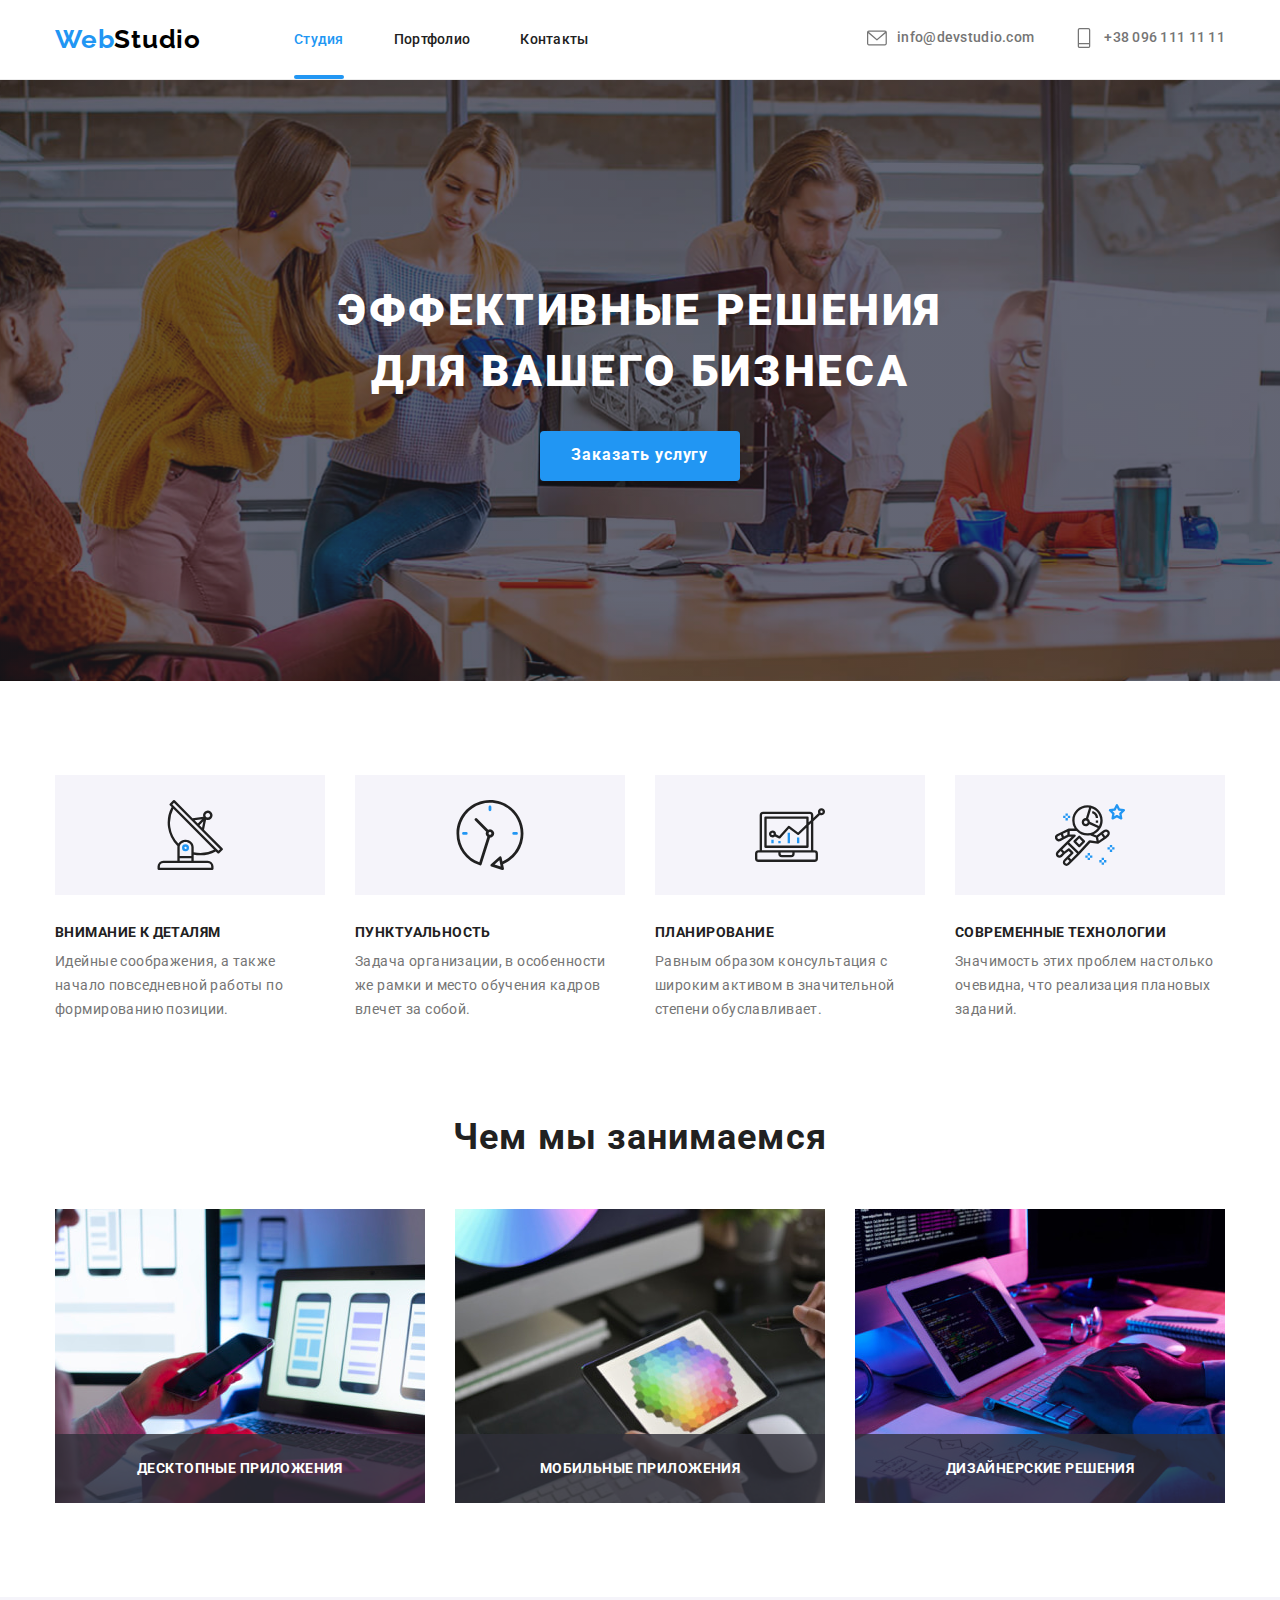
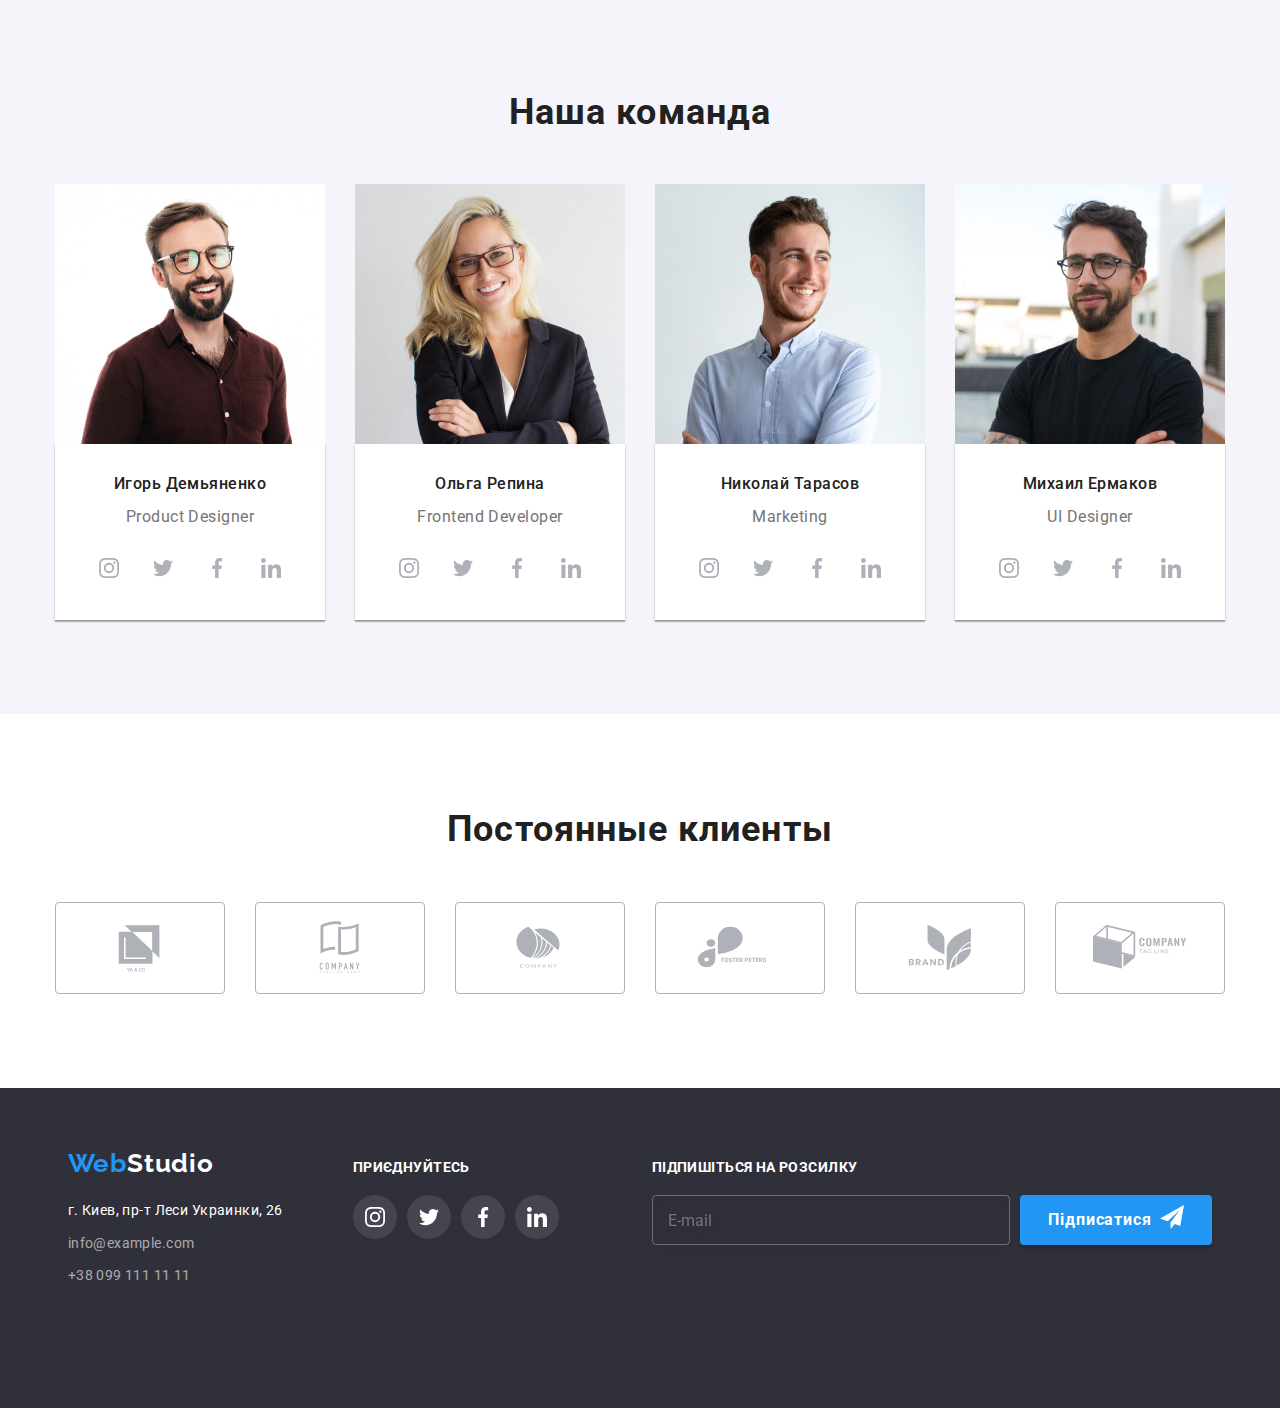
==== commit cdaf75dc: "ready_hm_21_08" ====
--- a/index.html
+++ b/index.html
@@ -21,7 +21,7 @@
     <!--Normalize End-->
 
     <link rel="stylesheet" href="./css/main.min.css" />
-    <link rel="stylesheet" href="./css/styles.css" />
+    
   </head>
 
   <body>
@@ -77,7 +77,7 @@
       <!-- Hero section -->
       <section class="hero overlay">
         <div class="container hero__container">
-          <h1 class="hero__title">Эффективные решения для вашего бизнеса</h1>
+          <h1 class="hero__title">Эффективные решения <br> для вашего бизнеса</h1>
           <button class="hero__btn" type="button" data-modal-open>Заказать услугу</button>
         </div>
       </section>
@@ -203,7 +203,7 @@
                   ./image/team/w/img-team-1-708.jpg 708w,
                   ./image/team/w/img-team-1-900.jpg 900w
                 "
-                sizes="(min-width: 1200px) 270px, (min-width: 768px) 354px, 100vw,"
+                sizes="(min-width: 1200px) 270px, (min-width: 768px) 354px, 100vw"
                 src="./image/team/w/img-team-1-270.jpg"
                 width="450"
                 height="260"
@@ -278,7 +278,7 @@
                   ./image/team/w/img-team-2-708.jpg 708w,
                   ./image/team/w/img-team-2-900.jpg 900w
                 "
-                sizes="(min-width: 1200px) 270px, (min-width: 768px) 354px, 100vw,"
+                sizes="(min-width: 1200px) 270px, (min-width: 768px) 354px, 100vw"
                 src="./image/team/w/img-team-2-270.jpg"
                 width="450"
                 height="260"
@@ -353,7 +353,7 @@
                   ./image/team/w/img-team-3-708.jpg 708w,
                   ./image/team/w/img-team-3-900.jpg 900w
                 "
-                sizes="(min-width: 1200px) 270px, (min-width: 768px) 354px, 100vw,"
+                sizes="(min-width: 1200px) 270px, (min-width: 768px) 354px, 100vw"
                 src="./image/team/w/img-team-1-270.jpg"
                 width="450"
                 height="260"
@@ -428,7 +428,7 @@
                   ./image/team/w/img-team-4-708.jpg 708w,
                   ./image/team/w/img-team-4-900.jpg 900w
                 "
-                sizes="(min-width: 1200px) 270px, (min-width: 768px) 354px, 100vw,"
+                sizes="(min-width: 1200px) 270px, (min-width: 768px) 354px, 100vw"
                 src="./image/team/w/img-team-1-270.jpg"
                 width="450"
                 height="260"
--- a/css/main.min.css
+++ b/css/main.min.css
@@ -1 +1 @@
-:root{--main-font: "Roboto", sans-serif;--secondary-font: "Raleway", sans-serif;--main-txt-cl: #212121;--accent-txt-cl: #757575;--link-txt-cl: #2196f3;--dark-bg-color: #2f303a;--animation: 250ms cubic-bezier(0.4, 0, 0.2, 1)}.visually-hidden{position:absolute;white-space:nowrap;width:1px;height:1px;overflow:hidden;border:0;padding:0;clip:rect(0 0 0 0);-webkit-clip-path:inset(50%);clip-path:inset(50%);margin:-1px}body{font-family:var(--main-font);color:var(--main-txt-cl)}h1,h2,h3,h4,h5,h6,p{margin:0}img{display:block;max-width:100%;height:auto;-o-object-fit:cover;object-fit:cover;-o-object-position:center;object-position:center}.link{text-decoration:none;color:currentColor}.list{list-style:none;padding:0}.container{padding-left:15px;padding-right:15px;margin-left:auto;margin-right:auto}@media screen and (min-width: 480px){.container{max-width:480px}}@media screen and (min-width: 768px){.container{max-width:768px}}@media screen and (min-width: 1200px){.container{max-width:1200px}}.logo-text-second-black{font-family:var(--secondary-font);font-weight:700;font-size:26px;line-height:1.2;letter-spacing:.03em;color:#000}.logo-text{font-family:var(--secondary-font);font-weight:700;font-size:26px;line-height:1.2;letter-spacing:.03em;color:var(--link-txt-cl)}.logo-text-second-white{font-family:var(--secondary-font);font-weight:700;font-size:26px;line-height:1.2;letter-spacing:.03em;color:#fff}.second-title{color:var(--main-txt-cl);font-weight:700;font-size:28px;line-height:1.2;text-align:center;letter-spacing:.03em;margin-bottom:50px}@media screen and (min-width: 1200px){.second-title{font-size:36px}}.socials{display:-webkit-box;display:-ms-flexbox;display:flex;-webkit-box-align:center;-ms-flex-align:center;align-items:center;-webkit-box-pack:center;-ms-flex-pack:center;justify-content:center;gap:10px;margin-top:16px}.socials-link{display:-webkit-box;display:-ms-flexbox;display:flex;-webkit-box-align:center;-ms-flex-align:center;align-items:center;-webkit-box-pack:center;-ms-flex-pack:center;justify-content:center;width:44px;height:44px;color:#afb1b8;background-color:#fff;border-radius:50%;-webkit-transition:background-color var(--animation);transition:background-color var(--animation)}.socials-link:hover,.socials-link:focus{background-color:var(--link-txt-cl)}.socials-icon{fill:currentColor;-webkit-transition:fill var(--animation);transition:fill var(--animation)}.socials-link:hover .socials-icon{fill:#fff}.socials-link:focus .socials-icon{fill:#fff}.backdrop{position:fixed;top:0;left:0;width:100%;height:100%;z-index:1000;background-color:rgba(0,0,0,.2);opacity:1;visibility:visible;pointer-events:initial;-webkit-transition:opacity 250ms ease-out,visibility 250ms ease-out;transition:opacity 250ms ease-out,visibility 250ms ease-out}.backdrop.is-hidden{opacity:0;visibility:hidden;pointer-events:none}.modal{position:absolute;top:50%;left:50%;-webkit-transform:translate(-50%, -50%) scale(1) rotate(0);transform:translate(-50%, -50%) scale(1) rotate(0);width:450px;height:609px;padding:50px 30px;background:#fff;border-radius:4px;-webkit-box-shadow:0px 1px 3px rgba(0,0,0,.12),0px 1px 1px rgba(0,0,0,.14),0px 2px 1px rgba(0,0,0,.2);box-shadow:0px 1px 3px rgba(0,0,0,.12),0px 1px 1px rgba(0,0,0,.14),0px 2px 1px rgba(0,0,0,.2)}@media screen and (min-width: 1200px){.modal{width:530px;height:581px}}.modal-btn{position:absolute;top:10px;right:10px;display:-webkit-box;display:-ms-flexbox;display:flex;-webkit-box-align:center;-ms-flex-align:center;align-items:center;-webkit-box-pack:center;-ms-flex-pack:center;justify-content:center;width:30px;height:30px;padding:0;border-radius:50%;background-color:rgba(0,0,0,0);border:1px solid rgba(0,0,0,.1);cursor:pointer;-webkit-transition:fill var(--animation);transition:fill var(--animation)}.modal-btn:hover,.modal-btn:focus{fill:var(--link-txt-cl)}.register-form{text-align:center}.register-form-title{display:block;-webkit-box-align:center;-ms-flex-align:center;align-items:center;margin-bottom:12px;font-weight:700;font-size:20px;line-height:1.5;text-align:center;letter-spacing:.03em;color:var(--main-txt-cl)}@media screen and (min-width: 1200px){.register-form-title{line-height:1.15}}.register-form-group{display:-webkit-box;display:-ms-flexbox;display:flex;-webkit-box-orient:vertical;-webkit-box-direction:normal;-ms-flex-direction:column;flex-direction:column}.register-form-wrap{position:relative;display:block;margin-bottom:10px}.register-form-wrap:last-child{margin-bottom:0}.register-form-label{display:block;text-align:left;margin-bottom:4px;font-size:12px;line-height:.85;letter-spacing:.01em;color:#757575}.register-form-input{width:100%;border:1px solid rgba(33,33,33,.2);border-radius:4px;padding:12px;padding-left:42px;outline:rgba(0,0,0,0);cursor:pointer;-webkit-transition:border-color var(--animation);transition:border-color var(--animation)}.register-form-input:hover,.register-form-input:focus-within{border-color:var(--link-txt-cl)}.register-form-input:hover+.register-form-icon,.register-form-input:focus-within+.register-form-icon{fill:var(--link-txt-cl)}.register-form-message{width:100%;border:1px solid rgba(33,33,33,.2);border-radius:4px;padding:12px;padding-left:42px;outline:rgba(0,0,0,0);cursor:pointer;-webkit-transition:border-color var(--animation);transition:border-color var(--animation)}.register-form-message:hover,.register-form-message:focus-within{border-color:var(--link-txt-cl)}.register-form-message{height:120px;width:100%;resize:none;margin-bottom:20px;padding:12px 16px}.register-form-message::-webkit-input-placeholder{font-size:12px;line-height:1.16;letter-spacing:.01em;color:rgba(117,117,117,.5)}.register-form-message::-moz-placeholder{font-size:12px;line-height:1.16;letter-spacing:.01em;color:rgba(117,117,117,.5)}.register-form-message:-ms-input-placeholder{font-size:12px;line-height:1.16;letter-spacing:.01em;color:rgba(117,117,117,.5)}.register-form-message::-ms-input-placeholder{font-size:12px;line-height:1.16;letter-spacing:.01em;color:rgba(117,117,117,.5)}.register-form-message::placeholder{font-size:12px;line-height:1.16;letter-spacing:.01em;color:rgba(117,117,117,.5)}.register-form-icon{position:absolute;top:55%;left:3%;-webkit-transition:fill var(--animation);transition:fill var(--animation)}.register-form-agreement{display:-webkit-box;display:-ms-flexbox;display:flex;-webkit-box-align:center;-ms-flex-align:center;align-items:center;-webkit-box-pack:center;-ms-flex-pack:center;justify-content:center;gap:8px;margin-bottom:30px}.register-form-agreement-text{font-size:12px;line-height:1.16;letter-spacing:.03em;color:#757575;-webkit-user-select:none;-moz-user-select:none;-ms-user-select:none;user-select:none;text-underline-position:under}@media screen and (min-width: 1200px){.register-form-agreement-text{font-size:14px;line-height:1.71}}.register-form-agreement-link{color:var(--link-txt-cl)}.register-checkbox:checked+.register-icon .register-icon-uncheck{opacity:0;-webkit-transition:opacity var(--animation);transition:opacity var(--animation)}.register-icon-check{opacity:0;-webkit-transition:opacity var(--animation);transition:opacity var(--animation)}.register-checkbox:checked+.register-icon .register-icon-check{opacity:1}.register-form-agreement:focus-within>.register-icon{outline:2px solid #212121;border-radius:2px}.register-form-btn{display:-webkit-inline-box;display:-ms-inline-flexbox;display:inline-flex;-webkit-box-align:center;-ms-flex-align:center;align-items:center;-webkit-box-pack:center;-ms-flex-pack:center;justify-content:center;padding:10px 52px;background-color:#2196f3;-webkit-box-shadow:0px 4px 4px rgba(0,0,0,.15);box-shadow:0px 4px 4px rgba(0,0,0,.15);border-radius:4px;border:none;cursor:pointer;color:#fff;font-weight:700;font-size:16px;line-height:1.8}.register-form-btn:hover,.register-form-btn:focus{background-color:#188ce8}.menu-btn{margin-left:auto;display:-webkit-inline-box;display:-ms-inline-flexbox;display:inline-flex;-webkit-box-align:center;-ms-flex-align:center;align-items:center;-webkit-box-pack:center;-ms-flex-pack:center;justify-content:center;width:40px;height:40px;padding:0;background-color:rgba(0,0,0,0);border:none;cursor:pointer}@media screen and (min-width: 768px){.menu-btn{display:none}}.menu-overlay .menu-btn{position:absolute;top:48px;right:30px}.menu-overlay{position:fixed;top:0;left:0;z-index:100;width:100%;height:100%;background:#fff;-webkit-box-shadow:0px 4px 8px rgba(0,0,0,.04),0px 2px 4px rgba(0,0,0,.08),0px 1px 3px rgba(0,0,0,.16);box-shadow:0px 4px 8px rgba(0,0,0,.04),0px 2px 4px rgba(0,0,0,.08),0px 1px 3px rgba(0,0,0,.16)}@media screen and (min-width: 768px){.menu-overlay{display:none}}.menu-overlay.is-hidden{opacity:0;pointer-events:none;visibility:hidden}.menu-overlay.is-open{opacity:1;visibility:visible;pointer-events:initial}.menu-container{display:-webkit-box;display:-ms-flexbox;display:flex;-webkit-box-orient:vertical;-webkit-box-direction:normal;-ms-flex-direction:column;flex-direction:column;margin-left:auto;max-width:100%;height:100%;background-color:#fff;padding:48px 40px;-webkit-transform:translateX(100%);transform:translateX(100%);-webkit-transition:-webkit-transform var(--animation);transition:-webkit-transform var(--animation);transition:transform var(--animation);transition:transform var(--animation), -webkit-transform var(--animation)}.menu-overlay.is-open .menu-container{-webkit-transform:translateX(0);transform:translateX(0)}.mobile-nav{margin-bottom:auto}.mobile-contacts{margin-bottom:64px;display:-webkit-box;display:-ms-flexbox;display:flex;-webkit-box-orient:vertical;-webkit-box-direction:normal;-ms-flex-direction:column;flex-direction:column}.mobile-link{font-weight:500;font-size:40px;line-height:1.17;letter-spacing:.02em;color:#212121}.mobile-nav-item:not(:last-child){margin-bottom:24px}.mobile-contacts-link{font-weight:500;font-size:24px;line-height:1.16;letter-spacing:.02em;color:#757575}.menu-phone{font-weight:500;font-size:34px;line-height:1.17;letter-spacing:.02em;color:#2196f3}.mobile-contacts-item:not(:last-child){margin-bottom:32px}.mobile-socilas{display:-webkit-box;display:-ms-flexbox;display:flex;-ms-flex-wrap:wrap;flex-wrap:wrap;gap:10px}.mobile-socilas-link{font-weight:500;font-size:18px;line-height:1.2;letter-spacing:.02em;color:#2196f3}.mobile-socilas-item:not(:last-child) .mobile-socilas-link{display:-webkit-box;display:-ms-flexbox;display:flex;padding-right:10px;border-right:1px solid rgba(33,33,33,.2)}.header{border-bottom:1px solid #ececec}.header__container{display:-webkit-box;display:-ms-flexbox;display:flex;-webkit-box-align:center;-ms-flex-align:center;align-items:center}.header__logo{margin-right:88px;padding-top:32px;padding-bottom:32px}@media screen and (min-width: 768px){.header__logo{padding-top:0;padding-bottom:0}}@media screen and (min-width: 1200px){.header__logo{margin-right:93px;padding-top:32px;padding-bottom:32px}}.nav{display:none;margin-right:auto}@media screen and (min-width: 768px){.nav{display:-webkit-box;display:-ms-flexbox;display:flex;-webkit-box-align:center;-ms-flex-align:center;align-items:center;-webkit-box-pack:center;-ms-flex-pack:center;justify-content:center;margin-right:auto}}.nav__list{display:-webkit-box;display:-ms-flexbox;display:flex;margin-top:0;margin-bottom:0}.nav__item{margin-right:50px}.nav__item:last-child{margin-right:0}.nav__list--item{padding-top:32px;padding-bottom:32px;display:block}.nav__link{font-weight:500;font-size:14px;line-height:1.1;letter-spacing:.02em;color:var(--main-txt-cl);-webkit-transition:color var(--animation);transition:color var(--animation)}.nav__link:hover,.nav__link:focus{color:var(--link-txt-cl)}.nav__link--current{position:relative;color:var(--link-txt-cl)}.nav__link--current::after{content:"";position:absolute;bottom:0px;left:0;display:block;width:100%;height:4px;border-radius:2px;background-color:var(--link-txt-cl)}.header__contacts{display:none}@media screen and (min-width: 768px){.header__contacts{display:block;gap:10px}}@media screen and (min-width: 1200px){.header__contacts{display:-webkit-box;display:-ms-flexbox;display:flex;-ms-flex-wrap:wrap;flex-wrap:wrap;-webkit-box-align:center;-ms-flex-align:center;align-items:center;-webkit-box-pack:center;-ms-flex-pack:center;justify-content:center;margin-top:0;margin-bottom:0}}.header__contacts .link{font-weight:500;font-size:14px;line-height:1.1;letter-spacing:.02em;color:#757575;-webkit-transition:color var(--animation);transition:color var(--animation)}@media screen and (min-width: 1200px){.header__contacts__item:last-child{margin-bottom:0px;margin-left:30px}}.header__contacts .link:hover,.link:focus{color:var(--link-txt-cl)}.header__contacts__link{display:-webkit-inline-box;display:-ms-inline-flexbox;display:inline-flex;-webkit-box-align:center;-ms-flex-align:center;align-items:center}.header__contacts__icon{margin-right:10px;fill:currentColor}.hero{background-color:var(--dark-bg-color);padding-top:200px;padding-bottom:200px}.hero__container{-webkit-box-align:center;-ms-flex-align:center;align-items:center}.overlay{max-width:1600px;margin-left:auto;margin-right:auto;background-position:center;background-image:-webkit-gradient(linear, left top, right top, from(rgba(47, 48, 58, 0.4)), to(rgba(47, 48, 58, 0.4))),url("../image/background/Back-img@1x_sm.png");background-image:linear-gradient(to right, rgba(47, 48, 58, 0.4), rgba(47, 48, 58, 0.4)),url("../image/background/Back-img@1x_sm.png")}@media(min-device-pixel-ratio: 2),(-webkit-min-device-pixel-ratio: 2),(min-resolution: 192dpi),(min-resolution: 2dppx){.overlay{background-image:-webkit-gradient(linear, left top, right top, from(rgba(47, 48, 58, 0.4)), to(rgba(47, 48, 58, 0.4))),url("../image/background/Back-img@2x_sm.png");background-image:linear-gradient(to right, rgba(47, 48, 58, 0.4), rgba(47, 48, 58, 0.4)),url("../image/background/Back-img@2x_sm.png")}}@media screen and (min-width: 768px){.overlay{background-image:-webkit-gradient(linear, left top, right top, from(rgba(47, 48, 58, 0.4)), to(rgba(47, 48, 58, 0.4))),url("../image/background/Back-img@1x_md.png");background-image:linear-gradient(to right, rgba(47, 48, 58, 0.4), rgba(47, 48, 58, 0.4)),url("../image/background/Back-img@1x_md.png")}}@media screen and (min-width: 768px)and (min-device-pixel-ratio: 2),screen and (min-width: 768px)and (-webkit-min-device-pixel-ratio: 2),screen and (min-width: 768px)and (min-resolution: 192dpi),screen and (min-width: 768px)and (min-resolution: 2dppx){.overlay{background-image:-webkit-gradient(linear, left top, right top, from(rgba(47, 48, 58, 0.4)), to(rgba(47, 48, 58, 0.4))),url("../image/background/Back-img@2x_md.png");background-image:linear-gradient(to right, rgba(47, 48, 58, 0.4), rgba(47, 48, 58, 0.4)),url("../image/background/Back-img@2x_md.png")}}@media screen and (min-width: 768px){.overlay{background-image:-webkit-gradient(linear, left top, right top, from(rgba(47, 48, 58, 0.4)), to(rgba(47, 48, 58, 0.4))),url("../image/background/Back-img@1x_lg.png");background-image:linear-gradient(to right, rgba(47, 48, 58, 0.4), rgba(47, 48, 58, 0.4)),url("../image/background/Back-img@1x_lg.png")}}@media screen and (min-width: 768px)and (min-device-pixel-ratio: 2),screen and (min-width: 768px)and (-webkit-min-device-pixel-ratio: 2),screen and (min-width: 768px)and (min-resolution: 192dpi),screen and (min-width: 768px)and (min-resolution: 2dppx){.overlay{background-image:-webkit-gradient(linear, left top, right top, from(rgba(47, 48, 58, 0.4)), to(rgba(47, 48, 58, 0.4))),url("../image/background/Back-img@2x_lg.png");background-image:linear-gradient(to right, rgba(47, 48, 58, 0.4), rgba(47, 48, 58, 0.4)),url("../image/background/Back-img@2x_lg.png")}}.hero__title{max-width:696px;margin-left:auto;margin-right:auto;margin-bottom:30px;font-weight:900;font-size:26px;line-height:42px;text-align:center;letter-spacing:.06em;text-transform:uppercase;color:#fff}@media screen and (min-width: 1200px){.hero__title{font-size:44px;line-height:60px}}.hero__btn{display:-webkit-box;display:-ms-flexbox;display:flex;min-width:200px;min-height:50px;padding:9px 31px;margin-left:auto;margin-right:auto;font-family:inherit;font-weight:700;font-size:16px;line-height:1.9;letter-spacing:.06em;color:#fff;background-color:var(--link-txt-cl);-webkit-box-shadow:0px 4px 4px rgba(0,0,0,.15);box-shadow:0px 4px 4px rgba(0,0,0,.15);border-radius:4px;border:none;cursor:pointer;-webkit-transition:background-color var(--animation);transition:background-color var(--animation)}.hero__btn:hover,.hero__btn:focus{background-color:#188ce8}.features{padding-top:60px;padding-bottom:60px}@media screen and (min-width: 1200px){.features{padding-top:94px;padding-bottom:94px}}.features__list{margin-top:0;margin-bottom:0;display:-webkit-box;display:-ms-flexbox;display:flex;gap:30px;-ms-flex-wrap:wrap;flex-wrap:wrap}.features__item{width:450px}@media screen and (min-width: 768px){.features__item{width:354px}}@media screen and (min-width: 1200px){.features__item{width:270px}}.features__box{display:-webkit-box;display:-ms-flexbox;display:flex;-webkit-box-align:center;-ms-flex-align:center;align-items:center;-webkit-box-pack:center;-ms-flex-pack:center;justify-content:center;width:450px;height:120px;background-color:#f5f4fa}@media screen and (min-width: 768px){.features__box{width:354px}}@media screen and (min-width: 1200px){.features__box{width:270px}}.features__subtitle{margin-top:30px;margin-bottom:10px;text-align:center;color:var(--main-txt-cl);text-transform:uppercase;line-height:1.1;letter-spacing:.03em;font-size:14px}@media screen and (min-width: 768px){.features__subtitle{text-align:left}}@media screen and (min-width: 1200px){.features__subtitle{text-align:left}}.features__desc{color:var(--accent-txt-cl);font-size:14px;line-height:1.7;letter-spacing:.03em}.services{padding-bottom:94px}@media screen and (max-width: 1199px){.services{display:none}}.services__list{display:-webkit-box;display:-ms-flexbox;display:flex;gap:30px;margin-top:0;margin-bottom:0}.services__item{position:relative}.services__img-over{position:absolute;bottom:0;left:0;padding:27px 10px;width:100%;background-color:rgba(47,48,58,.8)}.services__img-title{font-weight:700;font-size:14px;line-height:1.1;text-align:center;letter-spacing:.03em;text-transform:uppercase;color:#fff}.team{background:#f5f4fa;padding-top:60px;padding-bottom:60px}@media screen and (min-width: 1200px){.team{padding-top:94px;padding-bottom:94px}}.team__list{display:-webkit-box;display:-ms-flexbox;display:flex;-ms-flex-wrap:wrap;flex-wrap:wrap;gap:30px;margin-top:0;margin-bottom:0}.team__item{width:450px}@media screen and (min-width: 768px){.team__item{width:354px}}@media screen and (min-width: 1200px){.team__item{width:270px}}.team__wrapper{padding-top:30px;padding-bottom:30px;padding-left:5px;padding-right:5px;border-top:none;background-color:#fff;-webkit-box-shadow:0px 1px 3px rgba(0,0,0,.12),0px 1px 1px rgba(0,0,0,.14),0px 2px 1px rgba(0,0,0,.2);box-shadow:0px 1px 3px rgba(0,0,0,.12),0px 1px 1px rgba(0,0,0,.14),0px 2px 1px rgba(0,0,0,.2)}.team__subtitle{font-weight:500;font-size:16px;line-height:1.2;text-align:center;letter-spacing:.03em;color:var(--main-txt-cl);margin-bottom:10px}.team__desc-about{color:var(--accent-txt-cl);font-size:16px;line-height:1.7;letter-spacing:.03em;text-align:center}.footer{background-color:var(--dark-bg-color);padding-top:60px;padding-bottom:60px}.footer__section{display:block;text-align:center;-webkit-box-pack:center;-ms-flex-pack:center;justify-content:center}@media screen and (min-width: 768px){.footer__section{display:-webkit-box;display:-ms-flexbox;display:flex;-webkit-box-align:baseline;-ms-flex-align:baseline;align-items:baseline;-ms-flex-wrap:wrap;flex-wrap:wrap}}@media screen and (min-width: 1200px){.footer__section{text-align:left}}.footer__logo{margin-right:0}.footer__contacts{margin-bottom:60px;text-align:center}@media screen and (min-width: 1200px){.footer__contacts{text-align:left}}@media screen and (min-width: 768px){.footer__contacts{margin-right:70px}}.footer__contacts-adress{font-style:normal;margin-top:20px}.footer__item{margin-top:0;margin-bottom:0;-webkit-transition:color var(--animation);transition:color var(--animation)}.footer__list{margin-bottom:9px}.footer__list:last-child{margin-bottom:0}.contacts-adress{font-size:14px;line-height:1.7;letter-spacing:.03em;color:#fff;margin-top:20px}.contacts-email,.contacts-phone{font-size:14px;line-height:1.7;letter-spacing:.03em;color:rgba(255,255,255,.6);margin-bottom:9px}.footer-item .link{-webkit-transition:color var(--animation);transition:color var(--animation)}.footer-item .link:hover,.link:focus{color:var(--link-txt-cl)}.footer__connect{display:-webkit-box;display:-ms-flexbox;display:flex;gap:10px;margin-top:20px;margin-bottom:0;text-align:center;-webkit-box-pack:center;-ms-flex-pack:center;justify-content:center}@media screen and (min-width: 480px){.footer__connect{margin-bottom:60px}}.footer-text{font-weight:700;font-size:14px;line-height:1.1;letter-spacing:.03em;text-transform:uppercase;color:#fff}.footer__connect-link{display:-webkit-box;display:-ms-flexbox;display:flex;-webkit-box-align:center;-ms-flex-align:center;align-items:center;-webkit-box-pack:center;-ms-flex-pack:center;justify-content:center;width:44px;height:44px;border-radius:50%;background-color:rgba(255,255,255,.1);-webkit-transition:background-color var(--animation);transition:background-color var(--animation)}.footer__connect-link:hover,.footer__connect-link:focus{background-color:var(--link-txt-cl)}.footer-icon{fill:#fff}.footer__connect-link:hover,.footer__connect-link:focus .footer-icon{fill:#fff}.container-footer{display:block;-webkit-box-pack:center;-ms-flex-pack:center;justify-content:center}@media screen and (min-width: 1200px){.container-footer{display:-webkit-box;display:-ms-flexbox;display:flex;-webkit-box-align:end;-ms-flex-align:end;align-items:flex-end}}@media screen and (min-width: 1200px){.footer-form{margin-left:93px;margin-right:10px}}.footer-text{margin-bottom:20px}.footer-imput{width:450px;height:50px;padding:15px;background-color:rgba(0,0,0,0);border:1px solid rgba(255,255,255,.3);-webkit-filter:drop-shadow(0px 4px 4px rgba(0, 0, 0, 0.15));filter:drop-shadow(0px 4px 4px rgba(0, 0, 0, 0.15));border-radius:4px;color:#fff;-webkit-transition:border-color var(--animation);transition:border-color var(--animation)}@media screen and (min-width: 1200px){.footer-imput{width:358px}}.footer-imput:hover,.footer-imput:focus-within{border-color:var(--link-txt-cl)}.footer-button{display:-webkit-box;display:-ms-flexbox;display:flex;text-align:center;-webkit-box-pack:center;-ms-flex-pack:center;justify-content:center;padding:10px 28px;gap:8px;font-family:inherit;font-weight:700;font-size:16px;line-height:1.9;letter-spacing:.06em;color:#fff;background-color:var(--link-txt-cl);-webkit-box-shadow:0px 4px 4px rgba(0,0,0,.15);box-shadow:0px 4px 4px rgba(0,0,0,.15);border-radius:4px;border:none;cursor:pointer;-webkit-transition:background-color var(--animation);transition:background-color var(--animation)}@media screen and (max-width: 1199px){.footer-button{margin-left:auto;margin-right:auto;margin-top:20px}}.footer-button:hover,.footer-button:focus{background-color:#188ce8}.footer-icon-button{fill:#fff}.clients{padding-top:60px;padding-bottom:60px}@media screen and (min-width: 1200px){.clients{padding-top:94px;padding-bottom:94px}}.clients__list{display:-webkit-box;display:-ms-flexbox;display:flex;-ms-flex-wrap:wrap;flex-wrap:wrap;-webkit-box-align:center;-ms-flex-align:center;align-items:center;-webkit-box-pack:center;-ms-flex-pack:center;justify-content:center;gap:30px;margin-top:50px;margin-top:0;margin-bottom:0}.clients__item{height:92px;width:210px}@media screen and (min-width: 768px){.clients__item{width:226px}}@media screen and (min-width: 1200px){.clients__item{width:170px}}.clients__link{display:-webkit-box;display:-ms-flexbox;display:flex;-webkit-box-align:center;-ms-flex-align:center;align-items:center;-webkit-box-pack:center;-ms-flex-pack:center;justify-content:center;height:92px;width:210px;border:1px solid #afb1b8;border-radius:4px;-webkit-transition:border-color var(--animation);transition:border-color var(--animation)}@media screen and (min-width: 768px){.clients__link{width:226px}}@media screen and (min-width: 1200px){.clients__link{width:170px}}.clients__link:hover,.clients__link:focus{border-color:var(--link-txt-cl)}.clients__link:focus .clients-icon{fill:var(--link-txt-cl)}.clients__link:hover .clients-icon{fill:var(--link-txt-cl)}.clients-icon{fill:#afb1b8;-webkit-transition:fill var(--animation);transition:fill var(--animation)}.functional{padding-top:60px;padding-bottom:60px}@media screen and (min-width: 1200px){.functional{padding-top:94px;padding-bottom:94px}}.functional__project{display:-webkit-box;display:-ms-flexbox;display:flex;gap:8px;-ms-flex-wrap:wrap;flex-wrap:wrap;-webkit-box-pack:start;-ms-flex-pack:start;justify-content:flex-start;margin-top:0;margin-bottom:50px}@media screen and (min-width: 768px){.functional__project{-webkit-box-pack:center;-ms-flex-pack:center;justify-content:center}}.functional__btn-project{font-family:inherit;color:var(--main-txt-cl);font-weight:500;font-size:16px;line-height:1.6;text-align:center;letter-spacing:.03em;cursor:pointer;background-color:#f5f4fa;border-radius:4px;border:none;padding-left:22px;padding-right:22px;padding-top:6px;padding-bottom:6px;-webkit-transition:color var(--animation),background-color var(--animation),-webkit-box-shadow var(--animation);transition:color var(--animation),background-color var(--animation),-webkit-box-shadow var(--animation);transition:color var(--animation),background-color var(--animation),box-shadow var(--animation);transition:color var(--animation),background-color var(--animation),box-shadow var(--animation),-webkit-box-shadow var(--animation)}.functional__btn-project:hover,.functional__btn-project:focus{color:#fff;background-color:var(--link-txt-cl);-webkit-box-shadow:0px 3px 1px rgba(0,0,0,.1),0px 1px 2px rgba(0,0,0,.08),0px 2px 2px rgba(0,0,0,.12);box-shadow:0px 3px 1px rgba(0,0,0,.1),0px 1px 2px rgba(0,0,0,.08),0px 2px 2px rgba(0,0,0,.12)}.functional__btn-project--current{color:#fff;background-color:var(--link-txt-cl)}.functional__about{display:-webkit-box;display:-ms-flexbox;display:flex;-ms-flex-wrap:wrap;flex-wrap:wrap;margin-top:0;margin-bottom:0;gap:30px}.functional__about-link{display:block;-webkit-transition:-webkit-box-shadow var(--animation);transition:-webkit-box-shadow var(--animation);transition:box-shadow var(--animation);transition:box-shadow var(--animation), -webkit-box-shadow var(--animation)}.functional__about-link:hover,.functional__about-link:focus{color:#fff;background-color:var(--link-txt-cl)}.functional__about-link:hover,.functional__about-link:focus{-webkit-box-shadow:0px 1px 1px rgba(0,0,0,.12),0px 4px 4px rgba(0,0,0,.06),1px 4px 6px rgba(0,0,0,.16);box-shadow:0px 1px 1px rgba(0,0,0,.12),0px 4px 4px rgba(0,0,0,.06),1px 4px 6px rgba(0,0,0,.16)}.functional__about-link:hover .overlay-project{-webkit-transform:translateY(-100%);transform:translateY(-100%)}.project-wrapper{padding-top:20px;padding-bottom:20px;padding-left:24px;padding-right:24px;border-top:none;background:#fff;border:1px solid #eee}.project-thumb{position:relative;overflow:hidden}.project-image{width:450px;height:294px}@media screen and (min-width: 768px){.project-image{width:354px}}@media screen and (min-width: 1200px){.project-image{width:370px}}.overlay-project{position:absolute;background-color:var(--link-txt-cl);padding:63px 24px;-webkit-transform:translateY(0);transform:translateY(0);-webkit-transition:-webkit-transform var(--animation);transition:-webkit-transform var(--animation);transition:transform var(--animation);transition:transform var(--animation), -webkit-transform var(--animation)}.overlay-project-text{font-size:18px;color:#fff;letter-spacing:.03em;line-height:1.5;display:-webkit-box;display:-ms-flexbox;display:flex;-webkit-box-align:center;-ms-flex-align:center;align-items:center;-webkit-box-pack:center;-ms-flex-pack:center;justify-content:center;width:100%;height:100%}.projects-item{font-weight:700;font-size:18px;line-height:2;letter-spacing:.06em;color:var(--main-txt-cl);margin-bottom:4px}.projects-about{font-size:16px;line-height:1.9;color:var(--accent-txt-cl)}/*# sourceMappingURL=main.min.css.map */+:root{--main-font: "Roboto", sans-serif;--secondary-font: "Raleway", sans-serif;--main-txt-cl: #212121;--accent-txt-cl: #757575;--link-txt-cl: #2196f3;--dark-bg-color: #2f303a;--animation: 250ms cubic-bezier(0.4, 0, 0.2, 1)}.visually-hidden{position:absolute;white-space:nowrap;width:1px;height:1px;overflow:hidden;border:0;padding:0;clip:rect(0 0 0 0);-webkit-clip-path:inset(50%);clip-path:inset(50%);margin:-1px}body{font-family:var(--main-font);color:var(--main-txt-cl)}h1,h2,h3,h4,h5,h6,p{margin:0}img{display:block;max-width:100%;height:auto;-o-object-fit:cover;object-fit:cover;-o-object-position:center;object-position:center}.link{text-decoration:none;color:currentColor}.list{list-style:none;padding:0}.container{padding-left:15px;padding-right:15px;margin-left:auto;margin-right:auto}@media screen and (min-width: 480px){.container{max-width:480px}}@media screen and (min-width: 768px){.container{max-width:768px}}@media screen and (min-width: 1200px){.container{max-width:1200px}}.logo-text-second-black{font-family:var(--secondary-font);font-weight:700;font-size:26px;line-height:1.2;letter-spacing:.03em;color:#000}.logo-text{font-family:var(--secondary-font);font-weight:700;font-size:26px;line-height:1.2;letter-spacing:.03em;color:var(--link-txt-cl)}.logo-text-second-white{font-family:var(--secondary-font);font-weight:700;font-size:26px;line-height:1.2;letter-spacing:.03em;color:#fff}.second-title{color:var(--main-txt-cl);font-weight:700;font-size:28px;line-height:1.2;text-align:center;letter-spacing:.03em;margin-bottom:50px}@media screen and (min-width: 1200px){.second-title{font-size:36px}}.socials{display:-webkit-box;display:-ms-flexbox;display:flex;-webkit-box-align:center;-ms-flex-align:center;align-items:center;-webkit-box-pack:center;-ms-flex-pack:center;justify-content:center;gap:10px;margin-top:16px}.socials-link{display:-webkit-box;display:-ms-flexbox;display:flex;-webkit-box-align:center;-ms-flex-align:center;align-items:center;-webkit-box-pack:center;-ms-flex-pack:center;justify-content:center;width:44px;height:44px;color:#afb1b8;background-color:#fff;border-radius:50%;-webkit-transition:background-color var(--animation);transition:background-color var(--animation)}.socials-link:hover,.socials-link:focus{background-color:var(--link-txt-cl)}.socials-icon{fill:currentColor;-webkit-transition:fill var(--animation);transition:fill var(--animation)}.socials-link:hover .socials-icon{fill:#fff}.socials-link:focus .socials-icon{fill:#fff}.backdrop{position:fixed;top:0;left:0;width:100%;height:100%;z-index:1000;background-color:rgba(0,0,0,.2);opacity:1;visibility:visible;pointer-events:initial;-webkit-transition:opacity 250ms ease-out,visibility 250ms ease-out;transition:opacity 250ms ease-out,visibility 250ms ease-out}.backdrop.is-hidden{opacity:0;visibility:hidden;pointer-events:none}.modal{position:absolute;top:50%;left:50%;-webkit-transform:translate(-50%, -50%) scale(1) rotate(0);transform:translate(-50%, -50%) scale(1) rotate(0);width:450px;height:609px;padding:50px 30px;background:#fff;border-radius:4px;-webkit-box-shadow:0px 1px 3px rgba(0,0,0,.12),0px 1px 1px rgba(0,0,0,.14),0px 2px 1px rgba(0,0,0,.2);box-shadow:0px 1px 3px rgba(0,0,0,.12),0px 1px 1px rgba(0,0,0,.14),0px 2px 1px rgba(0,0,0,.2)}@media screen and (min-width: 1200px){.modal{width:530px;height:581px}}.modal-btn{position:absolute;top:10px;right:10px;display:-webkit-box;display:-ms-flexbox;display:flex;-webkit-box-align:center;-ms-flex-align:center;align-items:center;-webkit-box-pack:center;-ms-flex-pack:center;justify-content:center;width:30px;height:30px;padding:0;border-radius:50%;background-color:rgba(0,0,0,0);border:1px solid rgba(0,0,0,.1);cursor:pointer;-webkit-transition:fill var(--animation);transition:fill var(--animation)}.modal-btn:hover,.modal-btn:focus{fill:var(--link-txt-cl)}.register-form{text-align:center}.register-form-title{display:block;-webkit-box-align:center;-ms-flex-align:center;align-items:center;margin-bottom:12px;font-weight:700;font-size:20px;line-height:1.5;text-align:center;letter-spacing:.03em;color:var(--main-txt-cl)}@media screen and (min-width: 1200px){.register-form-title{line-height:1.15}}.register-form-group{display:-webkit-box;display:-ms-flexbox;display:flex;-webkit-box-orient:vertical;-webkit-box-direction:normal;-ms-flex-direction:column;flex-direction:column}.register-form-wrap{position:relative;display:block;margin-bottom:10px}.register-form-wrap:last-child{margin-bottom:0}.register-form-label{display:block;text-align:left;margin-bottom:4px;font-size:12px;line-height:.85;letter-spacing:.01em;color:#757575}.register-form-input{width:100%;border:1px solid rgba(33,33,33,.2);border-radius:4px;padding:12px;padding-left:42px;outline:rgba(0,0,0,0);cursor:pointer;-webkit-transition:border-color var(--animation);transition:border-color var(--animation)}.register-form-input:hover,.register-form-input:focus-within{border-color:var(--link-txt-cl)}.register-form-input:hover+.register-form-icon,.register-form-input:focus-within+.register-form-icon{fill:var(--link-txt-cl)}.register-form-message{width:100%;border:1px solid rgba(33,33,33,.2);border-radius:4px;padding:12px;padding-left:42px;outline:rgba(0,0,0,0);cursor:pointer;-webkit-transition:border-color var(--animation);transition:border-color var(--animation)}.register-form-message:hover,.register-form-message:focus-within{border-color:var(--link-txt-cl)}.register-form-message{height:120px;width:100%;resize:none;margin-bottom:20px;padding:12px 16px}.register-form-message::-webkit-input-placeholder{font-size:12px;line-height:1.16;letter-spacing:.01em;color:rgba(117,117,117,.5)}.register-form-message::-moz-placeholder{font-size:12px;line-height:1.16;letter-spacing:.01em;color:rgba(117,117,117,.5)}.register-form-message:-ms-input-placeholder{font-size:12px;line-height:1.16;letter-spacing:.01em;color:rgba(117,117,117,.5)}.register-form-message::-ms-input-placeholder{font-size:12px;line-height:1.16;letter-spacing:.01em;color:rgba(117,117,117,.5)}.register-form-message::placeholder{font-size:12px;line-height:1.16;letter-spacing:.01em;color:rgba(117,117,117,.5)}.register-form-icon{position:absolute;top:55%;left:3%;-webkit-transition:fill var(--animation);transition:fill var(--animation)}.register-form-agreement{display:-webkit-box;display:-ms-flexbox;display:flex;-webkit-box-align:center;-ms-flex-align:center;align-items:center;-webkit-box-pack:center;-ms-flex-pack:center;justify-content:center;gap:8px;margin-bottom:30px}.register-form-agreement-text{font-size:12px;line-height:1.16;letter-spacing:.03em;color:#757575;-webkit-user-select:none;-moz-user-select:none;-ms-user-select:none;user-select:none;text-underline-position:under}@media screen and (min-width: 1200px){.register-form-agreement-text{font-size:14px;line-height:1.71}}.register-form-agreement-link{color:var(--link-txt-cl)}.register-checkbox:checked+.register-icon .register-icon-uncheck{opacity:0;-webkit-transition:opacity var(--animation);transition:opacity var(--animation)}.register-icon-check{opacity:0;-webkit-transition:opacity var(--animation);transition:opacity var(--animation)}.register-checkbox:checked+.register-icon .register-icon-check{opacity:1}.register-form-agreement:focus-within>.register-icon{outline:2px solid #212121;border-radius:2px}.register-form-btn{display:-webkit-inline-box;display:-ms-inline-flexbox;display:inline-flex;-webkit-box-align:center;-ms-flex-align:center;align-items:center;-webkit-box-pack:center;-ms-flex-pack:center;justify-content:center;padding:10px 52px;background-color:#2196f3;-webkit-box-shadow:0px 4px 4px rgba(0,0,0,.15);box-shadow:0px 4px 4px rgba(0,0,0,.15);border-radius:4px;border:none;cursor:pointer;color:#fff;font-weight:700;font-size:16px;line-height:1.8}.register-form-btn:hover,.register-form-btn:focus{background-color:#188ce8}.menu-btn{margin-left:auto;display:-webkit-inline-box;display:-ms-inline-flexbox;display:inline-flex;-webkit-box-align:center;-ms-flex-align:center;align-items:center;-webkit-box-pack:center;-ms-flex-pack:center;justify-content:center;width:40px;height:40px;padding:0;background-color:rgba(0,0,0,0);border:none;cursor:pointer}@media screen and (min-width: 768px){.menu-btn{display:none}}.menu-overlay .menu-btn{position:absolute;top:48px;right:30px}.menu-overlay{position:fixed;top:0;left:0;z-index:100;width:100%;height:100%;background:#fff;-webkit-box-shadow:0px 4px 8px rgba(0,0,0,.04),0px 2px 4px rgba(0,0,0,.08),0px 1px 3px rgba(0,0,0,.16);box-shadow:0px 4px 8px rgba(0,0,0,.04),0px 2px 4px rgba(0,0,0,.08),0px 1px 3px rgba(0,0,0,.16)}@media screen and (min-width: 768px){.menu-overlay{display:none}}.menu-overlay.is-hidden{opacity:0;pointer-events:none;visibility:hidden}.menu-overlay.is-open{opacity:1;visibility:visible;pointer-events:initial}.menu-container{display:-webkit-box;display:-ms-flexbox;display:flex;-webkit-box-orient:vertical;-webkit-box-direction:normal;-ms-flex-direction:column;flex-direction:column;margin-left:auto;max-width:100%;height:100%;background-color:#fff;padding:48px 40px;-webkit-transform:translateX(100%);transform:translateX(100%);-webkit-transition:-webkit-transform var(--animation);transition:-webkit-transform var(--animation);transition:transform var(--animation);transition:transform var(--animation), -webkit-transform var(--animation)}.menu-overlay.is-open .menu-container{-webkit-transform:translateX(0);transform:translateX(0)}.mobile-nav{margin-bottom:auto}.mobile-contacts{margin-bottom:64px;display:-webkit-box;display:-ms-flexbox;display:flex;-webkit-box-orient:vertical;-webkit-box-direction:normal;-ms-flex-direction:column;flex-direction:column}.mobile-link{font-weight:500;font-size:40px;line-height:1.17;letter-spacing:.02em;color:#212121}.mobile-nav-item:not(:last-child){margin-bottom:24px}.mobile-contacts-link{font-weight:500;font-size:24px;line-height:1.16;letter-spacing:.02em;color:#757575}.menu-phone{font-weight:500;font-size:34px;line-height:1.17;letter-spacing:.02em;color:#2196f3}.mobile-contacts-item:not(:last-child){margin-bottom:32px}.mobile-socilas{display:-webkit-box;display:-ms-flexbox;display:flex;-ms-flex-wrap:wrap;flex-wrap:wrap;gap:10px}.mobile-socilas-link{font-weight:500;font-size:18px;line-height:1.2;letter-spacing:.02em;color:#2196f3}.mobile-socilas-item:not(:last-child) .mobile-socilas-link{display:-webkit-box;display:-ms-flexbox;display:flex;padding-right:10px;border-right:1px solid rgba(33,33,33,.2)}.header{border-bottom:1px solid #ececec}.header__container{display:-webkit-box;display:-ms-flexbox;display:flex;-webkit-box-align:center;-ms-flex-align:center;align-items:center}.header__logo{margin-right:88px;padding-top:32px;padding-bottom:32px}@media screen and (min-width: 768px){.header__logo{padding-top:0;padding-bottom:0}}@media screen and (min-width: 1200px){.header__logo{margin-right:93px;padding-top:0;padding-bottom:0}}.nav{display:none;margin-right:auto}@media screen and (min-width: 768px){.nav{display:-webkit-box;display:-ms-flexbox;display:flex;-webkit-box-align:center;-ms-flex-align:center;align-items:center;-webkit-box-pack:center;-ms-flex-pack:center;justify-content:center;margin-right:auto}}.nav__list{display:-webkit-box;display:-ms-flexbox;display:flex;margin-top:0;margin-bottom:0}.nav__item{margin-right:50px}.nav__item:last-child{margin-right:0}.nav__list--item{padding-top:32px;padding-bottom:32px;display:block}.nav__link{font-weight:500;font-size:14px;line-height:1.1;letter-spacing:.02em;color:var(--main-txt-cl);-webkit-transition:color var(--animation);transition:color var(--animation)}.nav__link:hover,.nav__link:focus{color:var(--link-txt-cl)}.nav__link--current{position:relative;color:var(--link-txt-cl)}.nav__link--current::after{content:"";position:absolute;bottom:0px;left:0;display:block;width:100%;height:4px;border-radius:2px;background-color:var(--link-txt-cl)}.header__contacts{display:none}@media screen and (min-width: 768px){.header__contacts{display:block;gap:10px}}@media screen and (min-width: 1200px){.header__contacts{display:-webkit-box;display:-ms-flexbox;display:flex;-ms-flex-wrap:wrap;flex-wrap:wrap;-webkit-box-align:center;-ms-flex-align:center;align-items:center;-webkit-box-pack:center;-ms-flex-pack:center;justify-content:center;margin-top:0;margin-bottom:0}}.header__contacts .link{font-weight:500;font-size:14px;line-height:1.1;letter-spacing:.02em;color:#757575;-webkit-transition:color var(--animation);transition:color var(--animation)}@media screen and (min-width: 1200px){.header__contacts__item:last-child{margin-bottom:0px;margin-left:30px}}.header__contacts .link:hover,.link:focus{color:var(--link-txt-cl)}.header__contacts__link{display:-webkit-inline-box;display:-ms-inline-flexbox;display:inline-flex;-webkit-box-align:center;-ms-flex-align:center;align-items:center}.header__contacts__icon{margin-right:10px;fill:currentColor}.hero{background-color:var(--dark-bg-color);padding:94px 0}@media screen and (min-width: 1200px){.hero{padding-top:200px;padding-bottom:200px}}.hero__container{display:-webkit-box;display:-ms-flexbox;display:flex;-webkit-box-orient:vertical;-webkit-box-direction:normal;-ms-flex-direction:column;flex-direction:column;-webkit-box-align:center;-ms-flex-align:center;align-items:center}.overlay{margin-right:auto;margin-left:auto;background-position:center;background-size:cover;background-repeat:no-repeat;background-image:-webkit-gradient(linear, left top, right top, from(rgba(47, 48, 58, 0.4)), to(rgba(47, 48, 58, 0.4))),url(../image/background/Back-img@1x_sm.png);background-image:linear-gradient(to right, rgba(47, 48, 58, 0.4), rgba(47, 48, 58, 0.4)),url(../image/background/Back-img@1x_sm.png)}@media(min-device-pixel-ratio: 2),(-webkit-min-device-pixel-ratio: 2),(min-resolution: 192dpi),(min-resolution: 2dppx){.overlay{background-image:-webkit-gradient(linear, left top, right top, from(rgba(47, 48, 58, 0.4)), to(rgba(47, 48, 58, 0.4))),url(../image/background/Back-img@2x_sm.png);background-image:linear-gradient(to right, rgba(47, 48, 58, 0.4), rgba(47, 48, 58, 0.4)),url(../image/background/Back-img@2x_sm.png)}}@media screen and (min-width: 768px){.overlay{background-image:-webkit-gradient(linear, left top, right top, from(rgba(47, 48, 58, 0.4)), to(rgba(47, 48, 58, 0.4))),url(../image/background/Back-img@1x_md.png);background-image:linear-gradient(to right, rgba(47, 48, 58, 0.4), rgba(47, 48, 58, 0.4)),url(../image/background/Back-img@1x_md.png)}}@media screen and (min-width: 768px)and (min-device-pixel-ratio: 2),screen and (min-width: 768px)and (-webkit-min-device-pixel-ratio: 2),screen and (min-width: 768px)and (min-resolution: 192dpi),screen and (min-width: 768px)and (min-resolution: 2dppx){.overlay{background-image:-webkit-gradient(linear, left top, right top, from(rgba(47, 48, 58, 0.4)), to(rgba(47, 48, 58, 0.4))),url(../image/background/Back-img@2x_md.png);background-image:linear-gradient(to right, rgba(47, 48, 58, 0.4), rgba(47, 48, 58, 0.4)),url(../image/background/Back-img@2x_md.png)}}@media screen and (min-width: 1200px){.overlay{background-image:-webkit-gradient(linear, left top, right top, from(rgba(47, 48, 58, 0.4)), to(rgba(47, 48, 58, 0.4))),url(../image/background/Back-img@1x_lg.png);background-image:linear-gradient(to right, rgba(47, 48, 58, 0.4), rgba(47, 48, 58, 0.4)),url(../image/background/Back-img@1x_lg.png)}}@media screen and (min-width: 1200px)and (min-device-pixel-ratio: 2),screen and (min-width: 1200px)and (-webkit-min-device-pixel-ratio: 2),screen and (min-width: 1200px)and (min-resolution: 192dpi),screen and (min-width: 1200px)and (min-resolution: 2dppx){.overlay{background-image:-webkit-gradient(linear, left top, right top, from(rgba(47, 48, 58, 0.4)), to(rgba(47, 48, 58, 0.4))),url(../image/background/Back-img@2x_lg.png);background-image:linear-gradient(to right, rgba(47, 48, 58, 0.4), rgba(47, 48, 58, 0.4)),url(../image/background/Back-img@2x_lg.png)}}.hero__title{font-weight:900;font-size:26px;line-height:1.6;text-align:center;letter-spacing:.06em;text-transform:uppercase;color:#fff;margin-bottom:30px}@media screen and (min-width: 1200px){.hero__title{font-size:44px;line-height:1.37}}.hero__btn{display:-webkit-box;display:-ms-flexbox;display:flex;min-width:200px;min-height:50px;padding:9px 31px;margin-left:auto;margin-right:auto;font-family:inherit;font-weight:700;font-size:16px;line-height:1.9;letter-spacing:.06em;color:#fff;background-color:var(--link-txt-cl);-webkit-box-shadow:0px 4px 4px rgba(0,0,0,.15);box-shadow:0px 4px 4px rgba(0,0,0,.15);border-radius:4px;border:none;cursor:pointer;-webkit-transition:background-color var(--animation);transition:background-color var(--animation)}.hero__btn:hover,.hero__btn:focus{background-color:#188ce8}.features{padding-top:60px;padding-bottom:60px}@media screen and (min-width: 1200px){.features{padding-top:94px;padding-bottom:94px}}.features__list{margin-top:0;margin-bottom:0;display:-webkit-box;display:-ms-flexbox;display:flex;gap:30px;-ms-flex-wrap:wrap;flex-wrap:wrap}.features__item{max-width:450px}@media screen and (min-width: 768px){.features__item{max-width:354px}}@media screen and (min-width: 1200px){.features__item{max-width:270px}}.features__box{display:-webkit-box;display:-ms-flexbox;display:flex;-webkit-box-align:center;-ms-flex-align:center;align-items:center;-webkit-box-pack:center;-ms-flex-pack:center;justify-content:center;max-width:450px;height:120px;background-color:#f5f4fa}@media screen and (min-width: 768px){.features__box{width:354px}}@media screen and (min-width: 1200px){.features__box{width:270px}}.features__subtitle{margin-top:30px;margin-bottom:10px;text-align:center;color:var(--main-txt-cl);text-transform:uppercase;line-height:1.1;letter-spacing:.03em;font-size:14px}@media screen and (min-width: 768px){.features__subtitle{text-align:left}}@media screen and (min-width: 1200px){.features__subtitle{text-align:left}}.features__desc{color:var(--accent-txt-cl);font-size:14px;line-height:1.7;letter-spacing:.03em}.services{padding-bottom:94px}@media screen and (max-width: 1199px){.services{display:none}}.services__list{display:-webkit-box;display:-ms-flexbox;display:flex;gap:30px;margin-top:0;margin-bottom:0}.services__item{position:relative}.services__img-over{position:absolute;bottom:0;left:0;padding:27px 10px;width:100%;background-color:rgba(47,48,58,.8)}.services__img-title{font-weight:700;font-size:14px;line-height:1.1;text-align:center;letter-spacing:.03em;text-transform:uppercase;color:#fff}.team{background:#f5f4fa;padding-top:60px;padding-bottom:60px}@media screen and (min-width: 1200px){.team{padding-top:94px;padding-bottom:94px}}.team__list{display:-webkit-box;display:-ms-flexbox;display:flex;-ms-flex-wrap:wrap;flex-wrap:wrap;gap:30px;margin-top:0;margin-bottom:0}.team__item{width:450px}@media screen and (min-width: 768px){.team__item{width:354px}}@media screen and (min-width: 1200px){.team__item{width:270px}}.team__wrapper{padding-top:30px;padding-bottom:30px;padding-left:5px;padding-right:5px;border-top:none;background-color:#fff;-webkit-box-shadow:0px 1px 3px rgba(0,0,0,.12),0px 1px 1px rgba(0,0,0,.14),0px 2px 1px rgba(0,0,0,.2);box-shadow:0px 1px 3px rgba(0,0,0,.12),0px 1px 1px rgba(0,0,0,.14),0px 2px 1px rgba(0,0,0,.2)}.team__subtitle{font-weight:500;font-size:16px;line-height:1.2;text-align:center;letter-spacing:.03em;color:var(--main-txt-cl);margin-bottom:10px}.team__desc-about{color:var(--accent-txt-cl);font-size:16px;line-height:1.7;letter-spacing:.03em;text-align:center}.footer{background-color:var(--dark-bg-color);padding-top:60px;padding-bottom:60px}.footer__section{display:block;text-align:center;-webkit-box-pack:center;-ms-flex-pack:center;justify-content:center}@media screen and (min-width: 768px){.footer__section{display:-webkit-box;display:-ms-flexbox;display:flex;-webkit-box-align:baseline;-ms-flex-align:baseline;align-items:baseline;-ms-flex-wrap:wrap;flex-wrap:wrap}}@media screen and (min-width: 1200px){.footer__section{text-align:left}}.footer__logo{margin-right:0}.footer__contacts{margin-bottom:60px;text-align:center}@media screen and (min-width: 1200px){.footer__contacts{text-align:left}}@media screen and (min-width: 768px){.footer__contacts{margin-right:70px}}.footer__contacts-adress{font-style:normal;margin-top:20px}.footer__item{margin-top:0;margin-bottom:0;-webkit-transition:color var(--animation);transition:color var(--animation)}.footer__list{margin-bottom:9px}.footer__list:last-child{margin-bottom:0}.contacts-adress{font-size:14px;line-height:1.7;letter-spacing:.03em;color:#fff;margin-top:20px}.contacts-email,.contacts-phone{font-size:14px;line-height:1.7;letter-spacing:.03em;color:rgba(255,255,255,.6);margin-bottom:9px}.footer-item .link{-webkit-transition:color var(--animation);transition:color var(--animation)}.footer-item .link:hover,.link:focus{color:var(--link-txt-cl)}.footer__connect{display:-webkit-box;display:-ms-flexbox;display:flex;gap:10px;margin-top:20px;margin-bottom:0;text-align:center;-webkit-box-pack:center;-ms-flex-pack:center;justify-content:center}@media screen and (min-width: 480px){.footer__connect{margin-bottom:60px}}.footer-text{font-weight:700;font-size:14px;line-height:1.1;letter-spacing:.03em;text-transform:uppercase;color:#fff}.footer__connect-link{display:-webkit-box;display:-ms-flexbox;display:flex;-webkit-box-align:center;-ms-flex-align:center;align-items:center;-webkit-box-pack:center;-ms-flex-pack:center;justify-content:center;width:44px;height:44px;border-radius:50%;background-color:rgba(255,255,255,.1);-webkit-transition:background-color var(--animation);transition:background-color var(--animation)}.footer__connect-link:hover,.footer__connect-link:focus{background-color:var(--link-txt-cl)}.footer-icon{fill:#fff}.footer__connect-link:hover,.footer__connect-link:focus .footer-icon{fill:#fff}@media screen and (max-width: 767px){.footer-container{margin-bottom:60px}}.container-footer{display:block;-webkit-box-pack:center;-ms-flex-pack:center;justify-content:center}@media screen and (min-width: 1200px){.container-footer{display:-webkit-box;display:-ms-flexbox;display:flex;-webkit-box-align:end;-ms-flex-align:end;align-items:flex-end}}@media screen and (min-width: 1200px){.footer-form{margin-left:93px;margin-right:10px}}.footer-text{margin-bottom:20px}.footer-imput{width:450px;height:50px;padding:15px;background-color:rgba(0,0,0,0);border:1px solid rgba(255,255,255,.3);-webkit-filter:drop-shadow(0px 4px 4px rgba(0, 0, 0, 0.15));filter:drop-shadow(0px 4px 4px rgba(0, 0, 0, 0.15));border-radius:4px;color:#fff;-webkit-transition:border-color var(--animation);transition:border-color var(--animation)}@media screen and (min-width: 1200px){.footer-imput{width:358px}}.footer-imput:hover,.footer-imput:focus-within{border-color:var(--link-txt-cl)}.footer-button{display:-webkit-box;display:-ms-flexbox;display:flex;text-align:center;-webkit-box-pack:center;-ms-flex-pack:center;justify-content:center;padding:10px 28px;gap:8px;font-family:inherit;font-weight:700;font-size:16px;line-height:1.9;letter-spacing:.06em;color:#fff;background-color:var(--link-txt-cl);-webkit-box-shadow:0px 4px 4px rgba(0,0,0,.15);box-shadow:0px 4px 4px rgba(0,0,0,.15);border-radius:4px;border:none;cursor:pointer;-webkit-transition:background-color var(--animation);transition:background-color var(--animation)}@media screen and (max-width: 1199px){.footer-button{margin-left:auto;margin-right:auto;margin-top:20px}}.footer-button:hover,.footer-button:focus{background-color:#188ce8}.footer-icon-button{fill:#fff}.clients{padding-top:60px;padding-bottom:60px}@media screen and (min-width: 1200px){.clients{padding-top:94px;padding-bottom:94px}}.clients__list{display:-webkit-box;display:-ms-flexbox;display:flex;-ms-flex-wrap:wrap;flex-wrap:wrap;-webkit-box-align:center;-ms-flex-align:center;align-items:center;-webkit-box-pack:center;-ms-flex-pack:center;justify-content:center;gap:30px;margin-top:50px;margin-top:0;margin-bottom:0}.clients__item{height:92px;width:210px}@media screen and (min-width: 768px){.clients__item{width:226px}}@media screen and (min-width: 1200px){.clients__item{width:170px}}.clients__link{display:-webkit-box;display:-ms-flexbox;display:flex;-webkit-box-align:center;-ms-flex-align:center;align-items:center;-webkit-box-pack:center;-ms-flex-pack:center;justify-content:center;height:92px;width:210px;border:1px solid #afb1b8;border-radius:4px;-webkit-transition:border-color var(--animation);transition:border-color var(--animation)}@media screen and (min-width: 768px){.clients__link{width:226px}}@media screen and (min-width: 1200px){.clients__link{width:170px}}.clients__link:hover,.clients__link:focus{border-color:var(--link-txt-cl)}.clients__link:focus .clients-icon{fill:var(--link-txt-cl)}.clients__link:hover .clients-icon{fill:var(--link-txt-cl)}.clients-icon{fill:#afb1b8;-webkit-transition:fill var(--animation);transition:fill var(--animation)}.functional{padding-top:60px;padding-bottom:60px}@media screen and (min-width: 1200px){.functional{padding-top:94px;padding-bottom:94px}}.functional__project{display:-webkit-box;display:-ms-flexbox;display:flex;gap:8px;-ms-flex-wrap:wrap;flex-wrap:wrap;-webkit-box-pack:start;-ms-flex-pack:start;justify-content:flex-start;margin-top:0;margin-bottom:50px}@media screen and (min-width: 768px){.functional__project{-webkit-box-pack:center;-ms-flex-pack:center;justify-content:center}}.functional__btn-project{font-family:inherit;color:var(--main-txt-cl);font-weight:500;font-size:16px;line-height:1.6;text-align:center;letter-spacing:.03em;cursor:pointer;background-color:#f5f4fa;border-radius:4px;border:none;padding-left:22px;padding-right:22px;padding-top:6px;padding-bottom:6px;-webkit-transition:color var(--animation),background-color var(--animation),-webkit-box-shadow var(--animation);transition:color var(--animation),background-color var(--animation),-webkit-box-shadow var(--animation);transition:color var(--animation),background-color var(--animation),box-shadow var(--animation);transition:color var(--animation),background-color var(--animation),box-shadow var(--animation),-webkit-box-shadow var(--animation)}.functional__btn-project:hover,.functional__btn-project:focus{color:#fff;background-color:var(--link-txt-cl);-webkit-box-shadow:0px 3px 1px rgba(0,0,0,.1),0px 1px 2px rgba(0,0,0,.08),0px 2px 2px rgba(0,0,0,.12);box-shadow:0px 3px 1px rgba(0,0,0,.1),0px 1px 2px rgba(0,0,0,.08),0px 2px 2px rgba(0,0,0,.12)}.functional__btn-project--current{color:#fff;background-color:var(--link-txt-cl)}.functional__about{display:-webkit-box;display:-ms-flexbox;display:flex;-ms-flex-wrap:wrap;flex-wrap:wrap;margin-top:0;margin-bottom:0;gap:30px}.card{width:450px}@media screen and (min-width: 768px){.card{width:354px}}@media screen and (min-width: 1200px){.card{width:370px}}.functional__about-link{display:-webkit-box;display:-ms-flexbox;display:flex;-webkit-box-orient:vertical;-webkit-box-direction:normal;-ms-flex-direction:column;flex-direction:column;width:100%;height:100%;-webkit-transition:-webkit-box-shadow var(--animation);transition:-webkit-box-shadow var(--animation);transition:box-shadow var(--animation);transition:box-shadow var(--animation), -webkit-box-shadow var(--animation)}.functional__about-link:hover,.functional__about-link:focus{color:#fff;background-color:var(--link-txt-cl)}.functional__about-link:hover,.functional__about-link:focus{-webkit-box-shadow:0px 1px 1px rgba(0,0,0,.12),0px 4px 4px rgba(0,0,0,.06),1px 4px 6px rgba(0,0,0,.16);box-shadow:0px 1px 1px rgba(0,0,0,.12),0px 4px 4px rgba(0,0,0,.06),1px 4px 6px rgba(0,0,0,.16)}.functional__about-link:hover .overlay-project{-webkit-transform:translateY(-100%);transform:translateY(-100%)}.project-wrapper{padding-top:20px;padding-bottom:20px;padding-left:24px;padding-right:24px;-webkit-box-flex:1;-ms-flex-positive:1;flex-grow:1;border-top:none;background:#fff;border:1px solid #eee}.project-thumb{position:relative;overflow:hidden}.project-image{width:450px;height:294px}@media screen and (min-width: 768px){.project-image{width:354px}}@media screen and (min-width: 1200px){.project-image{width:370px}}.overlay-project{position:absolute;background-color:var(--link-txt-cl);padding:63px 24px;-webkit-transform:translateY(0);transform:translateY(0);-webkit-transition:-webkit-transform var(--animation);transition:-webkit-transform var(--animation);transition:transform var(--animation);transition:transform var(--animation), -webkit-transform var(--animation)}.overlay-project-text{font-size:18px;color:#fff;letter-spacing:.03em;line-height:1.5;display:-webkit-box;display:-ms-flexbox;display:flex;-webkit-box-align:center;-ms-flex-align:center;align-items:center;-webkit-box-pack:center;-ms-flex-pack:center;justify-content:center;width:100%;height:100%}.projects-item{font-weight:700;font-size:18px;line-height:2;letter-spacing:.06em;color:var(--main-txt-cl);margin-bottom:4px}.projects-about{font-size:16px;line-height:1.9;color:var(--accent-txt-cl)}/*# sourceMappingURL=main.min.css.map */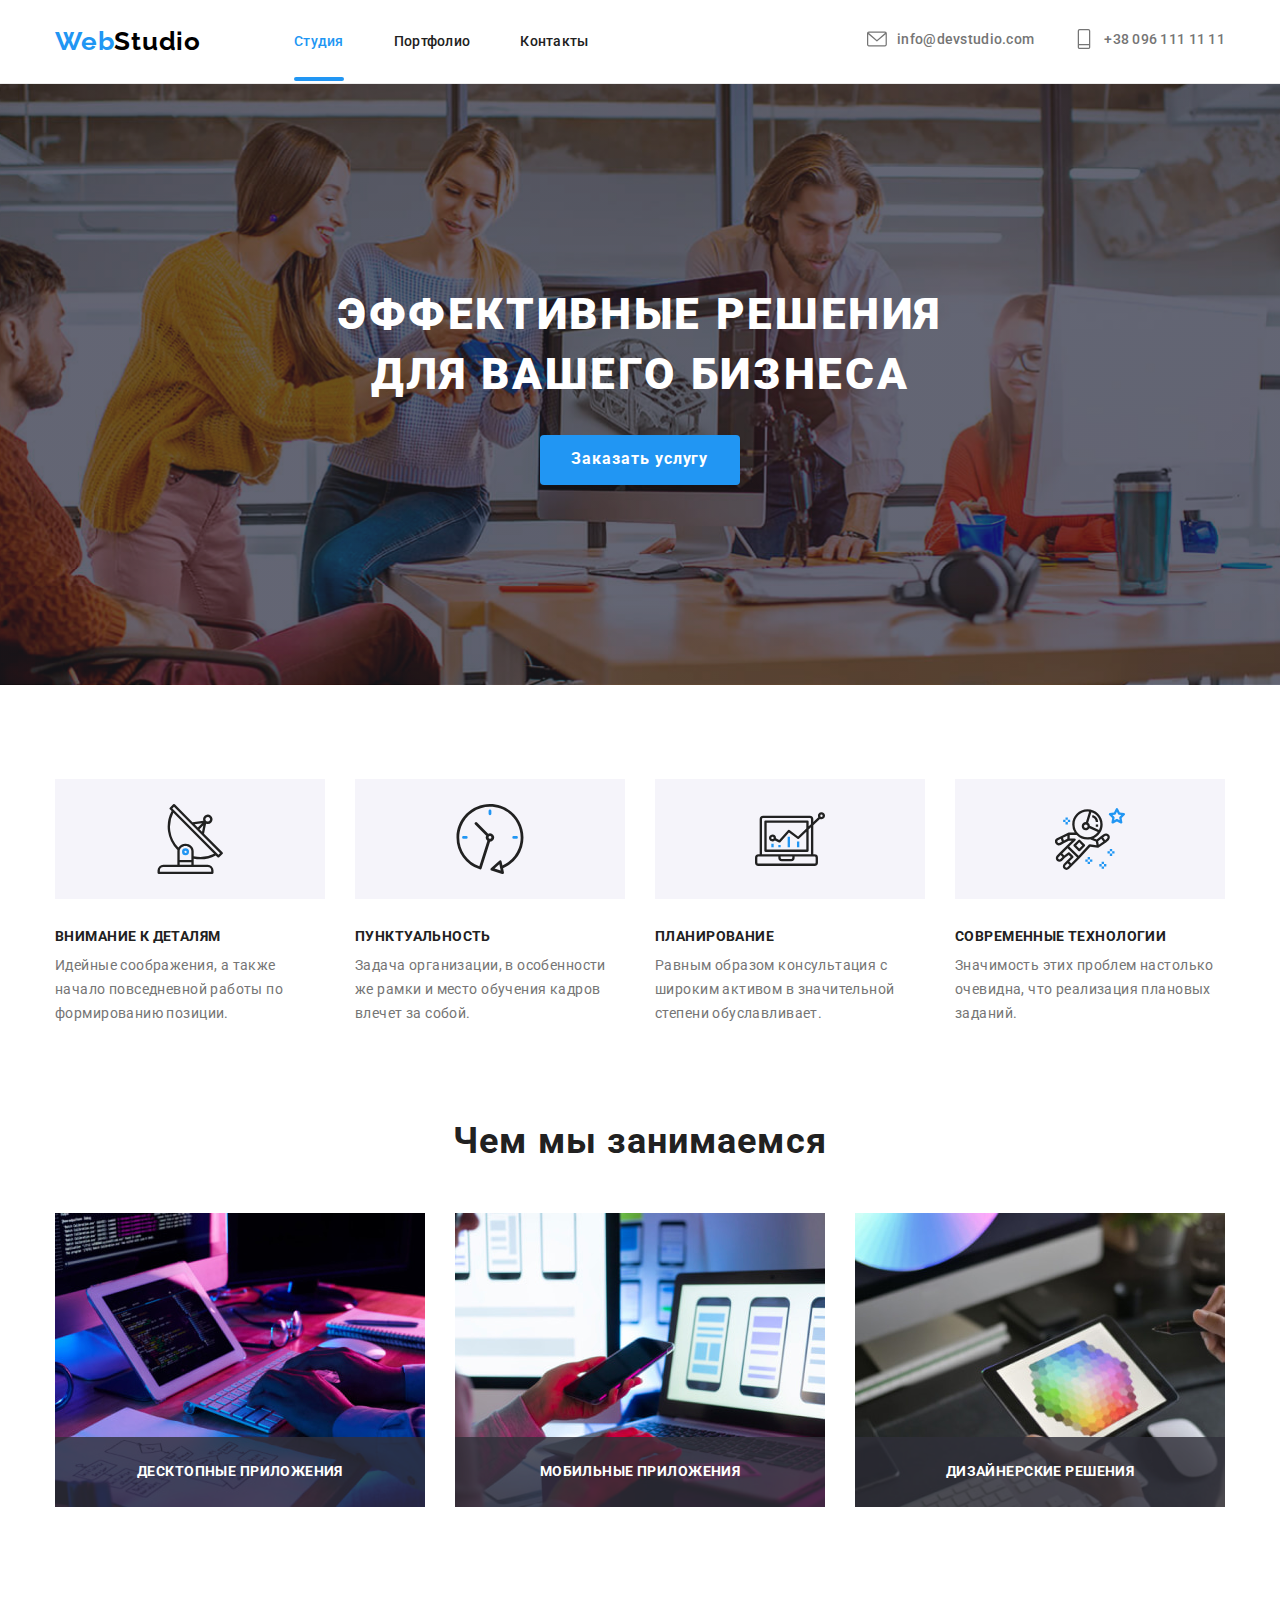
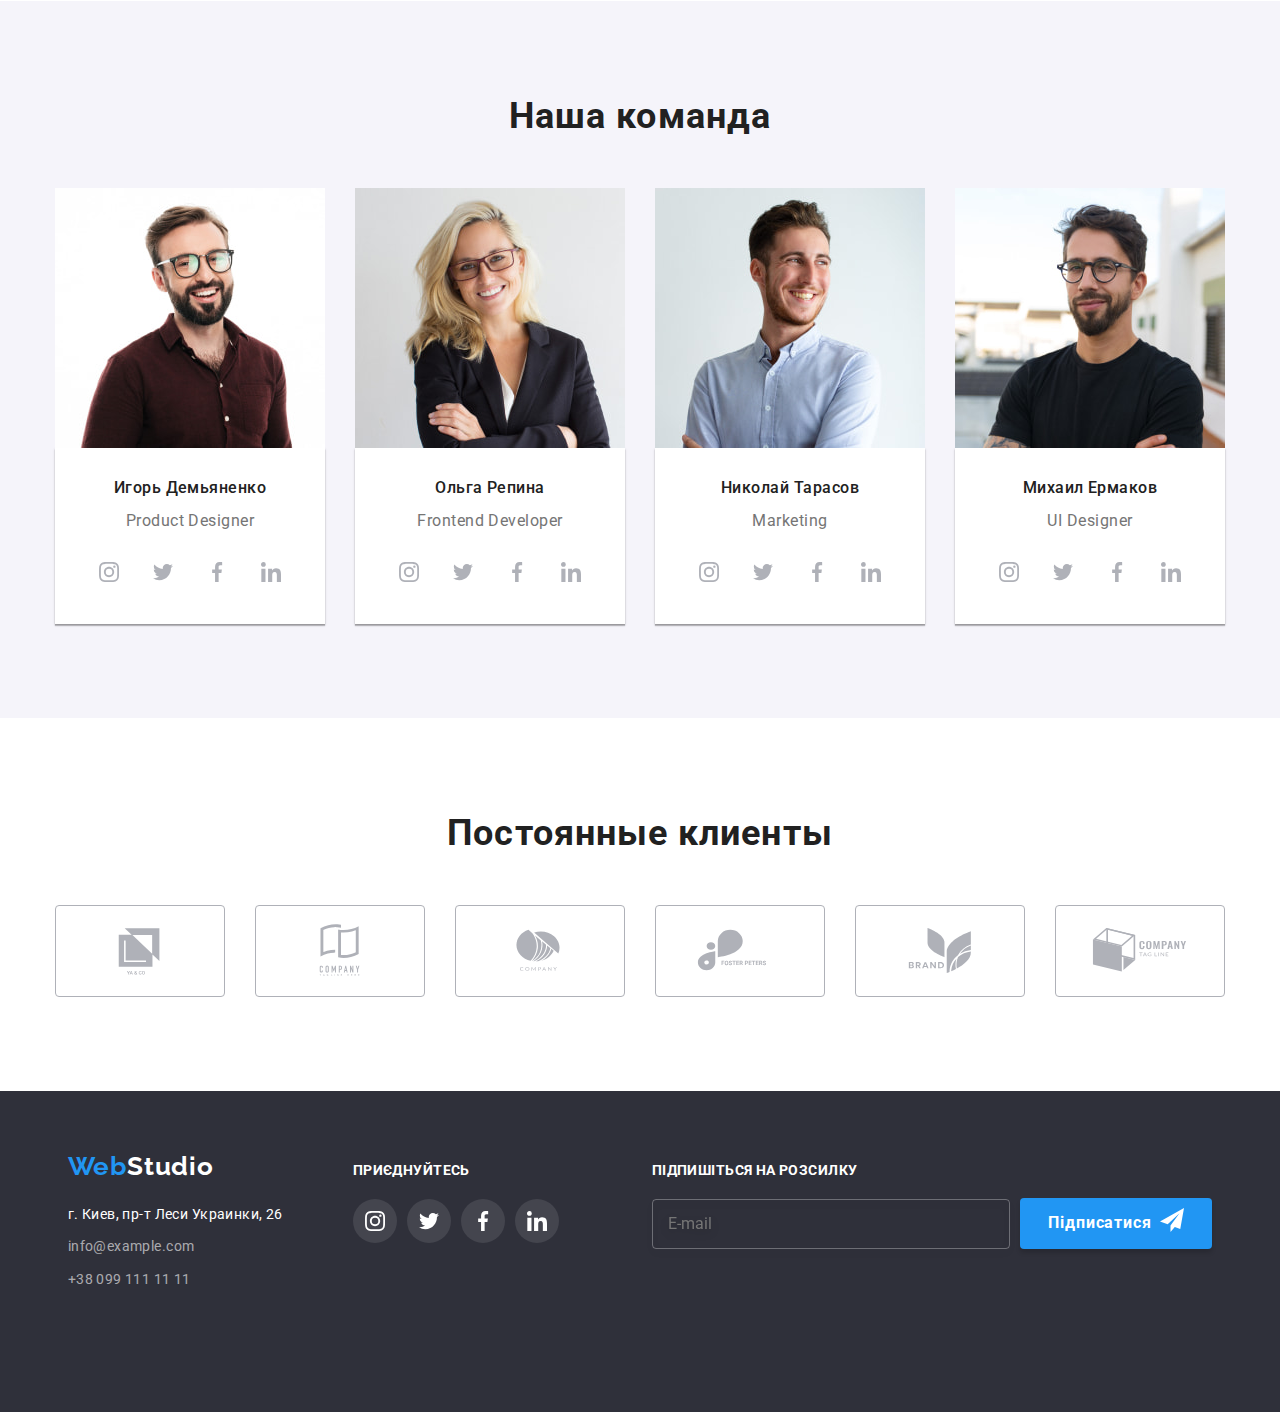
==== commit c44e018c: "update_homework" ====
--- a/index.html
+++ b/index.html
@@ -32,7 +32,7 @@
           <span class="logo-text">Web</span><span class="logo-text-second-black">Studio</span>
         </a>
         <button class="menu-btn" type="button" data-menu-open>
-          <svg width="40" height="40">
+          <svg class="menu-icon" width="40" height="40">
             <use href="./image/icon/icons.svg#icon-menu"></use>
           </svg>
         </button>
@@ -141,18 +141,39 @@
           <h2 class="second-title">Чем мы занимаемся</h2>
           <ul class="services__list list">
             <li class="services__item">
-              <img
+
+              <picture>
+                <source
+                  media="(min-width: 1200px)"
+                  srcset="./image/service/img-1.jpg 1x, ./image/service/img-1_2x-lg.jpg 2x"
+                />
+  
+  
+                <img class="service-img" src="./image/service/img-1.jpg" alt="Разработка проэкта" />
+              </picture>
+            <!--  <img
                 class="service-img"
                 src="./image/service/img-2.jpg"
                 alt="Разработка проэкта"
                 width="370"
                 height="294"
-              />
+              />-->
               <div class="services__img-over">
                 <h3 class="services__img-title">Десктопные приложения</h3>
               </div>
             </li>
             <li class="services__item">
+
+              <picture>
+                <source
+                  media="(min-width: 1200px)"
+                  srcset="./image/service/img-2.jpg 1x, ./image/service/img-2_2x-lg.jpg 2x"
+                />
+  
+  
+                <img class="service-img" src="./image/service/img-2.jpg" alt="Мобильные приложения" />
+              </picture>
+              <!-- 
               <img
                 class="service-img"
                 src="./image/service/img-3.jpg"
@@ -160,11 +181,24 @@
                 width="370"
                 height="294"
               />
+              -->
               <div class="services__img-over">
                 <h3 class="services__img-title">Мобильные приложения</h3>
               </div>
             </li>
             <li class="services__item">
+
+              
+              <picture>
+                <source
+                  media="(min-width: 1200px)"
+                  srcset="./image/service/img-3.jpg 1x, ./image/service/img-3_2x-lg.jpg 2x"
+                />
+  
+  
+                <img class="service-img" src="./image/service/img-3.jpg" alt="Планирование" />
+              </picture>
+ <!--
               <img
                 class="service-img"
                 src="./image/service/img-1.jpg"
@@ -172,6 +206,8 @@
                 width="370"
                 height="294"
               />
+
+            -->
               <div class="services__img-over">
                 <h3 class="services__img-title">Дизайнерские решения</h3>
               </div>
@@ -194,6 +230,27 @@
                 alt="Игорь Демьяненко"
               />
             -->
+
+            <picture>
+              <source
+                media="(min-width: 1200px)"
+                srcset="./image/team/img-team-1@1x_lg.jpg 1x, ./image/team/img-team-1@2x_lg.jpg 2x"
+              />
+
+              <source
+                media="(min-width: 768px)"
+                srcset="./image/team/img-team-1@1x_md.jpg 1x, ./image/team/img-team-1@2x_md.jpg 2x"
+              />
+
+              <source
+                media="(max-width: 767px)"
+                srcset="./image/team/img-team-1@1x_sm.jpg 1x, ./image/team/img-team-1@2x_sm.jpg 2x"
+              />
+
+              <img class="team-img" src=".image/team/img-team-1@1x_sm.jpg" alt="Игорь Демьяненко" />
+            </picture>
+
+            <!--
               <img
                 class="team-img"
                 srcset="
@@ -209,6 +266,8 @@
                 height="260"
                 alt="Игорь Демьяненко"
               />
+
+              -->
               <div class="team__wrapper">
                 <h3 class="team__subtitle">Игорь Демьяненко</h3>
                 <p class="team__desc-about" lang="en">Product Designer</p>
@@ -269,6 +328,26 @@
               </div>
             </li>
             <li class="team__item">
+
+              <picture>
+                <source
+                  media="(min-width: 1200px)"
+                  srcset="./image/team/img-team-2@1x_lg.jpg 1x, ./image/team/img-team-2@2x_lg.jpg 2x"
+                />
+  
+                <source
+                  media="(min-width: 768px)"
+                  srcset="./image/team/img-team-2@1x_md.jpg 1x, ./image/team/img-team-2@2x_md.jpg 2x"
+                />
+  
+                <source
+                  media="(max-width: 767px)"
+                  srcset="./image/team/img-team-2@1x_sm.jpg 1x, ./image/team/img-team-2@2x_sm.jpg 2x"
+                />
+  
+                <img class="team-img" src=".image/team/img-team-2@1x_sm.jpg" alt="Ольга Репина" />
+              </picture>
+              <!--
               <img
                 class="team-img"
                 srcset="
@@ -284,6 +363,8 @@
                 height="260"
                 alt="Игорь Демьяненко"
               />
+
+              -->
               <div class="team__wrapper">
                 <h3 class="team__subtitle">Ольга Репина</h3>
                 <p class="team__desc-about" lang="en">Frontend Developer</p>
@@ -344,6 +425,27 @@
               </div>
             </li>
             <li class="team__item">
+
+              <picture>
+                <source
+                  media="(min-width: 1200px)"
+                  srcset="./image/team/img-team-3@1x_lg.jpg 1x, ./image/team/img-team-3@2x_lg.jpg 2x"
+                />
+  
+                <source
+                  media="(min-width: 768px)"
+                  srcset="./image/team/img-team-3@1x_md.jpg 1x, ./image/team/img-team-3@2x_md.jpg 2x"
+                />
+  
+                <source
+                  media="(max-width: 767px)"
+                  srcset="./image/team/img-team-3@1x_sm.jpg 1x, ./image/team/img-team-3@2x_sm.jpg 2x"
+                />
+  
+                <img class="team-img" src=".image/team/img-team-3@1x_sm.jpg" alt="Николай Тарасов" />
+              </picture>
+
+              <!--
               <img
                 class="team-img"
                 srcset="
@@ -359,6 +461,8 @@
                 height="260"
                 alt="Игорь Демьяненко"
               />
+
+              -->
               <div class="team__wrapper">
                 <h3 class="team__subtitle">Николай Тарасов</h3>
                 <p class="team__desc-about" lang="en">Marketing</p>
@@ -419,6 +523,27 @@
               </div>
             </li>
             <li class="team__item">
+
+              <picture>
+                <source
+                  media="(min-width: 1200px)"
+                  srcset="./image/team/img-team-4@1x_lg.jpg 1x, ./image/team/img-team-4@2x_lg.jpg 2x"
+                />
+  
+                <source
+                  media="(min-width: 768px)"
+                  srcset="./image/team/img-team-4@1x_md.jpg 1x, ./image/team/img-team-4@2x_md.jpg 2x"
+                />
+  
+                <source
+                  media="(max-width: 767px)"
+                  srcset="./image/team/img-team-4@1x_sm.jpg 1x, ./image/team/img-team-4@2x_sm.jpg 2x"
+                />
+  
+                <img class="team-img" src=".image/team/img-team-4@1x_sm.jpg" alt="Михаил Ермаков" />
+              </picture>
+<!--
+
               <img
                 class="team-img"
                 srcset="
@@ -434,6 +559,8 @@
                 height="260"
                 alt="Игорь Демьяненко"
               />
+
+              -->
               <div class="team__wrapper">
                 <h3 class="team__subtitle">Михаил Ермаков</h3>
                 <p class="team__desc-about" lang="en">UI Designer</p>
@@ -750,16 +877,17 @@
     </div>
 
     <!-- Mobile menu -->
+
     <div class="menu-overlay is-hidden" data-menu>
       <div class="menu-container is-open">
         <button class="menu-btn" type="button" data-menu-close>
-          <svg width="40" height="40">
+          <svg class="menu-close-icon" width="40" height="40">
             <use href="./image/icon/icons.svg#icon-close_menu"></use>
           </svg>
         </button>
         <ul class="mobile-nav list">
           <li class="mobile-nav-item">
-            <a href="#features" class="mobile-link link">Студия</a>
+            <a href="#features" class="mobile-link mobile-link-current link">Студия</a>
           </li>
           <li class="mobile-nav-item">
             <a href="portfolio.html" class="mobile-link link">Портфолио</a>
@@ -798,6 +926,9 @@
         </ul>
       </div>
     </div>
+
+
+    
     <script src="./js/modal.js"></script>
     <script src="./js/menu.js"></script>
     <script src="./js/header-scroll.js"></script>
--- a/css/main.min.css
+++ b/css/main.min.css
@@ -1 +1 @@
-:root{--main-font: "Roboto", sans-serif;--secondary-font: "Raleway", sans-serif;--main-txt-cl: #212121;--accent-txt-cl: #757575;--link-txt-cl: #2196f3;--dark-bg-color: #2f303a;--animation: 250ms cubic-bezier(0.4, 0, 0.2, 1)}.visually-hidden{position:absolute;white-space:nowrap;width:1px;height:1px;overflow:hidden;border:0;padding:0;clip:rect(0 0 0 0);-webkit-clip-path:inset(50%);clip-path:inset(50%);margin:-1px}body{font-family:var(--main-font);color:var(--main-txt-cl)}h1,h2,h3,h4,h5,h6,p{margin:0}img{display:block;max-width:100%;height:auto;-o-object-fit:cover;object-fit:cover;-o-object-position:center;object-position:center}.link{text-decoration:none;color:currentColor}.list{list-style:none;padding:0}.container{padding-left:15px;padding-right:15px;margin-left:auto;margin-right:auto}@media screen and (min-width: 480px){.container{max-width:480px}}@media screen and (min-width: 768px){.container{max-width:768px}}@media screen and (min-width: 1200px){.container{max-width:1200px}}.logo-text-second-black{font-family:var(--secondary-font);font-weight:700;font-size:26px;line-height:1.2;letter-spacing:.03em;color:#000}.logo-text{font-family:var(--secondary-font);font-weight:700;font-size:26px;line-height:1.2;letter-spacing:.03em;color:var(--link-txt-cl)}.logo-text-second-white{font-family:var(--secondary-font);font-weight:700;font-size:26px;line-height:1.2;letter-spacing:.03em;color:#fff}.second-title{color:var(--main-txt-cl);font-weight:700;font-size:28px;line-height:1.2;text-align:center;letter-spacing:.03em;margin-bottom:50px}@media screen and (min-width: 1200px){.second-title{font-size:36px}}.socials{display:-webkit-box;display:-ms-flexbox;display:flex;-webkit-box-align:center;-ms-flex-align:center;align-items:center;-webkit-box-pack:center;-ms-flex-pack:center;justify-content:center;gap:10px;margin-top:16px}.socials-link{display:-webkit-box;display:-ms-flexbox;display:flex;-webkit-box-align:center;-ms-flex-align:center;align-items:center;-webkit-box-pack:center;-ms-flex-pack:center;justify-content:center;width:44px;height:44px;color:#afb1b8;background-color:#fff;border-radius:50%;-webkit-transition:background-color var(--animation);transition:background-color var(--animation)}.socials-link:hover,.socials-link:focus{background-color:var(--link-txt-cl)}.socials-icon{fill:currentColor;-webkit-transition:fill var(--animation);transition:fill var(--animation)}.socials-link:hover .socials-icon{fill:#fff}.socials-link:focus .socials-icon{fill:#fff}.backdrop{position:fixed;top:0;left:0;width:100%;height:100%;z-index:1000;background-color:rgba(0,0,0,.2);opacity:1;visibility:visible;pointer-events:initial;-webkit-transition:opacity 250ms ease-out,visibility 250ms ease-out;transition:opacity 250ms ease-out,visibility 250ms ease-out}.backdrop.is-hidden{opacity:0;visibility:hidden;pointer-events:none}.modal{position:absolute;top:50%;left:50%;-webkit-transform:translate(-50%, -50%) scale(1) rotate(0);transform:translate(-50%, -50%) scale(1) rotate(0);width:450px;height:609px;padding:50px 30px;background:#fff;border-radius:4px;-webkit-box-shadow:0px 1px 3px rgba(0,0,0,.12),0px 1px 1px rgba(0,0,0,.14),0px 2px 1px rgba(0,0,0,.2);box-shadow:0px 1px 3px rgba(0,0,0,.12),0px 1px 1px rgba(0,0,0,.14),0px 2px 1px rgba(0,0,0,.2)}@media screen and (min-width: 1200px){.modal{width:530px;height:581px}}.modal-btn{position:absolute;top:10px;right:10px;display:-webkit-box;display:-ms-flexbox;display:flex;-webkit-box-align:center;-ms-flex-align:center;align-items:center;-webkit-box-pack:center;-ms-flex-pack:center;justify-content:center;width:30px;height:30px;padding:0;border-radius:50%;background-color:rgba(0,0,0,0);border:1px solid rgba(0,0,0,.1);cursor:pointer;-webkit-transition:fill var(--animation);transition:fill var(--animation)}.modal-btn:hover,.modal-btn:focus{fill:var(--link-txt-cl)}.register-form{text-align:center}.register-form-title{display:block;-webkit-box-align:center;-ms-flex-align:center;align-items:center;margin-bottom:12px;font-weight:700;font-size:20px;line-height:1.5;text-align:center;letter-spacing:.03em;color:var(--main-txt-cl)}@media screen and (min-width: 1200px){.register-form-title{line-height:1.15}}.register-form-group{display:-webkit-box;display:-ms-flexbox;display:flex;-webkit-box-orient:vertical;-webkit-box-direction:normal;-ms-flex-direction:column;flex-direction:column}.register-form-wrap{position:relative;display:block;margin-bottom:10px}.register-form-wrap:last-child{margin-bottom:0}.register-form-label{display:block;text-align:left;margin-bottom:4px;font-size:12px;line-height:.85;letter-spacing:.01em;color:#757575}.register-form-input{width:100%;border:1px solid rgba(33,33,33,.2);border-radius:4px;padding:12px;padding-left:42px;outline:rgba(0,0,0,0);cursor:pointer;-webkit-transition:border-color var(--animation);transition:border-color var(--animation)}.register-form-input:hover,.register-form-input:focus-within{border-color:var(--link-txt-cl)}.register-form-input:hover+.register-form-icon,.register-form-input:focus-within+.register-form-icon{fill:var(--link-txt-cl)}.register-form-message{width:100%;border:1px solid rgba(33,33,33,.2);border-radius:4px;padding:12px;padding-left:42px;outline:rgba(0,0,0,0);cursor:pointer;-webkit-transition:border-color var(--animation);transition:border-color var(--animation)}.register-form-message:hover,.register-form-message:focus-within{border-color:var(--link-txt-cl)}.register-form-message{height:120px;width:100%;resize:none;margin-bottom:20px;padding:12px 16px}.register-form-message::-webkit-input-placeholder{font-size:12px;line-height:1.16;letter-spacing:.01em;color:rgba(117,117,117,.5)}.register-form-message::-moz-placeholder{font-size:12px;line-height:1.16;letter-spacing:.01em;color:rgba(117,117,117,.5)}.register-form-message:-ms-input-placeholder{font-size:12px;line-height:1.16;letter-spacing:.01em;color:rgba(117,117,117,.5)}.register-form-message::-ms-input-placeholder{font-size:12px;line-height:1.16;letter-spacing:.01em;color:rgba(117,117,117,.5)}.register-form-message::placeholder{font-size:12px;line-height:1.16;letter-spacing:.01em;color:rgba(117,117,117,.5)}.register-form-icon{position:absolute;top:55%;left:3%;-webkit-transition:fill var(--animation);transition:fill var(--animation)}.register-form-agreement{display:-webkit-box;display:-ms-flexbox;display:flex;-webkit-box-align:center;-ms-flex-align:center;align-items:center;-webkit-box-pack:center;-ms-flex-pack:center;justify-content:center;gap:8px;margin-bottom:30px}.register-form-agreement-text{font-size:12px;line-height:1.16;letter-spacing:.03em;color:#757575;-webkit-user-select:none;-moz-user-select:none;-ms-user-select:none;user-select:none;text-underline-position:under}@media screen and (min-width: 1200px){.register-form-agreement-text{font-size:14px;line-height:1.71}}.register-form-agreement-link{color:var(--link-txt-cl)}.register-checkbox:checked+.register-icon .register-icon-uncheck{opacity:0;-webkit-transition:opacity var(--animation);transition:opacity var(--animation)}.register-icon-check{opacity:0;-webkit-transition:opacity var(--animation);transition:opacity var(--animation)}.register-checkbox:checked+.register-icon .register-icon-check{opacity:1}.register-form-agreement:focus-within>.register-icon{outline:2px solid #212121;border-radius:2px}.register-form-btn{display:-webkit-inline-box;display:-ms-inline-flexbox;display:inline-flex;-webkit-box-align:center;-ms-flex-align:center;align-items:center;-webkit-box-pack:center;-ms-flex-pack:center;justify-content:center;padding:10px 52px;background-color:#2196f3;-webkit-box-shadow:0px 4px 4px rgba(0,0,0,.15);box-shadow:0px 4px 4px rgba(0,0,0,.15);border-radius:4px;border:none;cursor:pointer;color:#fff;font-weight:700;font-size:16px;line-height:1.8}.register-form-btn:hover,.register-form-btn:focus{background-color:#188ce8}.menu-btn{margin-left:auto;display:-webkit-inline-box;display:-ms-inline-flexbox;display:inline-flex;-webkit-box-align:center;-ms-flex-align:center;align-items:center;-webkit-box-pack:center;-ms-flex-pack:center;justify-content:center;width:40px;height:40px;padding:0;background-color:rgba(0,0,0,0);border:none;cursor:pointer}@media screen and (min-width: 768px){.menu-btn{display:none}}.menu-overlay .menu-btn{position:absolute;top:48px;right:30px}.menu-overlay{position:fixed;top:0;left:0;z-index:100;width:100%;height:100%;background:#fff;-webkit-box-shadow:0px 4px 8px rgba(0,0,0,.04),0px 2px 4px rgba(0,0,0,.08),0px 1px 3px rgba(0,0,0,.16);box-shadow:0px 4px 8px rgba(0,0,0,.04),0px 2px 4px rgba(0,0,0,.08),0px 1px 3px rgba(0,0,0,.16)}@media screen and (min-width: 768px){.menu-overlay{display:none}}.menu-overlay.is-hidden{opacity:0;pointer-events:none;visibility:hidden}.menu-overlay.is-open{opacity:1;visibility:visible;pointer-events:initial}.menu-container{display:-webkit-box;display:-ms-flexbox;display:flex;-webkit-box-orient:vertical;-webkit-box-direction:normal;-ms-flex-direction:column;flex-direction:column;margin-left:auto;max-width:100%;height:100%;background-color:#fff;padding:48px 40px;-webkit-transform:translateX(100%);transform:translateX(100%);-webkit-transition:-webkit-transform var(--animation);transition:-webkit-transform var(--animation);transition:transform var(--animation);transition:transform var(--animation), -webkit-transform var(--animation)}.menu-overlay.is-open .menu-container{-webkit-transform:translateX(0);transform:translateX(0)}.mobile-nav{margin-bottom:auto}.mobile-contacts{margin-bottom:64px;display:-webkit-box;display:-ms-flexbox;display:flex;-webkit-box-orient:vertical;-webkit-box-direction:normal;-ms-flex-direction:column;flex-direction:column}.mobile-link{font-weight:500;font-size:40px;line-height:1.17;letter-spacing:.02em;color:#212121}.mobile-nav-item:not(:last-child){margin-bottom:24px}.mobile-contacts-link{font-weight:500;font-size:24px;line-height:1.16;letter-spacing:.02em;color:#757575}.menu-phone{font-weight:500;font-size:34px;line-height:1.17;letter-spacing:.02em;color:#2196f3}.mobile-contacts-item:not(:last-child){margin-bottom:32px}.mobile-socilas{display:-webkit-box;display:-ms-flexbox;display:flex;-ms-flex-wrap:wrap;flex-wrap:wrap;gap:10px}.mobile-socilas-link{font-weight:500;font-size:18px;line-height:1.2;letter-spacing:.02em;color:#2196f3}.mobile-socilas-item:not(:last-child) .mobile-socilas-link{display:-webkit-box;display:-ms-flexbox;display:flex;padding-right:10px;border-right:1px solid rgba(33,33,33,.2)}.header{border-bottom:1px solid #ececec}.header__container{display:-webkit-box;display:-ms-flexbox;display:flex;-webkit-box-align:center;-ms-flex-align:center;align-items:center}.header__logo{margin-right:88px;padding-top:32px;padding-bottom:32px}@media screen and (min-width: 768px){.header__logo{padding-top:0;padding-bottom:0}}@media screen and (min-width: 1200px){.header__logo{margin-right:93px;padding-top:0;padding-bottom:0}}.nav{display:none;margin-right:auto}@media screen and (min-width: 768px){.nav{display:-webkit-box;display:-ms-flexbox;display:flex;-webkit-box-align:center;-ms-flex-align:center;align-items:center;-webkit-box-pack:center;-ms-flex-pack:center;justify-content:center;margin-right:auto}}.nav__list{display:-webkit-box;display:-ms-flexbox;display:flex;margin-top:0;margin-bottom:0}.nav__item{margin-right:50px}.nav__item:last-child{margin-right:0}.nav__list--item{padding-top:32px;padding-bottom:32px;display:block}.nav__link{font-weight:500;font-size:14px;line-height:1.1;letter-spacing:.02em;color:var(--main-txt-cl);-webkit-transition:color var(--animation);transition:color var(--animation)}.nav__link:hover,.nav__link:focus{color:var(--link-txt-cl)}.nav__link--current{position:relative;color:var(--link-txt-cl)}.nav__link--current::after{content:"";position:absolute;bottom:0px;left:0;display:block;width:100%;height:4px;border-radius:2px;background-color:var(--link-txt-cl)}.header__contacts{display:none}@media screen and (min-width: 768px){.header__contacts{display:block;gap:10px}}@media screen and (min-width: 1200px){.header__contacts{display:-webkit-box;display:-ms-flexbox;display:flex;-ms-flex-wrap:wrap;flex-wrap:wrap;-webkit-box-align:center;-ms-flex-align:center;align-items:center;-webkit-box-pack:center;-ms-flex-pack:center;justify-content:center;margin-top:0;margin-bottom:0}}.header__contacts .link{font-weight:500;font-size:14px;line-height:1.1;letter-spacing:.02em;color:#757575;-webkit-transition:color var(--animation);transition:color var(--animation)}@media screen and (min-width: 1200px){.header__contacts__item:last-child{margin-bottom:0px;margin-left:30px}}.header__contacts .link:hover,.link:focus{color:var(--link-txt-cl)}.header__contacts__link{display:-webkit-inline-box;display:-ms-inline-flexbox;display:inline-flex;-webkit-box-align:center;-ms-flex-align:center;align-items:center}.header__contacts__icon{margin-right:10px;fill:currentColor}.hero{background-color:var(--dark-bg-color);padding:94px 0}@media screen and (min-width: 1200px){.hero{padding-top:200px;padding-bottom:200px}}.hero__container{display:-webkit-box;display:-ms-flexbox;display:flex;-webkit-box-orient:vertical;-webkit-box-direction:normal;-ms-flex-direction:column;flex-direction:column;-webkit-box-align:center;-ms-flex-align:center;align-items:center}.overlay{margin-right:auto;margin-left:auto;background-position:center;background-size:cover;background-repeat:no-repeat;background-image:-webkit-gradient(linear, left top, right top, from(rgba(47, 48, 58, 0.4)), to(rgba(47, 48, 58, 0.4))),url(../image/background/Back-img@1x_sm.png);background-image:linear-gradient(to right, rgba(47, 48, 58, 0.4), rgba(47, 48, 58, 0.4)),url(../image/background/Back-img@1x_sm.png)}@media(min-device-pixel-ratio: 2),(-webkit-min-device-pixel-ratio: 2),(min-resolution: 192dpi),(min-resolution: 2dppx){.overlay{background-image:-webkit-gradient(linear, left top, right top, from(rgba(47, 48, 58, 0.4)), to(rgba(47, 48, 58, 0.4))),url(../image/background/Back-img@2x_sm.png);background-image:linear-gradient(to right, rgba(47, 48, 58, 0.4), rgba(47, 48, 58, 0.4)),url(../image/background/Back-img@2x_sm.png)}}@media screen and (min-width: 768px){.overlay{background-image:-webkit-gradient(linear, left top, right top, from(rgba(47, 48, 58, 0.4)), to(rgba(47, 48, 58, 0.4))),url(../image/background/Back-img@1x_md.png);background-image:linear-gradient(to right, rgba(47, 48, 58, 0.4), rgba(47, 48, 58, 0.4)),url(../image/background/Back-img@1x_md.png)}}@media screen and (min-width: 768px)and (min-device-pixel-ratio: 2),screen and (min-width: 768px)and (-webkit-min-device-pixel-ratio: 2),screen and (min-width: 768px)and (min-resolution: 192dpi),screen and (min-width: 768px)and (min-resolution: 2dppx){.overlay{background-image:-webkit-gradient(linear, left top, right top, from(rgba(47, 48, 58, 0.4)), to(rgba(47, 48, 58, 0.4))),url(../image/background/Back-img@2x_md.png);background-image:linear-gradient(to right, rgba(47, 48, 58, 0.4), rgba(47, 48, 58, 0.4)),url(../image/background/Back-img@2x_md.png)}}@media screen and (min-width: 1200px){.overlay{background-image:-webkit-gradient(linear, left top, right top, from(rgba(47, 48, 58, 0.4)), to(rgba(47, 48, 58, 0.4))),url(../image/background/Back-img@1x_lg.png);background-image:linear-gradient(to right, rgba(47, 48, 58, 0.4), rgba(47, 48, 58, 0.4)),url(../image/background/Back-img@1x_lg.png)}}@media screen and (min-width: 1200px)and (min-device-pixel-ratio: 2),screen and (min-width: 1200px)and (-webkit-min-device-pixel-ratio: 2),screen and (min-width: 1200px)and (min-resolution: 192dpi),screen and (min-width: 1200px)and (min-resolution: 2dppx){.overlay{background-image:-webkit-gradient(linear, left top, right top, from(rgba(47, 48, 58, 0.4)), to(rgba(47, 48, 58, 0.4))),url(../image/background/Back-img@2x_lg.png);background-image:linear-gradient(to right, rgba(47, 48, 58, 0.4), rgba(47, 48, 58, 0.4)),url(../image/background/Back-img@2x_lg.png)}}.hero__title{font-weight:900;font-size:26px;line-height:1.6;text-align:center;letter-spacing:.06em;text-transform:uppercase;color:#fff;margin-bottom:30px}@media screen and (min-width: 1200px){.hero__title{font-size:44px;line-height:1.37}}.hero__btn{display:-webkit-box;display:-ms-flexbox;display:flex;min-width:200px;min-height:50px;padding:9px 31px;margin-left:auto;margin-right:auto;font-family:inherit;font-weight:700;font-size:16px;line-height:1.9;letter-spacing:.06em;color:#fff;background-color:var(--link-txt-cl);-webkit-box-shadow:0px 4px 4px rgba(0,0,0,.15);box-shadow:0px 4px 4px rgba(0,0,0,.15);border-radius:4px;border:none;cursor:pointer;-webkit-transition:background-color var(--animation);transition:background-color var(--animation)}.hero__btn:hover,.hero__btn:focus{background-color:#188ce8}.features{padding-top:60px;padding-bottom:60px}@media screen and (min-width: 1200px){.features{padding-top:94px;padding-bottom:94px}}.features__list{margin-top:0;margin-bottom:0;display:-webkit-box;display:-ms-flexbox;display:flex;gap:30px;-ms-flex-wrap:wrap;flex-wrap:wrap}.features__item{max-width:450px}@media screen and (min-width: 768px){.features__item{max-width:354px}}@media screen and (min-width: 1200px){.features__item{max-width:270px}}.features__box{display:-webkit-box;display:-ms-flexbox;display:flex;-webkit-box-align:center;-ms-flex-align:center;align-items:center;-webkit-box-pack:center;-ms-flex-pack:center;justify-content:center;max-width:450px;height:120px;background-color:#f5f4fa}@media screen and (min-width: 768px){.features__box{width:354px}}@media screen and (min-width: 1200px){.features__box{width:270px}}.features__subtitle{margin-top:30px;margin-bottom:10px;text-align:center;color:var(--main-txt-cl);text-transform:uppercase;line-height:1.1;letter-spacing:.03em;font-size:14px}@media screen and (min-width: 768px){.features__subtitle{text-align:left}}@media screen and (min-width: 1200px){.features__subtitle{text-align:left}}.features__desc{color:var(--accent-txt-cl);font-size:14px;line-height:1.7;letter-spacing:.03em}.services{padding-bottom:94px}@media screen and (max-width: 1199px){.services{display:none}}.services__list{display:-webkit-box;display:-ms-flexbox;display:flex;gap:30px;margin-top:0;margin-bottom:0}.services__item{position:relative}.services__img-over{position:absolute;bottom:0;left:0;padding:27px 10px;width:100%;background-color:rgba(47,48,58,.8)}.services__img-title{font-weight:700;font-size:14px;line-height:1.1;text-align:center;letter-spacing:.03em;text-transform:uppercase;color:#fff}.team{background:#f5f4fa;padding-top:60px;padding-bottom:60px}@media screen and (min-width: 1200px){.team{padding-top:94px;padding-bottom:94px}}.team__list{display:-webkit-box;display:-ms-flexbox;display:flex;-ms-flex-wrap:wrap;flex-wrap:wrap;gap:30px;margin-top:0;margin-bottom:0}.team__item{width:450px}@media screen and (min-width: 768px){.team__item{width:354px}}@media screen and (min-width: 1200px){.team__item{width:270px}}.team__wrapper{padding-top:30px;padding-bottom:30px;padding-left:5px;padding-right:5px;border-top:none;background-color:#fff;-webkit-box-shadow:0px 1px 3px rgba(0,0,0,.12),0px 1px 1px rgba(0,0,0,.14),0px 2px 1px rgba(0,0,0,.2);box-shadow:0px 1px 3px rgba(0,0,0,.12),0px 1px 1px rgba(0,0,0,.14),0px 2px 1px rgba(0,0,0,.2)}.team__subtitle{font-weight:500;font-size:16px;line-height:1.2;text-align:center;letter-spacing:.03em;color:var(--main-txt-cl);margin-bottom:10px}.team__desc-about{color:var(--accent-txt-cl);font-size:16px;line-height:1.7;letter-spacing:.03em;text-align:center}.footer{background-color:var(--dark-bg-color);padding-top:60px;padding-bottom:60px}.footer__section{display:block;text-align:center;-webkit-box-pack:center;-ms-flex-pack:center;justify-content:center}@media screen and (min-width: 768px){.footer__section{display:-webkit-box;display:-ms-flexbox;display:flex;-webkit-box-align:baseline;-ms-flex-align:baseline;align-items:baseline;-ms-flex-wrap:wrap;flex-wrap:wrap}}@media screen and (min-width: 1200px){.footer__section{text-align:left}}.footer__logo{margin-right:0}.footer__contacts{margin-bottom:60px;text-align:center}@media screen and (min-width: 1200px){.footer__contacts{text-align:left}}@media screen and (min-width: 768px){.footer__contacts{margin-right:70px}}.footer__contacts-adress{font-style:normal;margin-top:20px}.footer__item{margin-top:0;margin-bottom:0;-webkit-transition:color var(--animation);transition:color var(--animation)}.footer__list{margin-bottom:9px}.footer__list:last-child{margin-bottom:0}.contacts-adress{font-size:14px;line-height:1.7;letter-spacing:.03em;color:#fff;margin-top:20px}.contacts-email,.contacts-phone{font-size:14px;line-height:1.7;letter-spacing:.03em;color:rgba(255,255,255,.6);margin-bottom:9px}.footer-item .link{-webkit-transition:color var(--animation);transition:color var(--animation)}.footer-item .link:hover,.link:focus{color:var(--link-txt-cl)}.footer__connect{display:-webkit-box;display:-ms-flexbox;display:flex;gap:10px;margin-top:20px;margin-bottom:0;text-align:center;-webkit-box-pack:center;-ms-flex-pack:center;justify-content:center}@media screen and (min-width: 480px){.footer__connect{margin-bottom:60px}}.footer-text{font-weight:700;font-size:14px;line-height:1.1;letter-spacing:.03em;text-transform:uppercase;color:#fff}.footer__connect-link{display:-webkit-box;display:-ms-flexbox;display:flex;-webkit-box-align:center;-ms-flex-align:center;align-items:center;-webkit-box-pack:center;-ms-flex-pack:center;justify-content:center;width:44px;height:44px;border-radius:50%;background-color:rgba(255,255,255,.1);-webkit-transition:background-color var(--animation);transition:background-color var(--animation)}.footer__connect-link:hover,.footer__connect-link:focus{background-color:var(--link-txt-cl)}.footer-icon{fill:#fff}.footer__connect-link:hover,.footer__connect-link:focus .footer-icon{fill:#fff}@media screen and (max-width: 767px){.footer-container{margin-bottom:60px}}.container-footer{display:block;-webkit-box-pack:center;-ms-flex-pack:center;justify-content:center}@media screen and (min-width: 1200px){.container-footer{display:-webkit-box;display:-ms-flexbox;display:flex;-webkit-box-align:end;-ms-flex-align:end;align-items:flex-end}}@media screen and (min-width: 1200px){.footer-form{margin-left:93px;margin-right:10px}}.footer-text{margin-bottom:20px}.footer-imput{width:450px;height:50px;padding:15px;background-color:rgba(0,0,0,0);border:1px solid rgba(255,255,255,.3);-webkit-filter:drop-shadow(0px 4px 4px rgba(0, 0, 0, 0.15));filter:drop-shadow(0px 4px 4px rgba(0, 0, 0, 0.15));border-radius:4px;color:#fff;-webkit-transition:border-color var(--animation);transition:border-color var(--animation)}@media screen and (min-width: 1200px){.footer-imput{width:358px}}.footer-imput:hover,.footer-imput:focus-within{border-color:var(--link-txt-cl)}.footer-button{display:-webkit-box;display:-ms-flexbox;display:flex;text-align:center;-webkit-box-pack:center;-ms-flex-pack:center;justify-content:center;padding:10px 28px;gap:8px;font-family:inherit;font-weight:700;font-size:16px;line-height:1.9;letter-spacing:.06em;color:#fff;background-color:var(--link-txt-cl);-webkit-box-shadow:0px 4px 4px rgba(0,0,0,.15);box-shadow:0px 4px 4px rgba(0,0,0,.15);border-radius:4px;border:none;cursor:pointer;-webkit-transition:background-color var(--animation);transition:background-color var(--animation)}@media screen and (max-width: 1199px){.footer-button{margin-left:auto;margin-right:auto;margin-top:20px}}.footer-button:hover,.footer-button:focus{background-color:#188ce8}.footer-icon-button{fill:#fff}.clients{padding-top:60px;padding-bottom:60px}@media screen and (min-width: 1200px){.clients{padding-top:94px;padding-bottom:94px}}.clients__list{display:-webkit-box;display:-ms-flexbox;display:flex;-ms-flex-wrap:wrap;flex-wrap:wrap;-webkit-box-align:center;-ms-flex-align:center;align-items:center;-webkit-box-pack:center;-ms-flex-pack:center;justify-content:center;gap:30px;margin-top:50px;margin-top:0;margin-bottom:0}.clients__item{height:92px;width:210px}@media screen and (min-width: 768px){.clients__item{width:226px}}@media screen and (min-width: 1200px){.clients__item{width:170px}}.clients__link{display:-webkit-box;display:-ms-flexbox;display:flex;-webkit-box-align:center;-ms-flex-align:center;align-items:center;-webkit-box-pack:center;-ms-flex-pack:center;justify-content:center;height:92px;width:210px;border:1px solid #afb1b8;border-radius:4px;-webkit-transition:border-color var(--animation);transition:border-color var(--animation)}@media screen and (min-width: 768px){.clients__link{width:226px}}@media screen and (min-width: 1200px){.clients__link{width:170px}}.clients__link:hover,.clients__link:focus{border-color:var(--link-txt-cl)}.clients__link:focus .clients-icon{fill:var(--link-txt-cl)}.clients__link:hover .clients-icon{fill:var(--link-txt-cl)}.clients-icon{fill:#afb1b8;-webkit-transition:fill var(--animation);transition:fill var(--animation)}.functional{padding-top:60px;padding-bottom:60px}@media screen and (min-width: 1200px){.functional{padding-top:94px;padding-bottom:94px}}.functional__project{display:-webkit-box;display:-ms-flexbox;display:flex;gap:8px;-ms-flex-wrap:wrap;flex-wrap:wrap;-webkit-box-pack:start;-ms-flex-pack:start;justify-content:flex-start;margin-top:0;margin-bottom:50px}@media screen and (min-width: 768px){.functional__project{-webkit-box-pack:center;-ms-flex-pack:center;justify-content:center}}.functional__btn-project{font-family:inherit;color:var(--main-txt-cl);font-weight:500;font-size:16px;line-height:1.6;text-align:center;letter-spacing:.03em;cursor:pointer;background-color:#f5f4fa;border-radius:4px;border:none;padding-left:22px;padding-right:22px;padding-top:6px;padding-bottom:6px;-webkit-transition:color var(--animation),background-color var(--animation),-webkit-box-shadow var(--animation);transition:color var(--animation),background-color var(--animation),-webkit-box-shadow var(--animation);transition:color var(--animation),background-color var(--animation),box-shadow var(--animation);transition:color var(--animation),background-color var(--animation),box-shadow var(--animation),-webkit-box-shadow var(--animation)}.functional__btn-project:hover,.functional__btn-project:focus{color:#fff;background-color:var(--link-txt-cl);-webkit-box-shadow:0px 3px 1px rgba(0,0,0,.1),0px 1px 2px rgba(0,0,0,.08),0px 2px 2px rgba(0,0,0,.12);box-shadow:0px 3px 1px rgba(0,0,0,.1),0px 1px 2px rgba(0,0,0,.08),0px 2px 2px rgba(0,0,0,.12)}.functional__btn-project--current{color:#fff;background-color:var(--link-txt-cl)}.functional__about{display:-webkit-box;display:-ms-flexbox;display:flex;-ms-flex-wrap:wrap;flex-wrap:wrap;margin-top:0;margin-bottom:0;gap:30px}.card{width:450px}@media screen and (min-width: 768px){.card{width:354px}}@media screen and (min-width: 1200px){.card{width:370px}}.functional__about-link{display:-webkit-box;display:-ms-flexbox;display:flex;-webkit-box-orient:vertical;-webkit-box-direction:normal;-ms-flex-direction:column;flex-direction:column;width:100%;height:100%;-webkit-transition:-webkit-box-shadow var(--animation);transition:-webkit-box-shadow var(--animation);transition:box-shadow var(--animation);transition:box-shadow var(--animation), -webkit-box-shadow var(--animation)}.functional__about-link:hover,.functional__about-link:focus{color:#fff;background-color:var(--link-txt-cl)}.functional__about-link:hover,.functional__about-link:focus{-webkit-box-shadow:0px 1px 1px rgba(0,0,0,.12),0px 4px 4px rgba(0,0,0,.06),1px 4px 6px rgba(0,0,0,.16);box-shadow:0px 1px 1px rgba(0,0,0,.12),0px 4px 4px rgba(0,0,0,.06),1px 4px 6px rgba(0,0,0,.16)}.functional__about-link:hover .overlay-project{-webkit-transform:translateY(-100%);transform:translateY(-100%)}.project-wrapper{padding-top:20px;padding-bottom:20px;padding-left:24px;padding-right:24px;-webkit-box-flex:1;-ms-flex-positive:1;flex-grow:1;border-top:none;background:#fff;border:1px solid #eee}.project-thumb{position:relative;overflow:hidden}.project-image{width:450px;height:294px}@media screen and (min-width: 768px){.project-image{width:354px}}@media screen and (min-width: 1200px){.project-image{width:370px}}.overlay-project{position:absolute;background-color:var(--link-txt-cl);padding:63px 24px;-webkit-transform:translateY(0);transform:translateY(0);-webkit-transition:-webkit-transform var(--animation);transition:-webkit-transform var(--animation);transition:transform var(--animation);transition:transform var(--animation), -webkit-transform var(--animation)}.overlay-project-text{font-size:18px;color:#fff;letter-spacing:.03em;line-height:1.5;display:-webkit-box;display:-ms-flexbox;display:flex;-webkit-box-align:center;-ms-flex-align:center;align-items:center;-webkit-box-pack:center;-ms-flex-pack:center;justify-content:center;width:100%;height:100%}.projects-item{font-weight:700;font-size:18px;line-height:2;letter-spacing:.06em;color:var(--main-txt-cl);margin-bottom:4px}.projects-about{font-size:16px;line-height:1.9;color:var(--accent-txt-cl)}/*# sourceMappingURL=main.min.css.map */+:root{--main-font: "Roboto", sans-serif;--secondary-font: "Raleway", sans-serif;--main-txt-cl: #212121;--accent-txt-cl: #757575;--link-txt-cl: #2196f3;--dark-bg-color: #2f303a;--animation: 250ms cubic-bezier(0.4, 0, 0.2, 1)}.visually-hidden{position:absolute;white-space:nowrap;width:1px;height:1px;overflow:hidden;border:0;padding:0;clip:rect(0 0 0 0);-webkit-clip-path:inset(50%);clip-path:inset(50%);margin:-1px}body{font-family:var(--main-font);color:var(--main-txt-cl)}h1,h2,h3,h4,h5,h6,p{margin:0}img{display:block;max-width:100%;height:auto;-o-object-fit:cover;object-fit:cover;-o-object-position:center;object-position:center}.link{text-decoration:none;color:currentColor}.list{list-style:none;padding:0}.container{padding-left:15px;padding-right:15px;margin-left:auto;margin-right:auto}@media screen and (min-width: 480px){.container{width:480px}}@media screen and (min-width: 768px){.container{width:768px}}@media screen and (min-width: 1200px){.container{width:1200px}}.logo-text-second-black{font-family:var(--secondary-font);font-weight:700;font-size:26px;line-height:1.2;letter-spacing:.03em;color:#000}.logo-text{font-family:var(--secondary-font);font-weight:700;font-size:26px;line-height:1.2;letter-spacing:.03em;color:var(--link-txt-cl)}.logo-text-second-white{font-family:var(--secondary-font);font-weight:700;font-size:26px;line-height:1.2;letter-spacing:.03em;color:#fff}.second-title{color:var(--main-txt-cl);font-weight:700;font-size:28px;line-height:1.2;text-align:center;letter-spacing:.03em;margin-bottom:50px}@media screen and (min-width: 1200px){.second-title{font-size:36px}}.socials{display:-webkit-box;display:-ms-flexbox;display:flex;-webkit-box-align:center;-ms-flex-align:center;align-items:center;-webkit-box-pack:center;-ms-flex-pack:center;justify-content:center;gap:10px;margin-top:16px}.socials-link{display:-webkit-box;display:-ms-flexbox;display:flex;-webkit-box-align:center;-ms-flex-align:center;align-items:center;-webkit-box-pack:center;-ms-flex-pack:center;justify-content:center;width:44px;height:44px;color:#afb1b8;background-color:#fff;border-radius:50%;-webkit-transition:background-color var(--animation);transition:background-color var(--animation)}.socials-link:hover,.socials-link:focus{background-color:var(--link-txt-cl)}.socials-icon{fill:currentColor;-webkit-transition:fill var(--animation);transition:fill var(--animation)}.socials-link:hover .socials-icon{fill:#fff}.socials-link:focus .socials-icon{fill:#fff}.backdrop{position:fixed;top:0;left:0;width:100%;height:100%;z-index:1000;background-color:rgba(0,0,0,.2);opacity:1;visibility:visible;pointer-events:initial;-webkit-transition:opacity 250ms ease-out,visibility 250ms ease-out;transition:opacity 250ms ease-out,visibility 250ms ease-out}.backdrop.is-hidden{opacity:0;visibility:hidden;pointer-events:none}.modal{position:absolute;top:50%;left:50%;-webkit-transform:translate(-50%, -50%) scale(1) rotate(0);transform:translate(-50%, -50%) scale(1) rotate(0);width:100%;max-width:450px;height:609px;padding:50px 30px;background:#fff;border-radius:4px;-webkit-box-shadow:0px 1px 3px rgba(0,0,0,.12),0px 1px 1px rgba(0,0,0,.14),0px 2px 1px rgba(0,0,0,.2);box-shadow:0px 1px 3px rgba(0,0,0,.12),0px 1px 1px rgba(0,0,0,.14),0px 2px 1px rgba(0,0,0,.2)}@media screen and (min-width: 1200px){.modal{width:530px;height:581px}}.modal-btn{position:absolute;top:10px;right:10px;display:-webkit-box;display:-ms-flexbox;display:flex;-webkit-box-align:center;-ms-flex-align:center;align-items:center;-webkit-box-pack:center;-ms-flex-pack:center;justify-content:center;width:30px;height:30px;padding:0;border-radius:50%;background-color:rgba(0,0,0,0);border:1px solid rgba(0,0,0,.1);cursor:pointer;-webkit-transition:fill var(--animation);transition:fill var(--animation)}.modal-btn:hover,.modal-btn:focus{fill:var(--link-txt-cl)}.register-form{text-align:center}.register-form-title{display:block;-webkit-box-align:center;-ms-flex-align:center;align-items:center;margin-bottom:12px;font-weight:700;font-size:20px;line-height:1.5;text-align:center;letter-spacing:.03em;color:var(--main-txt-cl)}@media screen and (min-width: 1200px){.register-form-title{line-height:1.15}}.register-form-group{display:-webkit-box;display:-ms-flexbox;display:flex;-webkit-box-orient:vertical;-webkit-box-direction:normal;-ms-flex-direction:column;flex-direction:column}.register-form-wrap{position:relative;display:block;margin-bottom:10px}.register-form-wrap:last-child{margin-bottom:0}.register-form-label{display:block;text-align:left;margin-bottom:4px;font-size:12px;line-height:.85;letter-spacing:.01em;color:#757575}.register-form-input{width:100%;border:1px solid rgba(33,33,33,.2);border-radius:4px;padding:12px;padding-left:42px;outline:rgba(0,0,0,0);cursor:pointer;-webkit-transition:border-color var(--animation);transition:border-color var(--animation)}.register-form-input:hover,.register-form-input:focus-within{border-color:var(--link-txt-cl)}.register-form-input:hover+.register-form-icon,.register-form-input:focus-within+.register-form-icon{fill:var(--link-txt-cl)}.register-form-message{width:100%;border:1px solid rgba(33,33,33,.2);border-radius:4px;padding:12px;padding-left:42px;outline:rgba(0,0,0,0);cursor:pointer;-webkit-transition:border-color var(--animation);transition:border-color var(--animation)}.register-form-message:hover,.register-form-message:focus-within{border-color:var(--link-txt-cl)}.register-form-message{height:120px;width:100%;resize:none;margin-bottom:20px;padding:12px 16px}.register-form-message::-webkit-input-placeholder{font-size:12px;line-height:1.16;letter-spacing:.01em;color:rgba(117,117,117,.5)}.register-form-message::-moz-placeholder{font-size:12px;line-height:1.16;letter-spacing:.01em;color:rgba(117,117,117,.5)}.register-form-message:-ms-input-placeholder{font-size:12px;line-height:1.16;letter-spacing:.01em;color:rgba(117,117,117,.5)}.register-form-message::-ms-input-placeholder{font-size:12px;line-height:1.16;letter-spacing:.01em;color:rgba(117,117,117,.5)}.register-form-message::placeholder{font-size:12px;line-height:1.16;letter-spacing:.01em;color:rgba(117,117,117,.5)}.register-form-icon{position:absolute;top:55%;left:3%;-webkit-transition:fill var(--animation);transition:fill var(--animation)}.register-form-agreement{display:-webkit-box;display:-ms-flexbox;display:flex;-webkit-box-align:center;-ms-flex-align:center;align-items:center;-webkit-box-pack:center;-ms-flex-pack:center;justify-content:center;gap:8px;margin-bottom:30px}.register-form-agreement-text{font-size:12px;line-height:1.16;letter-spacing:.03em;color:#757575;-webkit-user-select:none;-moz-user-select:none;-ms-user-select:none;user-select:none;text-underline-position:under}@media screen and (min-width: 1200px){.register-form-agreement-text{font-size:14px;line-height:1.71}}.register-form-agreement-link{color:var(--link-txt-cl)}.register-checkbox:checked+.register-icon .register-icon-uncheck{opacity:0;-webkit-transition:opacity var(--animation);transition:opacity var(--animation)}.register-icon-check{opacity:0;-webkit-transition:opacity var(--animation);transition:opacity var(--animation)}.register-checkbox:checked+.register-icon .register-icon-check{opacity:1}.register-form-agreement:focus-within>.register-icon{outline:2px solid #212121;border-radius:2px}.register-form-btn{display:-webkit-inline-box;display:-ms-inline-flexbox;display:inline-flex;-webkit-box-align:center;-ms-flex-align:center;align-items:center;-webkit-box-pack:center;-ms-flex-pack:center;justify-content:center;padding:10px 52px;background-color:#2196f3;-webkit-box-shadow:0px 4px 4px rgba(0,0,0,.15);box-shadow:0px 4px 4px rgba(0,0,0,.15);border-radius:4px;border:none;cursor:pointer;color:#fff;font-weight:700;font-size:16px;line-height:1.8}.register-form-btn:hover,.register-form-btn:focus{background-color:#188ce8}.menu-btn{margin-left:auto;display:-webkit-inline-box;display:-ms-inline-flexbox;display:inline-flex;-webkit-box-align:center;-ms-flex-align:center;align-items:center;-webkit-box-pack:center;-ms-flex-pack:center;justify-content:center;width:40px;height:40px;padding:0;background-color:rgba(0,0,0,0);border:none;cursor:pointer}@media screen and (min-width: 768px){.menu-btn{display:none}}.menu-overlay .menu-btn{position:absolute;top:48px;right:30px}.menu-icon{fill:#000}.menu-icon:active,.menu-icon:hover,.menu-icon:focus{fill:blue}.menu-close-icon{position:absolute;fill:#000}.menu-close-icon:active,.menu-close-icon:hover,.menu-close-icon:focus{fill:blue}.menu-overlay{position:fixed;top:0;left:0;z-index:100;width:100%;height:100%;background:#fff;-webkit-box-shadow:0px 4px 8px rgba(0,0,0,.04),0px 2px 4px rgba(0,0,0,.08),0px 1px 3px rgba(0,0,0,.16);box-shadow:0px 4px 8px rgba(0,0,0,.04),0px 2px 4px rgba(0,0,0,.08),0px 1px 3px rgba(0,0,0,.16)}@media screen and (min-width: 768px){.menu-overlay{display:none}}.menu-overlay.is-hidden{opacity:0;pointer-events:none;visibility:hidden}.menu-overlay.is-open{opacity:1;visibility:visible;pointer-events:initial}.menu-container{display:-webkit-box;display:-ms-flexbox;display:flex;-webkit-box-orient:vertical;-webkit-box-direction:normal;-ms-flex-direction:column;flex-direction:column;margin-left:auto;max-width:100%;height:100%;background-color:#fff;padding:48px 40px;-webkit-transform:translateX(100%);transform:translateX(100%);-webkit-transition:-webkit-transform var(--animation);transition:-webkit-transform var(--animation);transition:transform var(--animation);transition:transform var(--animation), -webkit-transform var(--animation)}.menu-overlay.is-open .menu-container{-webkit-transform:translateX(0);transform:translateX(0)}.mobile-nav{margin-bottom:auto}.mobile-contacts{margin-bottom:64px;display:-webkit-box;display:-ms-flexbox;display:flex;-webkit-box-orient:vertical;-webkit-box-direction:normal;-ms-flex-direction:column;flex-direction:column}.mobile-link{font-weight:500;font-size:40px;line-height:1.17;letter-spacing:.02em;color:#212121}.mobile-link-current{position:relative;color:var(--link-txt-cl)}.mobile-nav-item:not(:last-child){margin-bottom:24px}.mobile-contacts-link{font-weight:500;font-size:24px;line-height:1.16;letter-spacing:.02em;color:#757575}.menu-phone{font-weight:500;font-size:34px;line-height:1.17;letter-spacing:.02em;color:#2196f3}@media screen and (max-width: 479px){.menu-phone{font-size:24px}}.mobile-contacts-item:not(:last-child){margin-bottom:32px}.mobile-socilas{display:-webkit-box;display:-ms-flexbox;display:flex;-ms-flex-wrap:wrap;flex-wrap:wrap;gap:10px}.mobile-socilas-link{font-weight:500;font-size:18px;line-height:1.2;letter-spacing:.02em;color:#2196f3}@media screen and (max-width: 479px){.mobile-socilas-link{font-size:10px}}.mobile-socilas-item:not(:last-child) .mobile-socilas-link{display:-webkit-box;display:-ms-flexbox;display:flex;padding-right:10px;border-right:1px solid rgba(33,33,33,.2)}@media screen and (max-width: 479px){.mobile-socilas-item:not(:last-child) .mobile-socilas-link{display:inline}}.header{border-bottom:1px solid #ececec}.header__container{display:-webkit-box;display:-ms-flexbox;display:flex;-webkit-box-align:center;-ms-flex-align:center;align-items:center}.header__logo{margin-right:88px;padding-top:16px;padding-bottom:16px}@media screen and (min-width: 768px){.header__logo{padding-top:26px;padding-bottom:26px}}@media screen and (min-width: 1200px){.header__logo{margin-right:93px}}.nav{display:none;margin-right:auto}@media screen and (min-width: 768px){.nav{display:-webkit-box;display:-ms-flexbox;display:flex;-webkit-box-align:center;-ms-flex-align:center;align-items:center;-webkit-box-pack:center;-ms-flex-pack:center;justify-content:center;margin-right:auto}}.nav__list{display:-webkit-box;display:-ms-flexbox;display:flex;margin-top:0;margin-bottom:0}.nav__item{margin-right:50px}.nav__item:last-child{margin-right:0}.nav__list--item{padding-top:32px;padding-bottom:32px;display:block}.nav__link{font-weight:500;font-size:14px;line-height:1.1;letter-spacing:.02em;color:var(--main-txt-cl);-webkit-transition:color var(--animation);transition:color var(--animation)}.nav__link:hover,.nav__link:focus{color:var(--link-txt-cl)}.nav__link--current{position:relative;color:var(--link-txt-cl)}.nav__link--current::after{content:"";position:absolute;bottom:0px;left:0;display:block;width:100%;height:4px;border-radius:2px;background-color:var(--link-txt-cl)}.header__contacts{display:none}@media screen and (min-width: 768px){.header__contacts{display:block;gap:10px}}@media screen and (min-width: 1200px){.header__contacts{display:-webkit-box;display:-ms-flexbox;display:flex;-ms-flex-wrap:wrap;flex-wrap:wrap;-webkit-box-align:center;-ms-flex-align:center;align-items:center;-webkit-box-pack:center;-ms-flex-pack:center;justify-content:center;margin-top:0;margin-bottom:0}}.header__contacts .link{font-weight:500;font-size:14px;line-height:1.1;letter-spacing:.02em;color:#757575;-webkit-transition:color var(--animation);transition:color var(--animation)}@media screen and (min-width: 1200px){.header__contacts__item:last-child{margin-bottom:0px;margin-left:30px}}.header__contacts .link:hover,.link:focus{color:var(--link-txt-cl)}.header__contacts__link{display:-webkit-inline-box;display:-ms-inline-flexbox;display:inline-flex;-webkit-box-align:center;-ms-flex-align:center;align-items:center}.header__contacts__icon{margin-right:10px;fill:currentColor}.hero{background-color:var(--dark-bg-color);padding:94px 0}@media screen and (min-width: 1200px){.hero{padding-top:200px;padding-bottom:200px}}.hero__container{display:-webkit-box;display:-ms-flexbox;display:flex;-webkit-box-orient:vertical;-webkit-box-direction:normal;-ms-flex-direction:column;flex-direction:column;-webkit-box-align:center;-ms-flex-align:center;align-items:center}.overlay{margin-right:auto;margin-left:auto;background-position:center;background-size:cover;background-repeat:no-repeat;background-image:-webkit-gradient(linear, left top, right top, from(rgba(47, 48, 58, 0.4)), to(rgba(47, 48, 58, 0.4))),url(../image/background/Back-img@1x_sm.png);background-image:linear-gradient(to right, rgba(47, 48, 58, 0.4), rgba(47, 48, 58, 0.4)),url(../image/background/Back-img@1x_sm.png)}@media(min-device-pixel-ratio: 2),(-webkit-min-device-pixel-ratio: 2),(min-resolution: 192dpi),(min-resolution: 2dppx){.overlay{background-image:-webkit-gradient(linear, left top, right top, from(rgba(47, 48, 58, 0.4)), to(rgba(47, 48, 58, 0.4))),url(../image/background/Back-img@2x_sm.png);background-image:linear-gradient(to right, rgba(47, 48, 58, 0.4), rgba(47, 48, 58, 0.4)),url(../image/background/Back-img@2x_sm.png)}}@media screen and (min-width: 768px){.overlay{background-image:-webkit-gradient(linear, left top, right top, from(rgba(47, 48, 58, 0.4)), to(rgba(47, 48, 58, 0.4))),url(../image/background/Back-img@1x_md.png);background-image:linear-gradient(to right, rgba(47, 48, 58, 0.4), rgba(47, 48, 58, 0.4)),url(../image/background/Back-img@1x_md.png)}}@media screen and (min-width: 768px)and (min-device-pixel-ratio: 2),screen and (min-width: 768px)and (-webkit-min-device-pixel-ratio: 2),screen and (min-width: 768px)and (min-resolution: 192dpi),screen and (min-width: 768px)and (min-resolution: 2dppx){.overlay{background-image:-webkit-gradient(linear, left top, right top, from(rgba(47, 48, 58, 0.4)), to(rgba(47, 48, 58, 0.4))),url(../image/background/Back-img@2x_md.png);background-image:linear-gradient(to right, rgba(47, 48, 58, 0.4), rgba(47, 48, 58, 0.4)),url(../image/background/Back-img@2x_md.png)}}@media screen and (min-width: 1200px){.overlay{background-image:-webkit-gradient(linear, left top, right top, from(rgba(47, 48, 58, 0.4)), to(rgba(47, 48, 58, 0.4))),url(../image/background/Back-img@1x_lg.png);background-image:linear-gradient(to right, rgba(47, 48, 58, 0.4), rgba(47, 48, 58, 0.4)),url(../image/background/Back-img@1x_lg.png)}}@media screen and (min-width: 1200px)and (min-device-pixel-ratio: 2),screen and (min-width: 1200px)and (-webkit-min-device-pixel-ratio: 2),screen and (min-width: 1200px)and (min-resolution: 192dpi),screen and (min-width: 1200px)and (min-resolution: 2dppx){.overlay{background-image:-webkit-gradient(linear, left top, right top, from(rgba(47, 48, 58, 0.4)), to(rgba(47, 48, 58, 0.4))),url(../image/background/Back-img@2x_lg.png);background-image:linear-gradient(to right, rgba(47, 48, 58, 0.4), rgba(47, 48, 58, 0.4)),url(../image/background/Back-img@2x_lg.png)}}.hero__title{font-weight:900;font-size:26px;line-height:1.6;text-align:center;letter-spacing:.06em;text-transform:uppercase;color:#fff;margin-bottom:30px}@media screen and (min-width: 1200px){.hero__title{font-size:44px;line-height:1.37}}.hero__btn{display:-webkit-box;display:-ms-flexbox;display:flex;min-width:200px;min-height:50px;padding:9px 31px;margin-left:auto;margin-right:auto;font-family:inherit;font-weight:700;font-size:16px;line-height:1.9;letter-spacing:.06em;color:#fff;background-color:var(--link-txt-cl);-webkit-box-shadow:0px 4px 4px rgba(0,0,0,.15);box-shadow:0px 4px 4px rgba(0,0,0,.15);border-radius:4px;border:none;cursor:pointer;-webkit-transition:background-color var(--animation);transition:background-color var(--animation)}.hero__btn:hover,.hero__btn:focus{background-color:#188ce8}.features{padding-top:60px;padding-bottom:60px}@media screen and (min-width: 1200px){.features{padding-top:94px;padding-bottom:94px}}.features__list{margin-top:0;margin-bottom:0;display:-webkit-box;display:-ms-flexbox;display:flex;gap:30px;-ms-flex-wrap:wrap;flex-wrap:wrap}.features__item{max-width:450px}@media screen and (min-width: 768px){.features__item{max-width:354px}}@media screen and (min-width: 1200px){.features__item{max-width:270px}}.features__box{display:-webkit-box;display:-ms-flexbox;display:flex;-webkit-box-align:center;-ms-flex-align:center;align-items:center;-webkit-box-pack:center;-ms-flex-pack:center;justify-content:center;max-width:450px;height:120px;background-color:#f5f4fa}@media screen and (min-width: 768px){.features__box{width:354px}}@media screen and (min-width: 1200px){.features__box{width:270px}}.features__subtitle{margin-top:30px;margin-bottom:10px;text-align:center;color:var(--main-txt-cl);text-transform:uppercase;line-height:1.1;letter-spacing:.03em;font-size:14px}@media screen and (min-width: 768px){.features__subtitle{text-align:left}}@media screen and (min-width: 1200px){.features__subtitle{text-align:left}}.features__desc{color:var(--accent-txt-cl);font-size:14px;line-height:1.7;letter-spacing:.03em}.services{padding-bottom:94px}@media screen and (max-width: 1199px){.services{display:none}}.services__list{display:-webkit-box;display:-ms-flexbox;display:flex;gap:30px;margin-top:0;margin-bottom:0}.services__item{position:relative}.services__img-over{position:absolute;bottom:0;left:0;padding:27px 10px;width:100%;background-color:rgba(47,48,58,.8)}.services__img-title{font-weight:700;font-size:14px;line-height:1.1;text-align:center;letter-spacing:.03em;text-transform:uppercase;color:#fff}.team{background:#f5f4fa;padding-top:60px;padding-bottom:60px}@media screen and (min-width: 1200px){.team{padding-top:94px;padding-bottom:94px}}.team__list{display:-webkit-box;display:-ms-flexbox;display:flex;-ms-flex-wrap:wrap;flex-wrap:wrap;gap:30px;margin-top:0;margin-bottom:0}.team__item{width:450px}@media screen and (min-width: 768px){.team__item{width:354px}}@media screen and (min-width: 1200px){.team__item{width:270px}}.team__wrapper{padding-top:30px;padding-bottom:30px;padding-left:5px;padding-right:5px;border-top:none;background-color:#fff;-webkit-box-shadow:0px 1px 3px rgba(0,0,0,.12),0px 1px 1px rgba(0,0,0,.14),0px 2px 1px rgba(0,0,0,.2);box-shadow:0px 1px 3px rgba(0,0,0,.12),0px 1px 1px rgba(0,0,0,.14),0px 2px 1px rgba(0,0,0,.2)}.team__subtitle{font-weight:500;font-size:16px;line-height:1.2;text-align:center;letter-spacing:.03em;color:var(--main-txt-cl);margin-bottom:10px}.team__desc-about{color:var(--accent-txt-cl);font-size:16px;line-height:1.7;letter-spacing:.03em;text-align:center}.footer{background-color:var(--dark-bg-color);padding-top:60px;padding-bottom:60px}.footer__section{display:block;text-align:center;-webkit-box-pack:center;-ms-flex-pack:center;justify-content:center}@media screen and (min-width: 768px){.footer__section{display:-webkit-box;display:-ms-flexbox;display:flex;-webkit-box-align:baseline;-ms-flex-align:baseline;align-items:baseline;-ms-flex-wrap:wrap;flex-wrap:wrap}}@media screen and (min-width: 1200px){.footer__section{text-align:left}}.footer__logo{margin-right:0}.footer__contacts{margin-bottom:60px;text-align:center}@media screen and (min-width: 1200px){.footer__contacts{text-align:left}}@media screen and (min-width: 768px){.footer__contacts{margin-right:70px}}.footer__contacts-adress{font-style:normal;margin-top:20px}.footer__item{margin-top:0;margin-bottom:0;-webkit-transition:color var(--animation);transition:color var(--animation)}.footer__list{margin-bottom:9px}.footer__list:last-child{margin-bottom:0}.contacts-adress{font-size:14px;line-height:1.7;letter-spacing:.03em;color:#fff;margin-top:20px}.contacts-email,.contacts-phone{font-size:14px;line-height:1.7;letter-spacing:.03em;color:rgba(255,255,255,.6);margin-bottom:9px}.footer-item .link{-webkit-transition:color var(--animation);transition:color var(--animation)}.footer-item .link:hover,.link:focus{color:var(--link-txt-cl)}.footer__connect{display:-webkit-box;display:-ms-flexbox;display:flex;gap:10px;margin-top:20px;margin-bottom:0;text-align:center;-webkit-box-pack:center;-ms-flex-pack:center;justify-content:center}@media screen and (min-width: 480px){.footer__connect{margin-bottom:60px}}.footer-text{font-weight:700;font-size:14px;line-height:1.1;letter-spacing:.03em;text-transform:uppercase;color:#fff}.footer__connect-link{display:-webkit-box;display:-ms-flexbox;display:flex;-webkit-box-align:center;-ms-flex-align:center;align-items:center;-webkit-box-pack:center;-ms-flex-pack:center;justify-content:center;width:44px;height:44px;border-radius:50%;background-color:rgba(255,255,255,.1);-webkit-transition:background-color var(--animation);transition:background-color var(--animation)}.footer__connect-link:hover,.footer__connect-link:focus{background-color:var(--link-txt-cl)}.footer-icon{fill:#fff}.footer__connect-link:hover,.footer__connect-link:focus .footer-icon{fill:#fff}@media screen and (max-width: 767px){.footer-container{margin-bottom:60px}}.container-footer{display:block;-webkit-box-pack:center;-ms-flex-pack:center;justify-content:center}@media screen and (min-width: 1200px){.container-footer{display:-webkit-box;display:-ms-flexbox;display:flex;-webkit-box-align:end;-ms-flex-align:end;align-items:flex-end}}@media screen and (min-width: 1200px){.footer-form{margin-left:93px;margin-right:10px}}.footer-text{margin-bottom:20px}.footer-imput{width:100%;height:50px;padding:15px;background-color:rgba(0,0,0,0);border:1px solid rgba(255,255,255,.3);-webkit-filter:drop-shadow(0px 4px 4px rgba(0, 0, 0, 0.15));filter:drop-shadow(0px 4px 4px rgba(0, 0, 0, 0.15));border-radius:4px;color:#fff;-webkit-transition:border-color var(--animation);transition:border-color var(--animation)}@media screen and (min-width: 768px){.footer-imput{width:450px}}@media screen and (min-width: 1200px){.footer-imput{width:358px}}.footer-imput:hover,.footer-imput:focus-within{border-color:var(--link-txt-cl)}.footer-button{display:-webkit-box;display:-ms-flexbox;display:flex;text-align:center;-webkit-box-pack:center;-ms-flex-pack:center;justify-content:center;padding:10px 28px;gap:8px;font-family:inherit;font-weight:700;font-size:16px;line-height:1.9;letter-spacing:.06em;color:#fff;background-color:var(--link-txt-cl);-webkit-box-shadow:0px 4px 4px rgba(0,0,0,.15);box-shadow:0px 4px 4px rgba(0,0,0,.15);border-radius:4px;border:none;cursor:pointer;-webkit-transition:background-color var(--animation);transition:background-color var(--animation)}@media screen and (max-width: 1199px){.footer-button{margin-left:auto;margin-right:auto;margin-top:20px}}.footer-button:hover,.footer-button:focus{background-color:#188ce8}.footer-icon-button{fill:#fff}.clients{padding-top:60px;padding-bottom:60px}@media screen and (min-width: 1200px){.clients{padding-top:94px;padding-bottom:94px}}.clients__list{display:-webkit-box;display:-ms-flexbox;display:flex;-ms-flex-wrap:wrap;flex-wrap:wrap;-webkit-box-align:center;-ms-flex-align:center;align-items:center;-webkit-box-pack:center;-ms-flex-pack:center;justify-content:center;gap:30px;margin-top:50px;margin-top:0;margin-bottom:0}.clients__item{height:92px;width:210px}@media screen and (min-width: 768px){.clients__item{width:226px}}@media screen and (min-width: 1200px){.clients__item{width:170px}}.clients__link{display:-webkit-box;display:-ms-flexbox;display:flex;-webkit-box-align:center;-ms-flex-align:center;align-items:center;-webkit-box-pack:center;-ms-flex-pack:center;justify-content:center;height:92px;width:210px;border:1px solid #afb1b8;border-radius:4px;-webkit-transition:border-color var(--animation);transition:border-color var(--animation)}@media screen and (min-width: 768px){.clients__link{width:226px}}@media screen and (min-width: 1200px){.clients__link{width:170px}}.clients__link:hover,.clients__link:focus{border-color:var(--link-txt-cl)}.clients__link:focus .clients-icon{fill:var(--link-txt-cl)}.clients__link:hover .clients-icon{fill:var(--link-txt-cl)}.clients-icon{fill:#afb1b8;-webkit-transition:fill var(--animation);transition:fill var(--animation)}.functional{padding-top:60px;padding-bottom:60px}@media screen and (min-width: 1200px){.functional{padding-top:94px;padding-bottom:94px}}.functional__project{display:-webkit-box;display:-ms-flexbox;display:flex;gap:8px;-ms-flex-wrap:wrap;flex-wrap:wrap;-webkit-box-pack:start;-ms-flex-pack:start;justify-content:flex-start;margin-top:0;margin-bottom:50px}@media screen and (min-width: 768px){.functional__project{-webkit-box-pack:center;-ms-flex-pack:center;justify-content:center}}.functional__btn-project{font-family:inherit;color:var(--main-txt-cl);font-weight:500;font-size:16px;line-height:1.6;text-align:center;letter-spacing:.03em;cursor:pointer;background-color:#f5f4fa;border-radius:4px;border:none;padding-left:22px;padding-right:22px;padding-top:6px;padding-bottom:6px;-webkit-transition:color var(--animation),background-color var(--animation),-webkit-box-shadow var(--animation);transition:color var(--animation),background-color var(--animation),-webkit-box-shadow var(--animation);transition:color var(--animation),background-color var(--animation),box-shadow var(--animation);transition:color var(--animation),background-color var(--animation),box-shadow var(--animation),-webkit-box-shadow var(--animation)}.functional__btn-project:hover,.functional__btn-project:focus{color:#fff;background-color:var(--link-txt-cl);-webkit-box-shadow:0px 3px 1px rgba(0,0,0,.1),0px 1px 2px rgba(0,0,0,.08),0px 2px 2px rgba(0,0,0,.12);box-shadow:0px 3px 1px rgba(0,0,0,.1),0px 1px 2px rgba(0,0,0,.08),0px 2px 2px rgba(0,0,0,.12)}.functional__btn-project--current{color:#fff;background-color:var(--link-txt-cl)}.functional__about{display:-webkit-box;display:-ms-flexbox;display:flex;-ms-flex-wrap:wrap;flex-wrap:wrap;margin-top:0;margin-bottom:0;gap:30px}.card{width:450px}@media screen and (min-width: 768px){.card{width:354px}}@media screen and (min-width: 1200px){.card{width:370px}}.functional__about-link{display:-webkit-box;display:-ms-flexbox;display:flex;-webkit-box-orient:vertical;-webkit-box-direction:normal;-ms-flex-direction:column;flex-direction:column;width:100%;height:100%;-webkit-transition:-webkit-box-shadow var(--animation);transition:-webkit-box-shadow var(--animation);transition:box-shadow var(--animation);transition:box-shadow var(--animation), -webkit-box-shadow var(--animation)}.functional__about-link:hover,.functional__about-link:focus{color:#fff;background-color:var(--link-txt-cl)}.functional__about-link:hover,.functional__about-link:focus{-webkit-box-shadow:0px 1px 1px rgba(0,0,0,.12),0px 4px 4px rgba(0,0,0,.06),1px 4px 6px rgba(0,0,0,.16);box-shadow:0px 1px 1px rgba(0,0,0,.12),0px 4px 4px rgba(0,0,0,.06),1px 4px 6px rgba(0,0,0,.16)}.functional__about-link:hover .overlay-project{-webkit-transform:translateY(-100%);transform:translateY(-100%)}.project-wrapper{padding-top:20px;padding-bottom:20px;padding-left:24px;padding-right:24px;-webkit-box-flex:1;-ms-flex-positive:1;flex-grow:1;border-top:none;background:#fff;border:1px solid #eee}.project-thumb{position:relative;overflow:hidden}.project-image{width:450px}@media screen and (min-width: 768px){.project-image{width:354px}}@media screen and (min-width: 1200px){.project-image{width:370px}}.overlay-project{position:absolute;background-color:rgba(33,150,243,.9);right:0;top:0;width:100%;height:100%;-webkit-transform:translateY(100%);transform:translateY(100%);-webkit-transition:-webkit-transform 250ms cubic-bezier(0.4, 0, 0.2, 1);transition:-webkit-transform 250ms cubic-bezier(0.4, 0, 0.2, 1);transition:transform 250ms cubic-bezier(0.4, 0, 0.2, 1);transition:transform 250ms cubic-bezier(0.4, 0, 0.2, 1), -webkit-transform 250ms cubic-bezier(0.4, 0, 0.2, 1);overflow:hidden}.project-thumb:hover .overlay-project{-webkit-transform:translateY(0);transform:translateY(0);opacity:1}.overlay-project-text{padding:63px 24px;font-weight:400;font-size:18px;line-height:1.55;letter-spacing:.03em;color:#fff}@media screen and (max-width: 479px){.overlay-project-text{padding:24px 24px;font-size:14px}}.projects-item{font-weight:700;font-size:18px;line-height:2;letter-spacing:.06em;color:var(--main-txt-cl);margin-bottom:4px}.projects-about{font-size:16px;line-height:1.9;color:var(--accent-txt-cl)}/*# sourceMappingURL=main.min.css.map */